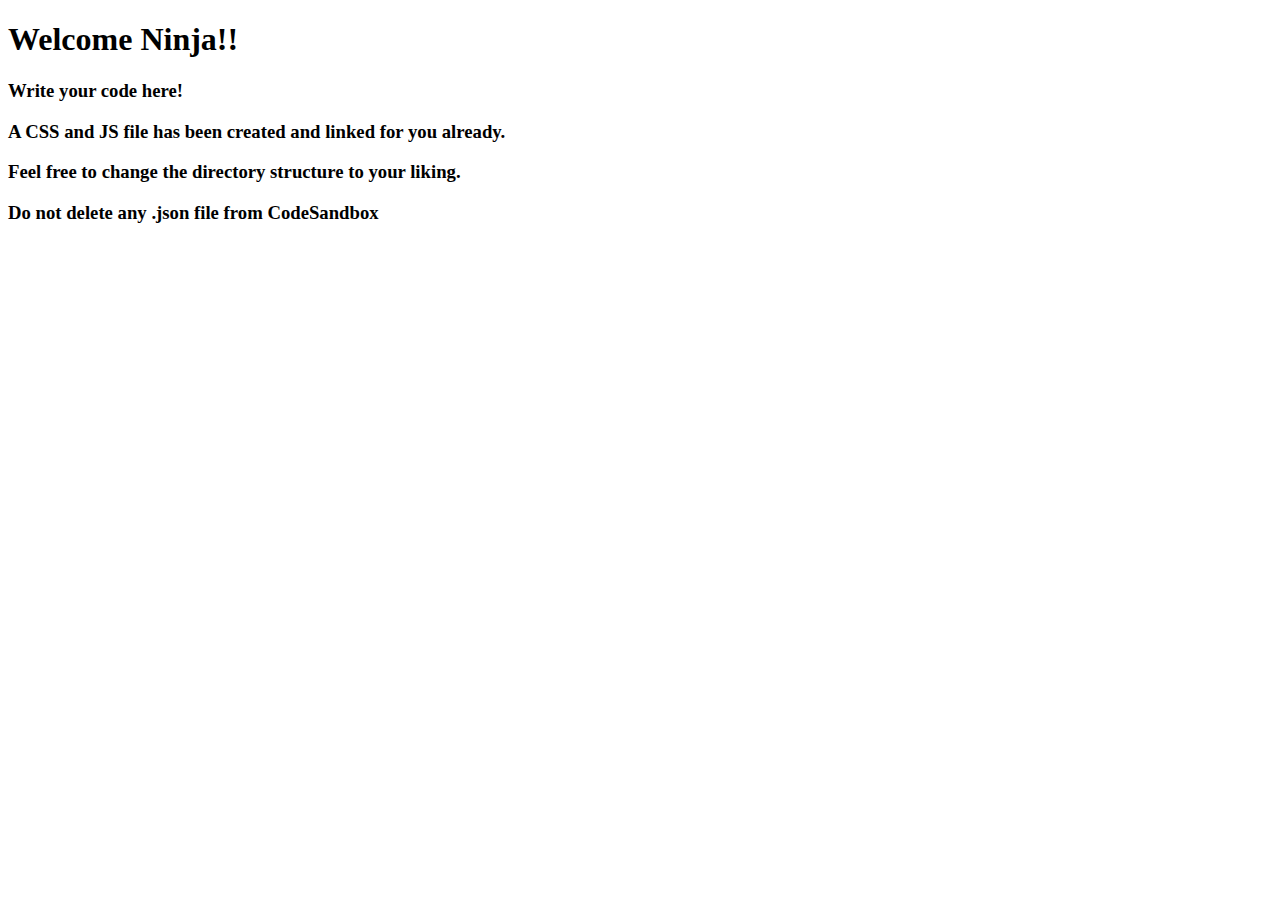
==== index.html @ 26b82f7f "Initial commit" ====
<!DOCTYPE html>
<html lang="en">
  <head>
    <meta charset="UTF-8" />
    <meta name="viewport" content="width=device-width, initial-scale=1.0" />
    <meta http-equiv="X-UA-Compatible" content="ie=edge" />
    <link rel="stylesheet" href="styles.css" />
    <title>Static Template</title>
  </head>

  <body>
    <h1>Welcome Ninja!!</h1>
    <h3>Write your code here!</h3>
    <h3>A CSS and JS file has been created and linked for you already.</h3>
    <h3>Feel free to change the directory structure to your liking.</h3>
    <h3>Do not delete any .json file from CodeSandbox</h3>
  </body>

  <script src="script.js"></script>
</html>
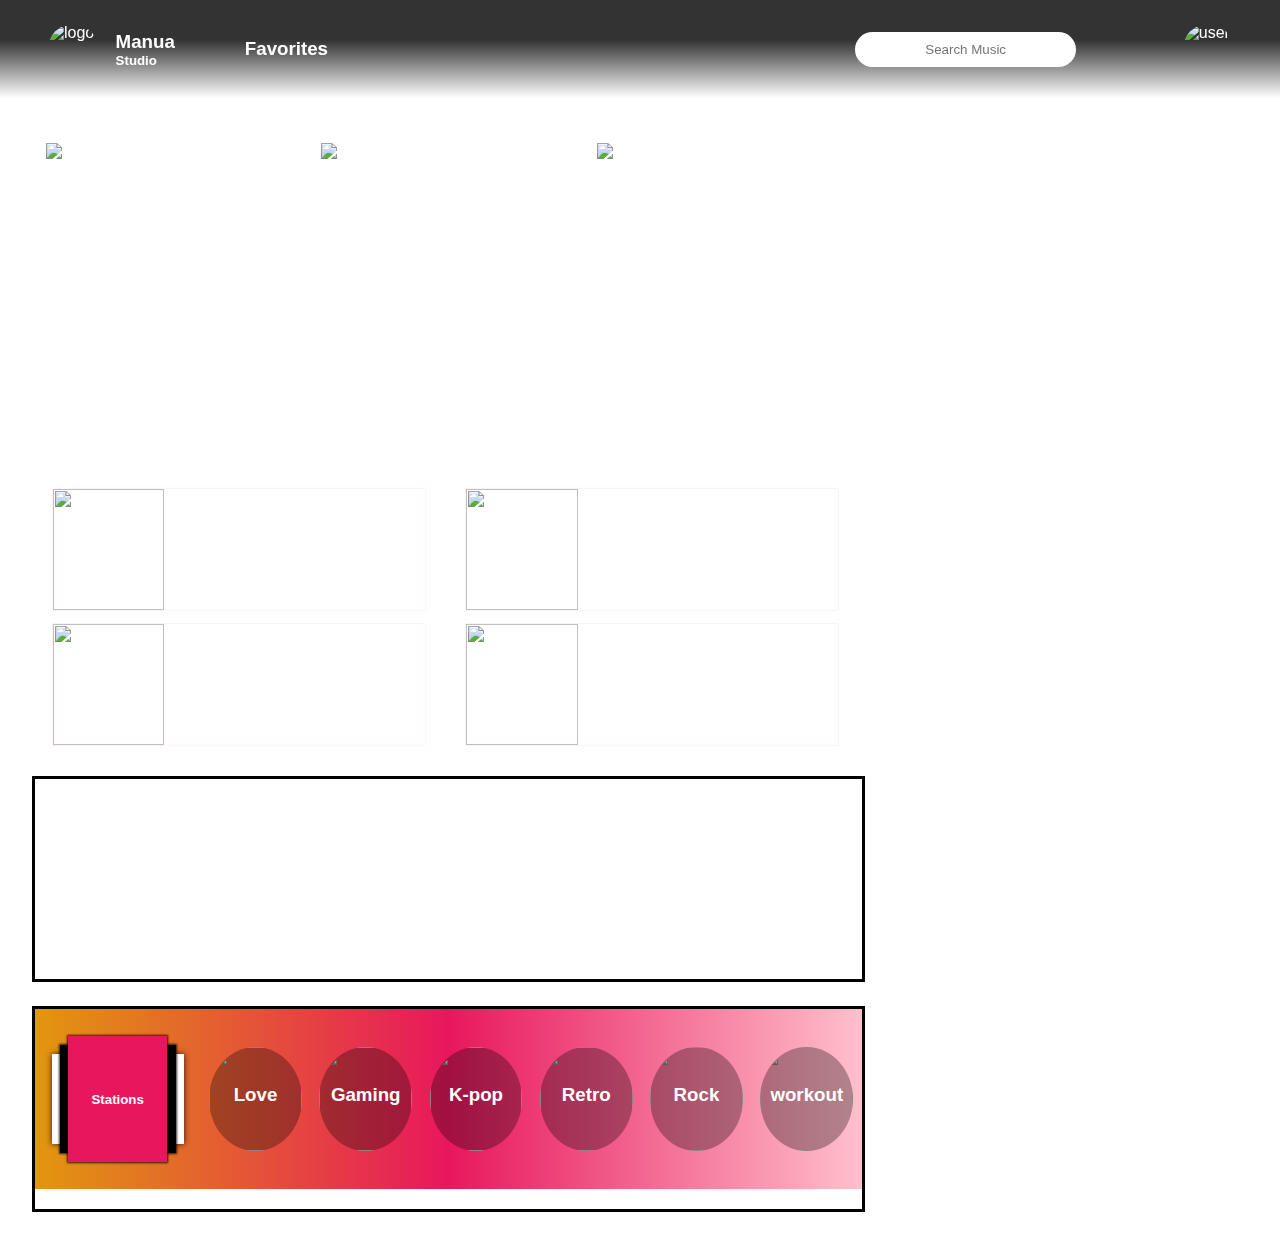
==== commit 244f7c39: "Comit" ====
--- a/index.html
+++ b/index.html
@@ -5,16 +5,296 @@
     <meta name="viewport" content="width=device-width, initial-scale=1.0" />
     <meta http-equiv="X-UA-Compatible" content="ie=edge" />
     <link rel="stylesheet" href="styles.css" />
-    <title>Static Template</title>
+    <link rel="icon" href="../CN_Major_CSS_HTML/resources/Images/nav/logo.jpg">
+    <script src="https://kit.fontawesome.com/33c8a2f948.js" crossorigin="anonymous"></script>
+    <title>Music Player</title>
   </head>
 
   <body>
-    <h1>Welcome Ninja!!</h1>
-    <h3>Write your code here!</h3>
-    <h3>A CSS and JS file has been created and linked for you already.</h3>
-    <h3>Feel free to change the directory structure to your liking.</h3>
-    <h3>Do not delete any .json file from CodeSandbox</h3>
+    <!--Header-->
+    <header>
+      <!--navigation bar-->
+      <nav>
+        <!--logo and favorites-->
+        <div id="logo-fav">
+            <div class="nav-inner">              
+                <figure class="rounded-border">
+                  <img src="../CN_Major_CSS_HTML/resources/Images/nav/logo.jpg" alt="logo" width="100%">
+                </figure>
+              <div id="logo-name">
+                <h3>Manua</h3>
+                <h5>Studio</h5>
+              </div>
+            </div>
+            <!--Favorites-->
+            <div id="favorites" class="nav-inner">
+                <h3>Favorites</h3>
+            </div>
+        </div>
+          
+        <!--search and user-->
+        <div id="search-user">
+          <!--search bar-->
+            <div id="search-input" class="nav-inner">
+              <i class="fa-solid fa-microphone"></i>
+              <input type="text" placeholder="Search Music" class="text-center border-0">
+              <i class="fa-solid fa-magnifying-glass"></i>
+            </div>
+            <!--notification icon-->
+              <div id="notification" class="pointer-cursor">
+                  <i class="fa-solid fa-bell"></i>
+                  <i class="fa-solid fa-circle" id="dot"></i>
+              </div>
+          <!--User-->  
+            <div class="nav-inner">
+              <label for="user" >
+                <figure class="rounded-border pointer-cursor">
+                  <img src="../CN_Major_CSS_HTML/resources/Images/nav/user.jpg" alt="user" width="100%">
+                </figure>
+              </label>
+              <input type="checkbox" id="user" class="dropdown-checkbox">
+              <div class="dropdown-list">
+                
+                  <li><a href="#">Log Out</a></li>
+                  <li><a href="#">Settings</a></li>
+                
+              </div>
+            </div>
+          </div>
+      </nav>
+    </header>
+  
+    <!--main and aside sections-->
+    <div class="display-grid" id="content">
+      <!--main-->
+      <main>
+        <!--sections s-1--a coursel -->
+        <section class="big-section">
+          <div class="carousel">
+            <!--carousel-item-1-->
+            <div class="carousel-item">
+              <div class="display-flex s-1">
+                <div class="pointer-cursor on-hover-scale">
+                  <img src="../CN_Major_CSS_HTML/resources/Images/main/sections-1/p-1.jpg" alt="loading">
+                </div>
+                <div class="pointer-cursor on-hover-scale">
+                  <img src="../CN_Major_CSS_HTML/resources/Images/main/sections-1/p-2.jpg" alt="loading">
+                </div>
+                <div class="pointer-cursor on-hover-scale">
+                  <img src="../CN_Major_CSS_HTML/resources/Images/main/sections-1/p-3.png" alt="loading">
+                </div>
+              </div>
+            </div>
+            <!--carousel-item-2-->
+            <div class="carousel-item">
+              <div class="display-flex s-1">
+                <div class="pointer-cursor on-hover-scale">
+                  <img src="../CN_Major_CSS_HTML/resources/Images/main/sections-1/p-4.jpg" alt="loading">
+                </div>
+                <div class="pointer-cursor on-hover-scale">
+                  <img src="../CN_Major_CSS_HTML/resources/Images/main/sections-1/p-5.jpg" alt="loading">
+                </div>
+                <div class="pointer-cursor on-hover-scale">
+                  <img src="../CN_Major_CSS_HTML/resources/Images/main/sections-1/p-6.jpg" alt="loading">
+                </div>
+              </div>
+            </div>  
+          </div>
+        </section>
+        <!--section s-2- laterst releases-->
+        <section class="big-section">
+          <h3>Latest Releases</h3>
+          <div class="display-flex s-2">
+            <div class="s-2-item display-flex highlight-hover">
+              <div>
+                <img src="../CN_Major_CSS_HTML/resources/Images/main/section-2 latest releases/p-1.jpg" width="100%">
+                <div class="pause center-items hidden position-absolute"><i class="fa-solid fa-pause"></i></div>
+                <div class="play center-items hidden position-absolute"><i class="fa-solid fa-play"></i></div>
+              </div>
+              <div>
+                <h4>The Feels</h4>
+                <h6>JUL 16,2027</h6>
+              </div>
+              <div class="s-2-option">
+                  <label for="song1" class="pointer-cursor">
+                    <h4>...</h4>
+                  </label>
+                  <input type="checkbox" id="song1" class="dropdown-checkbox">
+                  <div class="dropdown-list">
+                  
+                    <li><a href="#"><i class="fa-solid fa-play"></i>&nbsp; Play Now</a></li>
+                    <li><a href="#"><i class="fa-solid fa-plus"></i>&nbsp; Add to Playlist</a></li>
+                    <li><a href="#"><i class="fa-solid fa-heart"></i>&nbsp; Add Favorite</a></li>
+                    <li><a href="#"><i class="fa-solid fa-circle-info"></i>&nbsp; Get Info</a></li>
+                  </div>
+                  <h4>4:44</h4>
+              </div>
+            </div>
+            <div class="s-2-item display-flex highlight-hover">
+              <div>
+                <img src="../CN_Major_CSS_HTML/resources/Images/main/section-2 latest releases/p-1.jpg" width="100%">
+                <div class="pause center-items hidden position-absolute"><i class="fa-solid fa-pause"></i></div>
+                <div class="play center-items hidden position-absolute"><i class="fa-solid fa-play"></i></div>
+              </div>
+             
+              <div>
+                <h4>The Feels</h4>
+                <h6>JUL 16,2027</h6>
+              </div>
+              <div class="s-2-option">
+                  <label for="song2" class="pointer-cursor">
+                    <h4>...</h4>
+                  </label>
+                  <input type="checkbox" id="song2" class="dropdown-checkbox">
+                  <div class="dropdown-list">
+                    <li><a href="#"><i class="fa-solid fa-play"></i>&nbsp; Play Now</a></li>
+                    <li><a href="#"><i class="fa-solid fa-plus"></i>&nbsp; Add to Playlist</a></li>
+                    <li><a href="#"><i class="fa-solid fa-heart"></i>&nbsp; Add Favorite</a></li>
+                    <li><a href="#"><i class="fa-solid fa-circle-info"></i>&nbsp; Get Info</a></li>
+                  </div>
+                  <h4>4:44</h4>
+              </div>
+            </div>
+            <div class="s-2-item display-flex highlight-hover">
+              <div>
+                <img src="../CN_Major_CSS_HTML/resources/Images/main/section-2 latest releases/p-2.jpg" width="100%">
+                <div class="pause center-items hidden position-absolute"><i class="fa-solid fa-pause"></i></div>
+                <div class="play center-items hidden position-absolute"><i class="fa-solid fa-play"></i></div>
+              </div>
+              <div>
+                <h4>Flower</h4>
+                <h6>JUL 16,2027</h6>
+              </div>
+              <div class="s-2-option">
+                  <label for="song3" class="pointer-cursor">
+                    <h4>...</h4>
+                  </label>
+                  <input type="checkbox" id="song3" class="dropdown-checkbox">
+                  <div class="dropdown-list">
+                  
+                    <li><a href="#"><i class="fa-solid fa-play"></i>&nbsp; Play Now</a></li>
+                    <li><a href="#"><i class="fa-solid fa-plus"></i>&nbsp; Add to Playlist</a></li>
+                    <li><a href="#"><i class="fa-solid fa-heart"></i>&nbsp; Add Favorite</a></li>
+                    <li><a href="#"><i class="fa-solid fa-circle-info"></i>&nbsp; Get Info</a></li>
+                  </div>
+                  <h4>4:44</h4>
+              </div>
+            </div>
+            <div class="s-2-item display-flex highlight-hover">
+              <div>
+                <img src="../CN_Major_CSS_HTML/resources/Images/main/section-2 latest releases/p-2.jpg" width="100%">
+                <div class="pause center-items hidden position-absolute"><i class="fa-solid fa-pause"></i></div>
+                <div class="play center-items hidden position-absolute"><i class="fa-solid fa-play"></i></div>
+              </div>
+              <div>
+                <h4>Flower</h4>
+                <h6>JUL 16,2027</h6>
+              </div>
+              <div class="s-2-option">
+                  <label for="song4" class="pointer-cursor">
+                    <h4>...</h4>
+                  </label>
+                  <input type="checkbox" id="song4" class="dropdown-checkbox">
+                  <div class="dropdown-list">
+                  
+                    <li><a href="#"><i class="fa-solid fa-play"></i>&nbsp; Play Now</a></li>
+                    <li><a href="#"><i class="fa-solid fa-plus"></i>&nbsp; Add to Playlist</a></li>
+                    <li><a href="#"><i class="fa-solid fa-heart"></i>&nbsp; Add Favorite</a></li>
+                    <li><a href="#"><i class="fa-solid fa-circle-info"></i>&nbsp; Get Info</a></li>
+                  </div>
+                  <h4>4:44</h4>
+              </div>
+            </div>
+            
+          </div>
+          
+        </section> 
+        <!--section s-3 popular artists-->
+        <section class="small-section">
+          <h3>Popular Artists</h3>
+          <div class="display-flex s-3">
+            <div class="s3-item">
+              <div class="rounded-border">
+                <img src="../CN_Major_CSS_HTML/resources/Images/main/section-3-popular-artists/p-1.jpg" alt="artist" height="100%" width="100%">
+              </div>
+              <h4>Anirudh</h4>
+            </div>
+            <div class="s3-item">
+              <div class="rounded-border">
+                <img src="../CN_Major_CSS_HTML/resources/Images/main/section-3-popular-artists/p-2.jpg" alt="artist" height="100%" width="100%">
+              </div>
+              <h4>DSP</h4>
+            </div>
+            <div class="s3-item">
+              <div class="rounded-border">
+                <img src="../CN_Major_CSS_HTML/resources/Images/main/section-3-popular-artists/p-3.jpg" alt="artist" height="100%" width="100%">
+              </div>
+              <h4>Illayaraja</h4>
+            </div>
+            <div class="s3-item">
+              <div class="rounded-border">
+                <img src="../CN_Major_CSS_HTML/resources/Images/main/section-3-popular-artists/p-4.jpg" alt="artist" height="100%" width="100%">
+              </div>
+              
+              <h4>ArjitSingh</h4>
+            </div>
+            <div class="s3-item">
+              <div class="rounded-border">
+                <img src="../CN_Major_CSS_HTML/resources/Images/main/section-3-popular-artists/p-5.jpg" alt="artist" height="100%" width="100%">
+              </div>
+              <h4>Sid Sriram</h4>
+            </div>
+            <div class="s3-item">
+              <div class="rounded-border">
+                <img src="../CN_Major_CSS_HTML/resources/Images/main/section-3-popular-artists/p-6.jpg" alt="artist" height="100%" width="100%">
+              </div>
+              <h4>U1 Shankar</h4>
+            </div>
+          </div>
+        </section>
+        <!--section s-4  music stations-->
+        <section class="small-section">
+          <div class="display-flex s-4">
+            <div id="s-4-cards" class="center-items">
+              <div id="div1"></div>
+              <div id="div2"></div>
+              <div id="div3"></div>
+              <div><i class="fa-solid fa-radio"></i>
+              <h5>Stations</h5></div>
+            </div>
+            <div id="s-4-station" class="display-flex">
+              <div class="center-items">
+                <img src="../CN_Major_CSS_HTML/resources/Images/main/section-4-stations/love.jpg" width="100%" height="100%">
+                <div class="station center-items"><h3>Love</h3></div>
+              </div>
+              <div class="center-items">
+                <img src="../CN_Major_CSS_HTML/resources/Images/main/section-4-stations/gaming.jpg" width="100%" height="100%">
+                <div class="station center-items"><h3>Gaming</h3></div>
+              </div>
+              <div class="center-items">
+                <img src="../CN_Major_CSS_HTML/resources/Images/main/section-4-stations/pop.jpg" width="100%" height="100%">
+                <div class="station center-items"><h3>K-pop</h3></div>
+              </div>
+              <div class="center-items">
+                <img src="../CN_Major_CSS_HTML/resources/Images/main/section-4-stations/retro.jpg" width="100%" height="100%">
+                <div class="station center-items"><h3>Retro</h3></div>
+              </div>
+              <div class="center-items">
+                <img src="../CN_Major_CSS_HTML/resources/Images/main/section-4-stations/rock.jpg" width="100%" height="100%">
+                <div class="station center-items"><h3>Rock</h3></div>
+              </div>
+              <div class="center-items">
+                <img src="../CN_Major_CSS_HTML/resources/Images/main/section-4-stations/workout.jpg" width="100%" height="100%">
+                <div class="station center-items"><h3>workout</h3></div>
+              </div>
+            </div>
+          </div>
+        </section>
+      </main>
+      <!--gap between main and aside-->
+      <div></div>
+      <!--aside section-->
+      <aside></aside>
+    </div>
   </body>
-
-  <script src="script.js"></script>
 </html>
--- a/styles.css
+++ b/styles.css
@@ -0,0 +1,765 @@
+:root{
+    /*main theme color*/
+    --m-t-color:#e8175d;
+    /*main theme lighter*/
+    --m-t-l-color:rgb(232,23,93,0.6);
+    /*main pallete color*/
+    --m-p-color:rgb(0,0,0,0.8);
+    /*main font color*/
+    --m-f-color:rgb(255, 255, 255);
+}
+*::-webkit-scrollbar{
+    width: 0;
+}
+
+h1,h2,h3,h4,h5,h6{
+    margin: 0;
+}
+div{
+    position: relative;
+}
+
+
+body{
+    font-family:'Segoe UI', Tahoma, Geneva, Verdana, sans-serif;
+    color: var(--m-f-color);
+    margin: 0;
+    width: 100%;
+    background-image: url("../CN_Major_CSS_HTML/resources/Images/Body/bodybg.jpg");
+    background-repeat: no-repeat;
+    background-attachment: fixed;
+    background-size: cover;
+    height: 100vh;
+}
+i{
+    font-size: 1.3rem;
+    cursor: pointer;
+}
+#search-input i{
+    color: var(--m-t-color);
+}
+
+
+
+.big-section{
+    height: 300px;
+    width: 100%;
+    margin-bottom: 1.5rem;
+    /* border: 2px solid black; */
+}
+
+.big-section h3{
+    margin-bottom: 0.5rem;
+}
+
+
+.small-section{
+    height: 200px;
+    width: 100%;
+    margin-bottom: 1.5rem;
+    border: 3px solid black;
+}
+
+.small-section h3{
+    margin-bottom: 0.5rem;
+}
+
+
+
+
+
+
+
+
+
+
+
+
+
+/*Animations*/
+
+@keyframes rotate{
+    0%{
+        transform: rotateZ(0deg);
+    }
+    100%{
+        transform: rotateZ(360deg);
+    }
+}
+
+@keyframes swing{
+    0%{
+        transform: rotateZ(0deg);
+    }
+    25%{
+        transform: rotateZ(20deg);
+    }
+    75%{
+        transform: rotateZ(-20deg);
+    }
+    100%{
+        transform: rotateZ(0deg);
+    }
+}
+
+
+@keyframes carouselAnimation {
+    0% { transform: translateX(10%); }
+
+    100%{
+      transform: translateX(-110%);
+    }
+}
+
+
+
+
+
+
+
+
+
+
+
+
+
+/*navigation bar*/
+
+nav{
+    position: fixed;
+    top: 0;
+    width: 100%;
+    display: flex;
+    justify-content: space-between;
+    min-width: 320px;
+    align-items: center;
+    flex-wrap: wrap;
+    padding: 0.5rem;
+    background-image: linear-gradient(var(--m-p-color) 40px,transparent);
+    z-index:2;
+}
+
+/*logo part -left of nav*/
+#logo-fav{
+    width: 25%;
+    display: flex;
+    align-items: center;
+    justify-content: space-between;
+}
+
+#logo-fav img{
+    animation: rotate 3s ease-in-out 0s infinite;
+}
+.nav-inner{
+    display: flex;
+    align-items: center;
+}
+#logo-name{
+    margin-left: -1.4rem;
+}
+
+
+
+figure{
+    overflow: hidden;
+    width: 50px;
+    height: 50px;
+}
+
+
+
+/*search and user, right part of nav*/
+#search-user{
+    width: 35%;
+    display: flex;
+    align-items: center;
+    justify-content: space-around;
+}
+#search-input{
+    background-color: white;
+    border-radius: 20px;
+    padding: 0.5rem 20px;
+    display: flex;
+    justify-content: space-between;
+}
+#search-input input{
+    padding: 2px;
+    border: none;
+    text-align: center;
+}
+input:focus{
+    outline: none;
+}
+#notification{
+    padding: 3px;
+    animation: swing 1s linear  3;
+}
+
+#dot{
+    position:absolute ;
+    top: 0;
+    right:0;
+    font-size: 0.6rem;
+    color: red;
+}
+
+
+
+
+/*navigation ends here*/
+
+
+
+
+
+
+/*main*/
+
+#content{
+    width: 95%;
+    margin: auto;
+    grid-template-columns:68% 2% 30%;
+    box-sizing: border-box;
+    top: 8rem;
+    min-width: 300px;
+    overflow-y: auto;
+    height: auto;
+}
+
+
+
+/*sections of the main starts here*/
+
+/*section-1 s-1*/
+
+
+.s-1{
+    justify-content: space-around;
+    align-items: center;
+    height: 100%;
+    overflow: hidden;
+}
+.s-1 div{
+    width: 30%;
+    height: 90%;
+    border-radius: 2px;
+}
+
+.s-1 img{
+    width: 100%;
+    height: 100%;
+}
+
+
+
+
+/*section-2 s-2- latest releses*/
+
+.s-2{
+    height: 90%;
+    
+    flex-wrap: wrap;
+    justify-content: space-around;
+    align-items: center;
+    overflow:visible;
+}
+
+.s-2 img{
+    height: 100%;
+    width: 100%;
+}
+
+.s-2>div{
+    width: 45%;
+    height: 45%;
+    box-shadow: 0 0 0.7px 0px var(--m-t-l-color);
+}
+
+
+.s-2 h4{
+    margin-bottom: 0.5rem;
+}
+
+.s-2-item{
+    justify-content: space-between;
+    align-items: center;
+    position: relative;
+}
+
+
+
+.s-2-item>div:first-child:active .pause{
+    display: flex;
+    z-index: 1;
+}
+
+.s-2-item>div:first-child:active .play{
+    display: flex;
+    z-index: -1;
+}
+
+
+
+
+
+.s-2-item>div{
+    width: 30%;
+    height: 100%;
+    display: flex;
+    flex-direction: column;
+    justify-content: center;
+    align-items: flex-start;
+}
+
+.s-2-option{
+    justify-content: flex-start!important;
+    align-items: flex-end!important;
+    padding: 0.3rem;
+    box-sizing: border-box;
+}
+
+.s-2 .dropdown-list{
+    top: 1.5rem;
+    width: 11rem;
+    text-align: center;
+}
+
+
+.center-items{
+    display: flex;
+    justify-content: center;
+    align-items: center;
+}
+
+.hidden{
+    display: none;
+    position: absolute;
+    top: 0;
+}
+
+.pause,.play{
+    width: 100%;
+    height: 100%;
+    background-color: rgb(0,0,0,0.6);
+}
+.pause i,.play i{
+    font-size: 3rem;
+}
+
+.position-absolute{
+    position: absolute;
+    top: 0;
+}
+
+
+.s-2-item>div:first-child:hover .play{
+    display: flex;
+}
+
+
+
+
+
+
+
+/*section-3-popular artists*/
+
+
+.s-3{
+    height: 90%;
+    width: 97%;
+    align-items: center;
+    justify-content: space-between;
+    overflow:visible
+}
+
+.s3-item{
+    height: 100%;
+    width: 15%;
+    align-self: center;
+}
+
+.s3-item .rounded-border{
+    overflow: hidden;
+    height: 80%;
+    width: 100%;
+}
+
+.s3-item h4{
+    width: 100%;
+    text-align: center!important;
+}
+
+
+
+
+/*section-4 s-4 music stations*/
+
+.s-4{
+    height: 90%;
+    vertical-align: middle;
+    width: 100%;
+    background-image: linear-gradient(to right,rgb(225, 151, 14),var(--m-t-color),pink);
+}
+
+#s-4-cards{
+    width: 20%;
+    height: 100%;
+    /* border: 2px solid white; */
+}
+
+
+#s-4-station{
+    width: 80%;
+    height: 100%;
+    /* border: 2px solid white; */
+    align-items: center;
+    justify-content: space-around;
+}
+.station{
+    width: 100%;
+    height: 100%;
+    background-color: rgb(0,0,0,0.3);
+}
+.station:hover{
+    background-color: rgb(0,0,0,0.8);
+    cursor: pointer;
+    color: var(--m-t-color);
+}
+#s-4-station>div{
+    width: 14%;
+    height: 58%;
+    border-radius: 50%;
+    /* border: 2px solid white; */
+    overflow: hidden;
+}
+#s-4-station>div>div{
+    position: absolute;
+}
+
+#s-4-cards>div{
+    position: absolute;
+    text-align: center;
+}
+#s-4-cards #div1{
+    width: 80%;
+    height: 50%;
+    background-color: var(--m-f-color);
+    box-shadow: 0 0 6px 0px var(--m-p-color);
+}
+
+#s-4-cards #div2{
+    height: 60%;
+    width: 70%;
+    background-color:black;
+    box-shadow: 0 0 2px 0.7px var(--m-p-color);
+}
+
+#s-4-cards #div3{
+    height: 70%;
+    width: 60%;
+    background-color:var(--m-t-color);
+    box-shadow: 0 0 2px 0.7px var(--m-p-color);
+}
+
+
+.s-4 i{
+    font-size: 2rem;
+}
+
+
+
+
+/*section s-5 music type*/
+
+
+
+
+
+
+
+
+
+
+
+
+
+
+
+
+
+
+
+
+
+
+
+
+
+
+
+/*self-created classes*/
+
+
+/*Dropdown lists*/
+
+.pointer-cursor{
+    cursor: pointer;
+}
+.dropdown-checkbox{
+    display: none;
+}
+
+.dropdown-list{
+    width: auto;
+    display: none;
+    position: absolute;
+    top:3rem;
+    background-color: var(--m-p-color);
+    box-shadow: 0 0 2px 1px var(--m-p-color);
+    border-radius: 2px;
+    z-index: 1;
+}
+
+.dropdown-checkbox:checked+.dropdown-list{
+    display: block;
+}
+
+.dropdown-list li{
+    padding: 0.5rem 1rem;
+    list-style-type: none;
+    border-bottom: 2px solid var(--m-t-color);
+}
+.dropdown-list li a{
+    text-decoration: none;
+    color: var(--m-f-color);
+    font-weight: 600;
+}
+
+.dropdown-list li a:hover{
+    color: var(--m-t-l-color);
+}
+
+
+
+
+/*flexbox*/
+.display-flex{
+    display: flex;
+}
+
+
+
+
+
+
+
+
+/*on hover events*/
+
+.on-hover-scale:hover{
+    transform: scale(1.2);
+    z-index: 1;
+}
+
+
+
+.highlight-hover:hover{
+    box-shadow: 0 0 6px 0.7px var(--m-t-l-color);
+}
+
+
+
+
+
+
+
+
+
+
+
+
+
+
+
+/*border classes*/
+
+.rounded-border{
+    border-radius:50%;
+}
+
+
+
+
+
+
+
+
+
+
+
+/*grids*/
+
+.display-grid{
+    display: grid;
+}
+
+.grid-item{
+    height: 50vh;
+    border: 2px solid black;
+}
+
+
+
+
+
+/*Carousel without buttons*/
+
+.carousel{
+    width: 100%;
+    height: 100%;
+    overflow: hidden;
+    white-space: nowrap;
+}
+
+
+.carousel-item{
+    display: inline-block;
+    vertical-align: middle;
+    animation: carouselAnimation 10s linear 0ms infinite alternate;
+    width: 100%;
+    height: 100%;
+}
+
+
+
+
+
+
+
+
+
+
+
+
+
+
+/*break points 1000px and 620px*/
+@media  screen and (max-width:1000px) {
+
+    #content{
+        height: 100vh;
+    }
+    #logo-fav{
+        width: 40%;
+    }
+    #search-user{
+        width:50%;
+    }
+    
+    .big-section{
+        height: 200px;
+    }
+    .s-2>div{
+        height: 45%;
+        margin-bottom: 0.3rem;
+    }
+
+    .small-section{
+        height: 100px;
+    }
+
+    h3{
+        font-size: 0.7rem;
+    }
+
+     h4{
+        font-size: 0.6rem;
+    }
+
+    h5{
+        font-size: 0.5rem;
+    }
+    i{
+        font-size: 1rem!important;
+    }
+}
+
+@media  screen and (max-width:620px) {
+    #content{
+        grid-template-columns: 95%;
+    }
+    nav{
+        background-color: var(--m-p-color);
+        padding: 0;
+    }
+    #dot{
+        font-size: 0.6rem!important;
+    }
+
+    #logo-fav{
+        width: 100%;
+        justify-content: center;
+        flex-wrap: wrap;
+    }
+    #search-user{
+        width: 100%;
+        justify-content: center;
+        flex-wrap: wrap;
+    }
+    .nav-inner{
+        width: 60%;
+        justify-content: center;
+        margin-bottom: 0.5rem;
+    }
+    #content{
+        position: relative;
+        top:17rem;
+    }
+
+    .big-section{
+        height: 100px;
+    }
+
+    .s-2{
+        overflow-y: auto;
+    }
+    .s-2::-webkit-scrollbar{
+        width: 0;
+    }
+    .s-2>div{
+        width: 80%;
+        height: 80px;
+        margin-bottom: 0.3rem;
+    }
+
+    .small-section{
+        height: 80px;
+    }
+
+    h3{
+        font-size: 0.5rem;
+    }
+    
+}
+
+
+
+
+
+
+
+
+
+
+
+
+
+
+
+
+
+
+
+
+
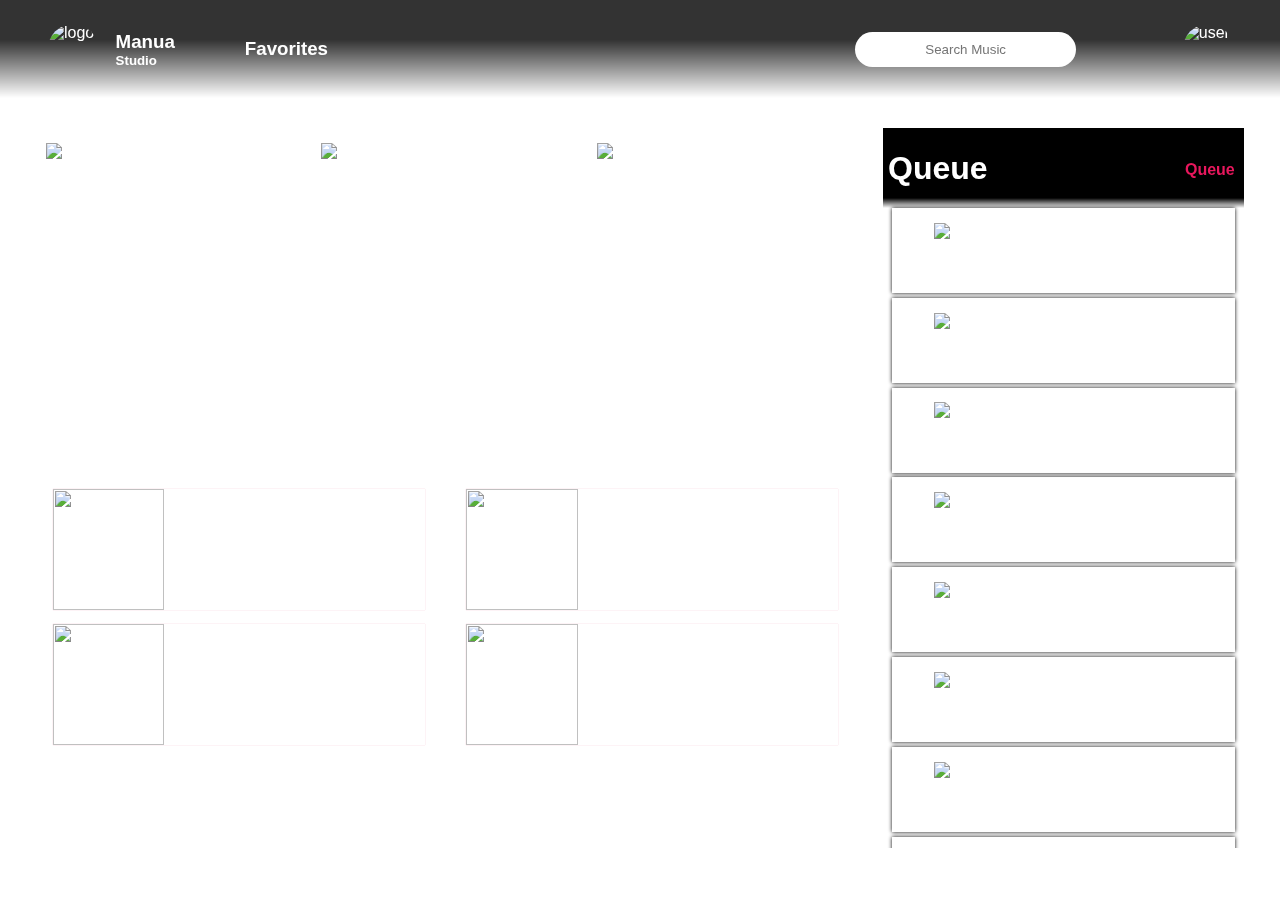
==== commit 8008d6c6: "commit now" ====
--- a/index.html
+++ b/index.html
@@ -290,11 +290,694 @@
             </div>
           </div>
         </section>
+        <!--section s-5 music type-->
+        <section class="small-section">
+          <div class="display-flex s-5">
+            <div class="s-5-item center-items highlight-hover">
+              <img src="../CN_Major_CSS_HTML/resources/Images/main/section-5-music-types/party.png" alt="type" width="100%" height="100%">
+              <div class="center-items">
+              <h3>Party</h3></div>
+           
+            </div>
+            <div class="s-5-item center-items highlight-hover">
+              <img src="../CN_Major_CSS_HTML/resources/Images/main/section-5-music-types/Electronic.png" alt="type" width="100%" height="100%">
+              <div class="center-items">
+              <h3>Electronic</h3></div>
+           
+            </div>
+            <div class="s-5-item center-items highlight-hover">
+              <img src="../CN_Major_CSS_HTML/resources/Images/main/section-5-music-types/road-trip.png" alt="type" width="100%" height="100%">
+              <div class="center-items">
+              <h3>Road Trip</h3></div>
+           
+            </div>
+
+          </div>
+        </section>
+
+        <!--section s-6-- language -->
+        <section class="small-section s-6-section">
+          <h3>Latest Tamil</h3>
+          <div class="display-flex s-6">
+            <div class="s-6-item pointer-cursor">
+              <div class="s-6-image highlight-hover">
+                <img src="../CN_Major_CSS_HTML/resources/Images/main/section-6,7/c-6.jpg" alt="album" height="100%" width="100%">
+              </div>
+              <div class="description">
+                <h5>Habibi</h5>
+                <h6>Aug 11, 2027</h6>
+              </div>
+            </div>
+            <div class="s-6-item pointer-cursor">
+              <div class="s-6-image highlight-hover">
+                <img src="../CN_Major_CSS_HTML/resources/Images/main/section-6,7/c-1.jpg" alt="album" height="100%" width="100%">
+              </div>
+              <div class="description">
+                <h5>Habibi</h5>
+                <h6>Aug 11, 2027</h6>
+              </div>
+            </div>
+            <div class="s-6-item pointer-cursor">
+              <div class="s-6-image highlight-hover">
+                <img src="../CN_Major_CSS_HTML/resources/Images/main/section-6,7/c-2.jpg" alt="album" height="100%" width="100%">
+              </div>
+              <div class="description">
+                <h5>Habibi</h5>
+                <h6>Aug 11, 2027</h6>
+              </div>
+            </div>
+            <div class="s-6-item pointer-cursor">
+              <div class="s-6-image highlight-hover">
+                <img src="../CN_Major_CSS_HTML/resources/Images/main/section-6,7/c-3.jpg" alt="album" height="100%" width="100%">
+              </div>
+              <div class="description">
+                <h5>Habibi</h5>
+                <h6>Aug 11, 2027</h6>
+              </div>
+            </div>
+            <div class="s-6-item pointer-cursor">
+              <div class="s-6-image highlight-hover">
+                <img src="../CN_Major_CSS_HTML/resources/Images/main/section-6,7/c-4.jpg" alt="album" height="100%" width="100%">
+              </div>
+              <div class="description">
+                <h5>Habibi</h5>
+                <h6>Aug 11, 2027</h6>
+              </div>
+            </div>
+            <div class="s-6-item pointer-cursor">
+              <div class="s-6-image highlight-hover">
+                <img src="../CN_Major_CSS_HTML/resources/Images/main/section-6,7/c-5.jpg" alt="album" height="100%" width="100%">
+              </div>
+              <div class="description">
+                <h5>Habibi</h5>
+                <h6>Aug 11, 2027</h6>
+              </div>
+            </div>
+          </div>
+        </section>
+        <!--section s-7 language kpop-->
+        <section class="small-section s-6-section">
+          <h3>Latest K-pop</h3>
+          <div class="display-flex s-6">
+            <div class="s-6-item pointer-cursor">
+              <div class="s-6-image highlight-hover">
+                <img src="../CN_Major_CSS_HTML/resources/Images/main/section-6,7/k-6.jpg" alt="album" height="100%" width="100%">
+              </div>
+              <div class="description">
+                <h5>Habibi</h5>
+                <h6>Aug 11, 2027</h6>
+              </div>
+            </div>
+            <div class="s-6-item pointer-cursor">
+              <div class="s-6-image highlight-hover">
+                <img src="../CN_Major_CSS_HTML/resources/Images/main/section-6,7/k-1.jpg" alt="album" height="100%" width="100%">
+              </div>
+              <div class="description">
+                <h5>Habibi</h5>
+                <h6>Aug 11, 2027</h6>
+              </div>
+            </div>
+            <div class="s-6-item pointer-cursor">
+              <div class="s-6-image highlight-hover">
+                <img src="../CN_Major_CSS_HTML/resources/Images/main/section-6,7/k-2.jpg" alt="album" height="100%" width="100%">
+              </div>
+              <div class="description">
+                <h5>Habibi</h5>
+                <h6>Aug 11, 2027</h6>
+              </div>
+            </div>
+            <div class="s-6-item pointer-cursor">
+              <div class="s-6-image highlight-hover">
+                <img src="../CN_Major_CSS_HTML/resources/Images/main/section-6,7/k-3.jpg" alt="album" height="100%" width="100%">
+              </div>
+              <div class="description">
+                <h5>Habibi</h5>
+                <h6>Aug 11, 2027</h6>
+              </div>
+            </div>
+            <div class="s-6-item pointer-cursor">
+              <div class="s-6-image highlight-hover">
+                <img src="../CN_Major_CSS_HTML/resources/Images/main/section-6,7/k-4.jpg" alt="album" height="100%" width="100%">
+              </div>
+              <div class="description">
+                <h5>Habibi</h5>
+                <h6>Aug 11, 2027</h6>
+              </div>
+            </div>
+            <div class="s-6-item pointer-cursor">
+              <div class="s-6-image highlight-hover">
+                <img src="../CN_Major_CSS_HTML/resources/Images/main/section-6,7/k-5.jpg" alt="album" height="100%" width="100%">
+              </div>
+              <div class="description">
+                <h5>Habibi</h5>
+                <h6>Aug 11, 2027</h6>
+              </div>
+            </div>
+          </div>
+        </section>
       </main>
       <!--gap between main and aside-->
       <div></div>
       <!--aside section-->
-      <aside></aside>
+      <aside>
+        <div id="aside-bar">
+          <!--Queue heading-->
+          <div class="display-flex queue-heading">
+            <h1>Queue</h1>
+            <div>
+              <label for="queue" >
+                <span>Queue <i class="fa-solid fa-angle-down"></i></span> 
+              </label>
+              <input type="checkbox" id="queue" class="dropdown-checkbox">
+              <div class="dropdown-list">
+                
+                  <li><a href="#">View Favorites</a></li>
+                  <li><a href="#">Go to Queue</a></li>
+                  <li><a href="#">View Playlist</a></li>
+                
+              </div>
+            </div>
+          </div>
+          <div id="songs-container">
+            <div class="music-item display-flex highlight-hover">
+              <div class="display-flex music-left">
+                <p>01</p>
+                <div class="music-image">
+                  <img src="../CN_Major_CSS_HTML/resources/Images/main/section-2 latest releases/p-1.jpg" alt="queue-songs" width="100%" height="100%">
+                </div>
+                <div class="music-des">
+                  <h4>Alcohol Free</h4>
+                  <p>TWICE</p>
+                </div>
+              </div>
+              <div class="display-flex music-right">
+               
+                  <i class="fa-solid fa-heart "></i>
+                
+              </div>
+            </div>
+            <div class="music-item display-flex highlight-hover">
+              <div class="display-flex music-left">
+                <p>02</p>
+                <div class="music-image">
+                  <img src="../CN_Major_CSS_HTML/resources/Images/main/section-2 latest releases/p-2.jpg" alt="queue-songs" width="100%" height="100%">
+                </div>
+                <div class="music-des">
+                  <h4>Flower</h4>
+                  <p>Jisoo</p>
+                </div>
+              </div>
+              <div class="display-flex music-right">
+               
+                  <i class="fa-solid fa-heart "></i>
+                
+              </div>
+            </div>
+            <div class="music-item display-flex highlight-hover">
+              <div class="display-flex music-left">
+                <p>03</p>
+                <div class="music-image">
+                  <img src="../CN_Major_CSS_HTML/resources/Images/main/section-2 latest releases/p-1.jpg" alt="queue-songs" width="100%" height="100%">
+                </div>
+                <div class="music-des">
+                  <h4>Alcohol Free</h4>
+                  <p>TWICE</p>
+                </div>
+              </div>
+              <div class="display-flex music-right">
+               
+                  <i class="fa-solid fa-heart "></i>
+                
+              </div>
+            </div>
+            <div class="music-item display-flex highlight-hover">
+              <div class="display-flex music-left">
+                <p>04</p>
+                <div class="music-image">
+                  <img src="../CN_Major_CSS_HTML/resources/Images/main/section-2 latest releases/p-2.jpg" alt="queue-songs" width="100%" height="100%">
+                </div>
+                <div class="music-des">
+                  <h4>Flower</h4>
+                  <p>Jisoo</p>
+                </div>
+              </div>
+              <div class="display-flex music-right">
+               
+                  <i class="fa-solid fa-heart "></i>
+                
+              </div>
+            </div>
+            <div class="music-item display-flex highlight-hover">
+              <div class="display-flex music-left">
+                <p>05</p>
+                <div class="music-image">
+                  <img src="../CN_Major_CSS_HTML/resources/Images/main/section-2 latest releases/p-1.jpg" alt="queue-songs" width="100%" height="100%">
+                </div>
+                <div class="music-des">
+                  <h4>Alcohol Free</h4>
+                  <p>TWICE</p>
+                </div>
+              </div>
+              <div class="display-flex music-right">
+               
+                  <i class="fa-solid fa-heart "></i>
+                
+              </div>
+            </div>
+            <div class="music-item display-flex highlight-hover">
+              <div class="display-flex music-left">
+                <p>06</p>
+                <div class="music-image">
+                  <img src="../CN_Major_CSS_HTML/resources/Images/main/section-2 latest releases/p-2.jpg" alt="queue-songs" width="100%" height="100%">
+                </div>
+                <div class="music-des">
+                  <h4>Flower</h4>
+                  <p>Jisoo</p>
+                </div>
+              </div>
+              <div class="display-flex music-right">
+               
+                  <i class="fa-solid fa-heart "></i>
+                
+              </div>
+            </div>
+            <div class="music-item display-flex highlight-hover">
+              <div class="display-flex music-left">
+                <p>07</p>
+                <div class="music-image">
+                  <img src="../CN_Major_CSS_HTML/resources/Images/main/section-2 latest releases/p-1.jpg" alt="queue-songs" width="100%" height="100%">
+                </div>
+                <div class="music-des">
+                  <h4>Alcohol Free</h4>
+                  <p>TWICE</p>
+                </div>
+              </div>
+              <div class="display-flex music-right">
+               
+                  <i class="fa-solid fa-heart "></i>
+                
+              </div>
+            </div>
+            <div class="music-item display-flex highlight-hover">
+              <div class="display-flex music-left">
+                <p>08</p>
+                <div class="music-image">
+                  <img src="../CN_Major_CSS_HTML/resources/Images/main/section-2 latest releases/p-2.jpg" alt="queue-songs" width="100%" height="100%">
+                </div>
+                <div class="music-des">
+                  <h4>Flower</h4>
+                  <p>Jisoo</p>
+                </div>
+              </div>
+              <div class="display-flex music-right">
+               
+                  <i class="fa-solid fa-heart "></i>
+                
+              </div>
+            </div>
+            <div class="music-item display-flex highlight-hover">
+              <div class="display-flex music-left">
+                <p>09</p>
+                <div class="music-image">
+                  <img src="../CN_Major_CSS_HTML/resources/Images/main/section-2 latest releases/p-1.jpg" alt="queue-songs" width="100%" height="100%">
+                </div>
+                <div class="music-des">
+                  <h4>Alcohol Free</h4>
+                  <p>TWICE</p>
+                </div>
+              </div>
+              <div class="display-flex music-right">
+               
+                  <i class="fa-solid fa-heart "></i>
+                
+              </div>
+            </div>
+            <div class="music-item display-flex highlight-hover">
+              <div class="display-flex music-left">
+                <p>10</p>
+                <div class="music-image">
+                  <img src="../CN_Major_CSS_HTML/resources/Images/main/section-2 latest releases/p-2.jpg" alt="queue-songs" width="100%" height="100%">
+                </div>
+                <div class="music-des">
+                  <h4>Flower</h4>
+                  <p>Jisoo</p>
+                </div>
+              </div>
+              <div class="display-flex music-right">
+               
+                  <i class="fa-solid fa-heart "></i>
+                
+              </div>
+            </div>
+            <div class="music-item display-flex highlight-hover">
+              <div class="display-flex music-left">
+                <p>11</p>
+                <div class="music-image">
+                  <img src="../CN_Major_CSS_HTML/resources/Images/main/section-2 latest releases/p-1.jpg" alt="queue-songs" width="100%" height="100%">
+                </div>
+                <div class="music-des">
+                  <h4>Alcohol Free</h4>
+                  <p>TWICE</p>
+                </div>
+              </div>
+              <div class="display-flex music-right">
+               
+                  <i class="fa-solid fa-heart "></i>
+                
+              </div>
+            </div>
+            <div class="music-item display-flex highlight-hover">
+              <div class="display-flex music-left">
+                <p>12</p>
+                <div class="music-image">
+                  <img src="../CN_Major_CSS_HTML/resources/Images/main/section-2 latest releases/p-2.jpg" alt="queue-songs" width="100%" height="100%">
+                </div>
+                <div class="music-des">
+                  <h4>Flower</h4>
+                  <p>Jisoo</p>
+                </div>
+              </div>
+              <div class="display-flex music-right">
+               
+                  <i class="fa-solid fa-heart "></i>
+                
+              </div>
+            </div>
+            <div class="music-item display-flex highlight-hover">
+              <div class="display-flex music-left">
+                <p>13</p>
+                <div class="music-image">
+                  <img src="../CN_Major_CSS_HTML/resources/Images/main/section-2 latest releases/p-1.jpg" alt="queue-songs" width="100%" height="100%">
+                </div>
+                <div class="music-des">
+                  <h4>Alcohol Free</h4>
+                  <p>TWICE</p>
+                </div>
+              </div>
+              <div class="display-flex music-right">
+               
+                  <i class="fa-solid fa-heart "></i>
+                
+              </div>
+            </div>
+            <div class="music-item display-flex highlight-hover">
+              <div class="display-flex music-left">
+                <p>14</p>
+                <div class="music-image">
+                  <img src="../CN_Major_CSS_HTML/resources/Images/main/section-2 latest releases/p-2.jpg" alt="queue-songs" width="100%" height="100%">
+                </div>
+                <div class="music-des">
+                  <h4>Flower</h4>
+                  <p>Jisoo</p>
+                </div>
+              </div>
+              <div class="display-flex music-right">
+               
+                  <i class="fa-solid fa-heart "></i>
+                
+              </div>
+            </div>
+            <div class="music-item display-flex highlight-hover">
+              <div class="display-flex music-left">
+                <p>15</p>
+                <div class="music-image">
+                  <img src="../CN_Major_CSS_HTML/resources/Images/main/section-2 latest releases/p-1.jpg" alt="queue-songs" width="100%" height="100%">
+                </div>
+                <div class="music-des">
+                  <h4>Alcohol Free</h4>
+                  <p>TWICE</p>
+                </div>
+              </div>
+              <div class="display-flex music-right">
+               
+                  <i class="fa-solid fa-heart "></i>
+                
+              </div>
+            </div>
+            <div class="music-item display-flex highlight-hover">
+              <div class="display-flex music-left">
+                <p>16</p>
+                <div class="music-image">
+                  <img src="../CN_Major_CSS_HTML/resources/Images/main/section-2 latest releases/p-2.jpg" alt="queue-songs" width="100%" height="100%">
+                </div>
+                <div class="music-des">
+                  <h4>Flower</h4>
+                  <p>Jisoo</p>
+                </div>
+              </div>
+              <div class="display-flex music-right">
+               
+                  <i class="fa-solid fa-heart "></i>
+                
+              </div>
+            </div>
+            <div class="music-item display-flex highlight-hover">
+              <div class="display-flex music-left">
+                <p>17</p>
+                <div class="music-image">
+                  <img src="../CN_Major_CSS_HTML/resources/Images/main/section-2 latest releases/p-1.jpg" alt="queue-songs" width="100%" height="100%">
+                </div>
+                <div class="music-des">
+                  <h4>Alcohol Free</h4>
+                  <p>TWICE</p>
+                </div>
+              </div>
+              <div class="display-flex music-right">
+               
+                  <i class="fa-solid fa-heart "></i>
+                
+              </div>
+            </div>
+            <div class="music-item display-flex highlight-hover">
+              <div class="display-flex music-left">
+                <p>18</p>
+                <div class="music-image">
+                  <img src="../CN_Major_CSS_HTML/resources/Images/main/section-2 latest releases/p-2.jpg" alt="queue-songs" width="100%" height="100%">
+                </div>
+                <div class="music-des">
+                  <h4>Flower</h4>
+                  <p>Jisoo</p>
+                </div>
+              </div>
+              <div class="display-flex music-right">
+               
+                  <i class="fa-solid fa-heart "></i>
+                
+              </div>
+            </div>
+            <div class="music-item display-flex highlight-hover">
+              <div class="display-flex music-left">
+                <p>19</p>
+                <div class="music-image">
+                  <img src="../CN_Major_CSS_HTML/resources/Images/main/section-2 latest releases/p-1.jpg" alt="queue-songs" width="100%" height="100%">
+                </div>
+                <div class="music-des">
+                  <h4>Alcohol Free</h4>
+                  <p>TWICE</p>
+                </div>
+              </div>
+              <div class="display-flex music-right">
+               
+                  <i class="fa-solid fa-heart "></i>
+                
+              </div>
+            </div>
+            <div class="music-item display-flex highlight-hover">
+              <div class="display-flex music-left">
+                <p>20</p>
+                <div class="music-image">
+                  <img src="../CN_Major_CSS_HTML/resources/Images/main/section-2 latest releases/p-2.jpg" alt="queue-songs" width="100%" height="100%">
+                </div>
+                <div class="music-des">
+                  <h4>Flower</h4>
+                  <p>Jisoo</p>
+                </div>
+              </div>
+              <div class="display-flex music-right">
+               
+                  <i class="fa-solid fa-heart "></i>
+                
+              </div>
+            </div>
+            <div class="music-item display-flex highlight-hover">
+              <div class="display-flex music-left">
+                <p>21</p>
+                <div class="music-image">
+                  <img src="../CN_Major_CSS_HTML/resources/Images/main/section-2 latest releases/p-1.jpg" alt="queue-songs" width="100%" height="100%">
+                </div>
+                <div class="music-des">
+                  <h4>Alcohol Free</h4>
+                  <p>TWICE</p>
+                </div>
+              </div>
+              <div class="display-flex music-right">
+               
+                  <i class="fa-solid fa-heart "></i>
+                
+              </div>
+            </div>
+            <div class="music-item display-flex highlight-hover">
+              <div class="display-flex music-left">
+                <p>22</p>
+                <div class="music-image">
+                  <img src="../CN_Major_CSS_HTML/resources/Images/main/section-2 latest releases/p-2.jpg" alt="queue-songs" width="100%" height="100%">
+                </div>
+                <div class="music-des">
+                  <h4>Flower</h4>
+                  <p>Jisoo</p>
+                </div>
+              </div>
+              <div class="display-flex music-right">
+               
+                  <i class="fa-solid fa-heart "></i>
+                
+              </div>
+            </div>
+            <div class="music-item display-flex highlight-hover">
+              <div class="display-flex music-left">
+                <p>23</p>
+                <div class="music-image">
+                  <img src="../CN_Major_CSS_HTML/resources/Images/main/section-2 latest releases/p-1.jpg" alt="queue-songs" width="100%" height="100%">
+                </div>
+                <div class="music-des">
+                  <h4>Alcohol Free</h4>
+                  <p>TWICE</p>
+                </div>
+              </div>
+              <div class="display-flex music-right">
+               
+                  <i class="fa-solid fa-heart "></i>
+                
+              </div>
+            </div>
+            <div class="music-item display-flex highlight-hover">
+              <div class="display-flex music-left">
+                <p>24</p>
+                <div class="music-image">
+                  <img src="../CN_Major_CSS_HTML/resources/Images/main/section-2 latest releases/p-2.jpg" alt="queue-songs" width="100%" height="100%">
+                </div>
+                <div class="music-des">
+                  <h4>Flower</h4>
+                  <p>Jisoo</p>
+                </div>
+              </div>
+              <div class="display-flex music-right">
+               
+                  <i class="fa-solid fa-heart "></i>
+                
+              </div>
+            </div>
+            <div class="music-item display-flex highlight-hover">
+              <div class="display-flex music-left">
+                <p>25</p>
+                <div class="music-image">
+                  <img src="../CN_Major_CSS_HTML/resources/Images/main/section-2 latest releases/p-1.jpg" alt="queue-songs" width="100%" height="100%">
+                </div>
+                <div class="music-des">
+                  <h4>Alcohol Free</h4>
+                  <p>TWICE</p>
+                </div>
+              </div>
+              <div class="display-flex music-right">
+               
+                  <i class="fa-solid fa-heart "></i>
+                
+              </div>
+            </div>
+            <div class="music-item display-flex highlight-hover">
+              <div class="display-flex music-left">
+                <p>26</p>
+                <div class="music-image">
+                  <img src="../CN_Major_CSS_HTML/resources/Images/main/section-2 latest releases/p-2.jpg" alt="queue-songs" width="100%" height="100%">
+                </div>
+                <div class="music-des">
+                  <h4>Flower</h4>
+                  <p>Jisoo</p>
+                </div>
+              </div>
+              <div class="display-flex music-right">
+               
+                  <i class="fa-solid fa-heart "></i>
+                
+              </div>
+            </div>
+            <div class="music-item display-flex highlight-hover">
+              <div class="display-flex music-left">
+                <p>27</p>
+                <div class="music-image">
+                  <img src="../CN_Major_CSS_HTML/resources/Images/main/section-2 latest releases/p-1.jpg" alt="queue-songs" width="100%" height="100%">
+                </div>
+                <div class="music-des">
+                  <h4>Alcohol Free</h4>
+                  <p>TWICE</p>
+                </div>
+              </div>
+              <div class="display-flex music-right">
+               
+                  <i class="fa-solid fa-heart "></i>
+                
+              </div>
+            </div>
+            <div class="music-item display-flex highlight-hover">
+              <div class="display-flex music-left">
+                <p>28</p>
+                <div class="music-image">
+                  <img src="../CN_Major_CSS_HTML/resources/Images/main/section-2 latest releases/p-2.jpg" alt="queue-songs" width="100%" height="100%">
+                </div>
+                <div class="music-des">
+                  <h4>Flower</h4>
+                  <p>Jisoo</p>
+                </div>
+              </div>
+              <div class="display-flex music-right">
+               
+                  <i class="fa-solid fa-heart "></i>
+                
+              </div>
+            </div>
+            <div class="music-item display-flex highlight-hover">
+              <div class="display-flex music-left">
+                <p>29</p>
+                <div class="music-image">
+                  <img src="../CN_Major_CSS_HTML/resources/Images/main/section-2 latest releases/p-1.jpg" alt="queue-songs" width="100%" height="100%">
+                </div>
+                <div class="music-des">
+                  <h4>Alcohol Free</h4>
+                  <p>TWICE</p>
+                </div>
+              </div>
+              <div class="display-flex music-right">
+               
+                  <i class="fa-solid fa-heart "></i>
+                
+              </div>
+            </div>
+            <div class="music-item display-flex highlight-hover">
+              <div class="display-flex music-left">
+                <p>30</p>
+                <div class="music-image">
+                  <img src="../CN_Major_CSS_HTML/resources/Images/main/section-2 latest releases/p-2.jpg" alt="queue-songs" width="100%" height="100%">
+                </div>
+                <div class="music-des">
+                  <h4>Flower</h4>
+                  <p>Jisoo</p>
+                </div>
+              </div>
+              <div class="display-flex music-right">
+               
+                  <i class="fa-solid fa-heart "></i>
+                
+              </div>
+            </div>
+          </div>
+        </div>
+      </aside>
     </div>
+
+
+    <!--footer section music player-->
+    <footer>
+      <div></div>
+    </footer>
   </body>
 </html>
--- a/styles.css
+++ b/styles.css
@@ -12,7 +12,7 @@
     width: 0;
 }
 
-h1,h2,h3,h4,h5,h6{
+h1,h2,h3,h4,h5,h6,p{
     margin: 0;
 }
 div{
@@ -57,7 +57,7 @@
     height: 200px;
     width: 100%;
     margin-bottom: 1.5rem;
-    border: 3px solid black;
+    /* border: 3px solid black; */
 }
 
 .small-section h3{
@@ -222,10 +222,14 @@
     box-sizing: border-box;
     top: 8rem;
     min-width: 300px;
+}
+
+
+
+main{
+    height: 80vh;
     overflow-y: auto;
-    height: auto;
-}
-
+}
 
 
 /*sections of the main starts here*/
@@ -473,14 +477,167 @@
 /*section s-5 music type*/
 
 
-
-
-
-
-
-
-
-
+.s-5{
+    width: 100%;
+    height: 100%;
+    align-items: center;
+    justify-content: space-around;
+}
+
+.s-5-item{
+    overflow: hidden;
+    width: 28%;
+    height: 70%;
+    /* border: 1px solid white; */
+}
+
+.s-5-item>div{
+    position: absolute;
+    width: 100%;
+    height: 100%;
+}
+
+.s-5 img{
+    opacity: 0.8;
+}
+
+.s-5-item:hover{
+    cursor: pointer;
+}
+
+.s-5-item:hover img{
+    transform: scale(1.4);
+}
+
+
+
+
+
+
+/*section s6 and s7 language types*/
+
+
+.s-6-section{
+    height: 210px;
+}
+.s-6{
+    height: 90%;
+    /* border: 2px solid white; */
+    align-items: center;
+    justify-content: space-around;
+}
+
+
+.s-6-item{
+    height: 100%;
+    width: 15%;
+    /* border: 2px solid red; */
+}
+
+.s-6-image{
+    width: 100%;
+    height: 70%;
+    /* border: 2px solid white; */
+}
+
+
+
+
+
+/*main ends here*/
+
+
+/*aside starts here*/
+
+#aside-bar{
+    height: 80vh;
+    width: 99%;
+    /* border: 2px solid white; */
+    position: relative;
+    overflow-y: auto;
+}
+
+
+.queue-heading{
+    position: sticky;
+    top: 0;
+    width: 100%;
+    height: 80px;
+    background-image: linear-gradient(black 70px,transparent);
+    justify-content:space-between;
+    align-items: center;
+    box-sizing: border-box;
+    padding-left: 0.3rem;
+    padding-right: 0.6rem;
+    z-index: 1;
+}
+
+.queue-heading span{
+    color: var(--m-t-color);
+    font-weight: 600;
+}
+
+.queue-heading .dropdown-list{
+    width: 10rem;
+    right: 1rem;
+    top:0.5rem;
+    text-align: center;
+}
+
+
+
+
+/*song container in Queue*/
+
+#songs-container{
+    width: 95%;
+    margin: auto;
+}
+
+.music-item{
+    height: 85px;
+    /* border: 2px solid white; */
+    position: relative;
+    box-shadow: 0 0 4px 0.2px black;
+    margin-bottom: 0.3rem;
+}
+
+.music-item>div{
+    height: 100%;
+    align-items: center;
+}
+
+.music-left{
+    align-items: center;
+    justify-content: space-around;
+    width: 65%;
+}
+.music-left>p{
+    width: 10%;
+}
+
+.music-image{
+    width: 25%;
+    height: 65%;
+    max-width: 50px;
+}
+
+.music-des{
+    width: 50%;
+    
+}
+
+.music-right>div{
+    width: 100%;
+}
+.music-right{
+    align-items: center;
+    justify-content: flex-end;
+    width: 30%;
+}
+
+
+/*aside ends here*/
 
 
 
@@ -499,6 +656,15 @@
 
 
 /*self-created classes*/
+
+
+
+
+/*positions*/
+
+.position-absolute{
+    position: absolute;
+}
 
 
 /*Dropdown lists*/
@@ -569,9 +735,9 @@
 }
 
 
-
-
-
+.on-hover-color{
+    color: red;
+}
 
 
 
@@ -647,9 +813,7 @@
 /*break points 1000px and 620px*/
 @media  screen and (max-width:1000px) {
 
-    #content{
-        height: 100vh;
-    }
+   
     #logo-fav{
         width: 40%;
     }
@@ -680,8 +844,20 @@
     h5{
         font-size: 0.5rem;
     }
+    h6{
+        font-size: 0.4rem;
+    }
+    p{
+        font-size: 0.7rem;
+    }
+    .music-item{
+        height: 75px;
+    }
     i{
         font-size: 1rem!important;
+    }
+    #dot{
+        font-size: 0.5rem!important;
     }
 }
 
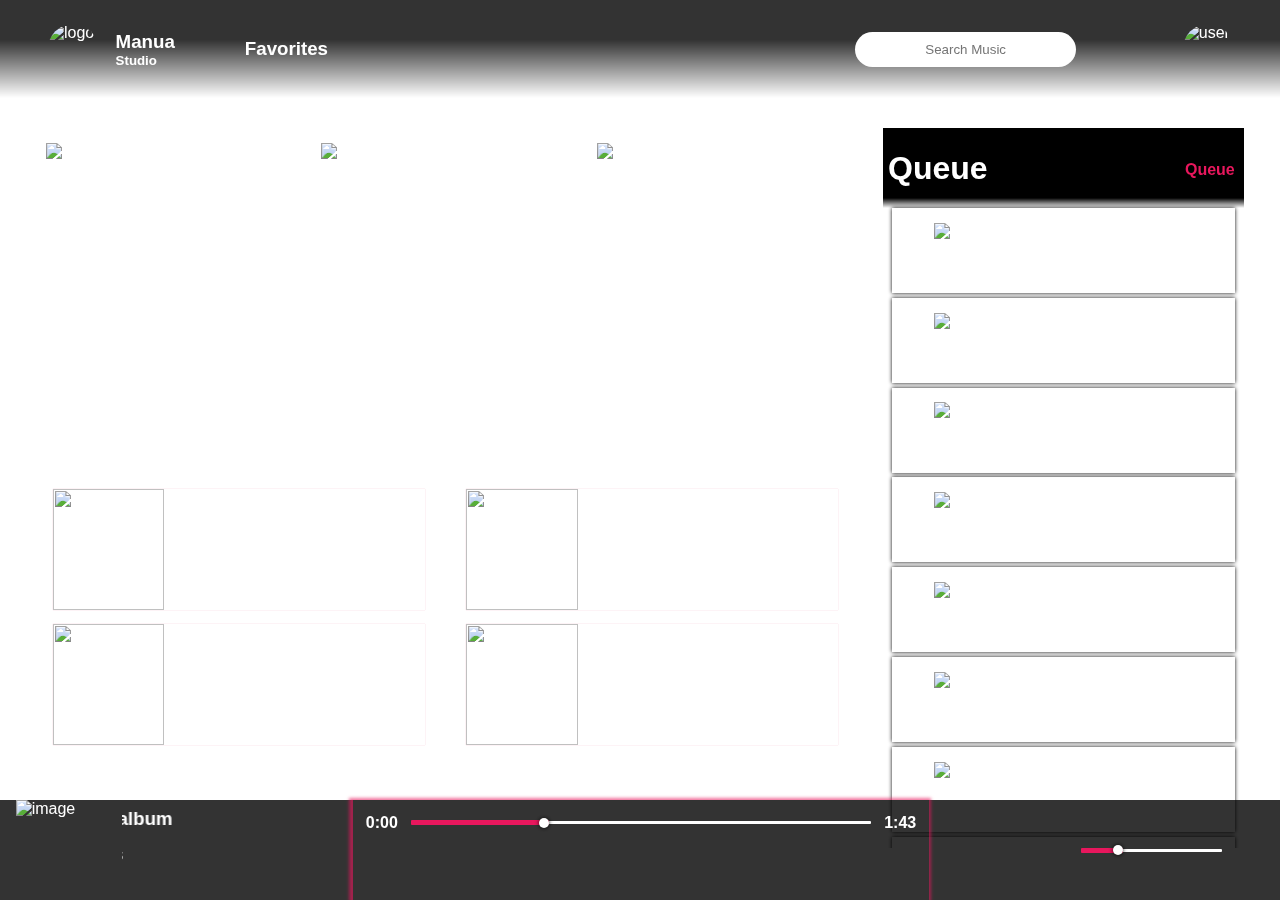
==== commit 23536791: "final commiit" ====
--- a/index.html
+++ b/index.html
@@ -977,7 +977,74 @@
 
     <!--footer section music player-->
     <footer>
-      <div></div>
+      <div id="player" class="display-flex">
+        <div class="player-item" id="pt-1">
+          <div>
+            <img src="../CN_Major_CSS_HTML/resources/Images/main/section-2 latest releases/p-1.jpg" alt="image" height="100%" width="100%">
+          </div>
+          <div >
+            <marquee behavior="scroll" direction="right">
+              <h3>TWICE album</h3>
+              <p>The Feels</p>
+            </marquee>
+          </div>
+          <div class="display-flex" id="player-fav">
+            <i class="fa-solid fa-heart"></i>
+            <i class="fa-solid fa-ellipsis"></i>
+          </div>
+        </div>
+        <div class="player-item display-flex" id="pt-2">
+          <div id="pt-2-item-1" class="display-flex">
+            <div class="center-items">
+              <h4>0:00</h4>
+            </div>
+            <div class="player-bar">
+              <div class="player-line"></div>
+              <div class="player-seek">
+                <div></div>
+              </div>
+            </div>
+            <div class="center-items">
+              <h4>1:43</h4>
+            </div>
+          </div>
+          <div id="pt-2-item-2" class="display-flex">
+            <div class="center-items carousel on-hover-color">
+              <i class="fa-solid fa-shuffle"></i>
+            </div>
+            <div class="display-flex player-btn">
+              <div class="center-items on-hover-color"><i class="fa-solid fa-backward-step"></i></div>
+              <div class="center-items on-hover-color" ><i class="fa-regular fa-circle-pause" style="font-size: 1.5rem!important;"></i></div>
+              <div class="center-items on-hover-color"><i class="fa-solid fa-forward-step"></i></div>
+            </div>
+            <div class="center-items pointer-cursor on-hover-color">
+              <i class="fa-solid fa-repeat"></i>
+            </div>
+          </div>
+        </div>
+        <div class="player-item display-flex" id="pt-3"> 
+          <div class="center-items on-hover-color">
+            <i class="fa-solid fa-icons"></i>
+          </div>
+          <div class="center-items on-hover-color">
+            <i class="fa-solid fa-computer"></i>
+          </div>
+          <div id="volume">
+            <div class="center-items">
+              <i class="fa-solid fa-volume-high"></i>
+            </div>
+            <div style="flex-grow: 1;">
+              <div class="player-line"></div>
+              <div class="player-seek">
+                <div></div>
+              </div>
+            </div>
+          </div>
+          <div class="center-items">
+            <i class="fa-solid fa-up-right-and-down-left-from-center"></i>
+          </div>
+        </div>
+      </div>
     </footer>
   </body>
 </html>
--- a/styles.css
+++ b/styles.css
@@ -10,8 +10,8 @@
 }
 *::-webkit-scrollbar{
     width: 0;
-}
-
+    background-color: transparent;
+}
 h1,h2,h3,h4,h5,h6,p{
     margin: 0;
 }
@@ -639,6 +639,197 @@
 
 /*aside ends here*/
 
+
+
+
+
+
+
+
+
+/*footer startst here*/
+
+
+
+#player{
+    /* border: 2px solid white; */
+    height: 100px;
+    position: fixed;
+    width: 100%;
+    bottom: 0;
+    justify-content: space-around;
+    background-color: var(--m-p-color);
+    min-width: 320px;
+}
+
+.player-item{
+    height: 100%;
+    /* border: 2px solid red; */
+    display: flex;
+}
+
+.player-item:nth-child(odd){
+    width: 25%;
+}
+
+.player-item:nth-child(even){
+    width: 45%;
+}
+
+#pt-1{
+    justify-content: space-around;
+}
+
+#pt-1>div{
+    width: 30%;
+    /* border: 3px solid cyan; */
+    height: 100%;
+}
+
+#pt-1>div:nth-child(2){
+    width: 40%;
+}
+
+#pt-1>div:nth-child(3){
+    width: 20%;
+}
+
+
+
+marquee>h3{
+    margin-top:0.5rem;
+    margin-bottom: 1rem;
+}
+
+#player-fav{
+    justify-content: space-around;
+    align-items: center;
+}
+
+
+
+
+/*the middle player part*/
+
+#pt-2{
+    flex-direction: column;
+    justify-content: space-around;
+    align-items: center;
+    border-left:2px solid var(--m-t-l-color);
+    box-shadow: 0 0 3px 2px var(--m-t-l-color);
+}
+
+#pt-2-item-1{
+    width: 100%;
+    /* border:2px solid orange; */
+    height:40%;
+}
+
+#pt-2-item-2{
+    width:70%;
+    height: 50%;
+    /* border: 2px solid white; */
+    justify-content: space-between;
+    
+}
+
+#pt-2-item-2{
+    font-size: 1rem;
+}
+
+
+#pt-2-item-1>div:nth-child(odd){
+    height: 100%;
+    width: 10%;
+    /* border:2px pink solid; */
+}
+
+#pt-2-item-1>div:nth-child(even){
+    height: 100%;
+    width: 80%;
+    /* border:2px rgb(49, 90, 193) solid; */
+}
+
+.player-bar{
+    display: flex;
+    align-items: center;
+}
+
+.player-line{
+    width: 100%;
+    height: 3px;
+    background-color: var(--m-f-color);
+    border-radius: 1px;
+}
+
+.player-seek{
+    position: absolute;
+    width: 30%;
+    height: 5px;
+    background-color: var(--m-t-color);
+    border-radius: 1px;
+    display: flex;
+    justify-content: flex-end;
+    align-items: center;
+}
+
+.player-seek>div{
+    height: 10px;
+    width: 10px;
+    background-color: var(--m-f-color);
+    /* border: 2px solid var(--m-t-color); */
+    box-shadow: 0 0 4px 0.3px var(--m-p-color);
+    border-radius: 50%;
+    cursor: pointer;
+}
+
+#pt-2-item-2>div:nth-child(odd){
+    height: 100%;
+    width: 10%;
+    /* border: 2px solid orange; */
+}
+
+#pt-2-item-2>div:nth-child(even){
+    height: 100%;
+    width: 70%;
+    /* border: 2px solid orange; */
+    display: flex;
+    align-items: center;
+    justify-content: space-around;
+}
+
+#pt-2-item-2>div:nth-child(even)>div{
+    height: 100%;
+    width: 30%;
+    /* border: 2px solid rgb(0, 255, 68); */
+}
+
+
+#pt-3>div{
+    height: 100%;
+    display: flex;
+    width: 15%;
+    align-items: center;
+    /* border: 2px solid white; */
+}
+
+#volume{
+    flex-grow: 1;
+}
+
+
+
+#volume>div{
+    display: flex;
+    width: 20%;
+    height: 100%;
+    /* border: 2px solid purple; */
+    align-items: center;
+}
+
+
+
+/*player ends here             */
 
 
 
@@ -735,12 +926,9 @@
 }
 
 
-.on-hover-color{
+.on-hover-color:hover{
     color: red;
 }
-
-
-
 
 
 
@@ -859,6 +1047,9 @@
     #dot{
         font-size: 0.5rem!important;
     }
+    #player{
+        height: 60px;
+    }
 }
 
 @media  screen and (max-width:620px) {
@@ -916,26 +1107,36 @@
     h3{
         font-size: 0.5rem;
     }
-    
-}
-
-
-
-
-
-
-
-
-
-
-
-
-
-
-
-
-
-
-
-
-
+     #player{
+        height: 40px;
+    }
+    #player-fav{
+        flex-direction: column;
+        justify-content: center;
+        align-items: baseline;
+    }
+    #player i{
+        font-size: 0.5rem!important;
+    }
+}
+
+
+
+
+
+
+
+
+
+
+
+
+
+
+
+
+
+
+
+
+
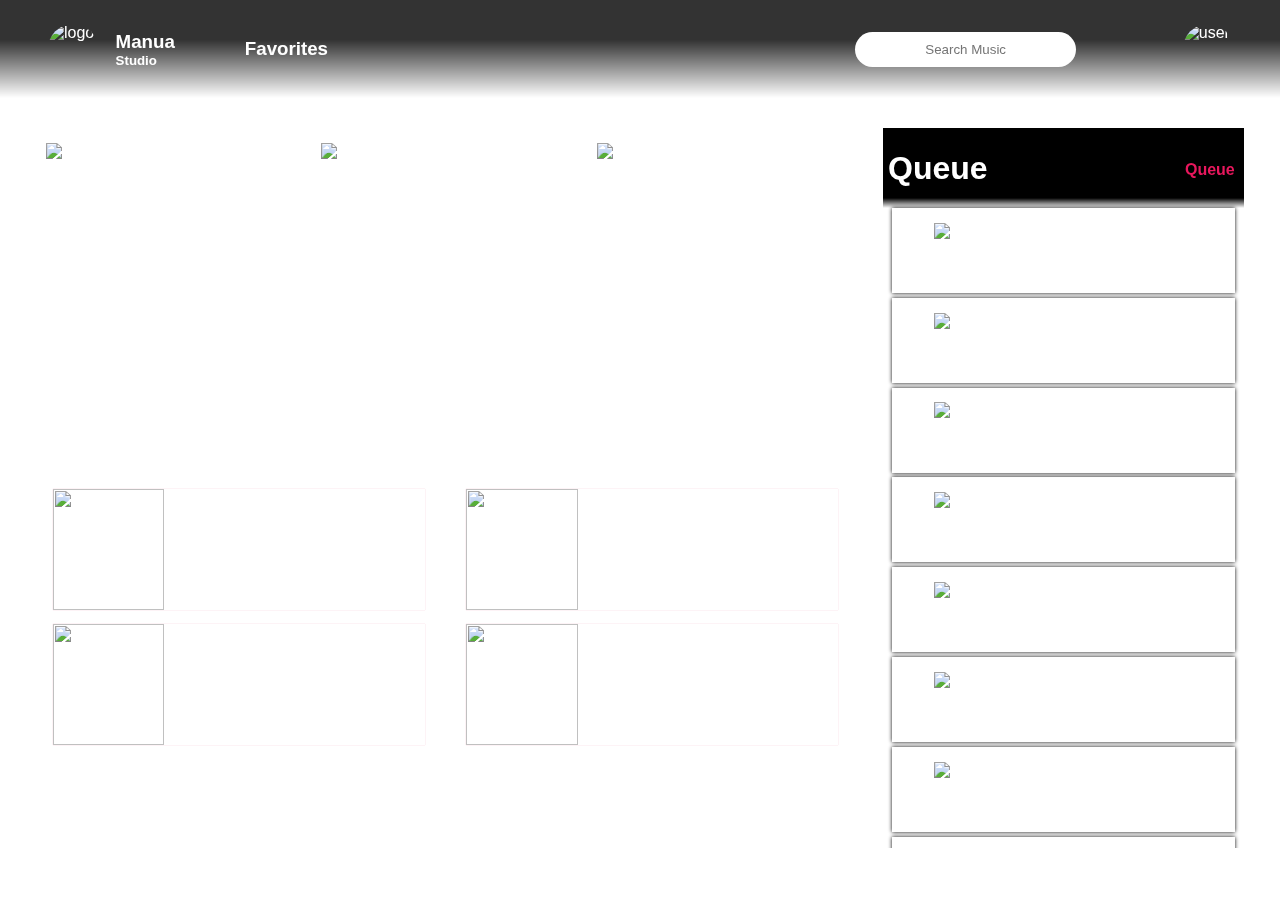
==== commit f123e5fa: "commit" ====
--- a/index.html
+++ b/index.html
@@ -106,11 +106,88 @@
           <h3>Latest Releases</h3>
           <div class="display-flex s-2">
             <div class="s-2-item display-flex highlight-hover">
+              
               <div>
-                <img src="../CN_Major_CSS_HTML/resources/Images/main/section-2 latest releases/p-1.jpg" width="100%">
+                <img src="../CN_Major_CSS_HTML/resources/Images/main/section-2 latest releases/p-3.jpg" width="100%">
                 <div class="pause center-items hidden position-absolute"><i class="fa-solid fa-pause"></i></div>
-                <div class="play center-items hidden position-absolute"><i class="fa-solid fa-play"></i></div>
-              </div>
+                <div class="position-absolute center-items play hidden">
+                  <label for="song-1-cb" ><i class="fa-solid fa-play"></i></label>
+              </div>
+                
+                <!--player toggling check box-->
+                <input type="checkbox" id="song-1-cb" class="player-checkbox">
+
+                <!--player-->
+                <div  class="player">
+                  <div class="player-item pt-1" >
+                    <div>
+                      <img src="../CN_Major_CSS_HTML/resources/Images/main/section-2 latest releases/p-3.jpg" alt="image" height="100%" width="100%">
+                    </div>
+                    <div >
+                      <marquee behavior="scroll" direction="right">
+                        <h3>TWICE album</h3>
+                        <p>The Feels</p>
+                      </marquee>
+                    </div>
+                    <div class="display-flex player-fav">
+                      <i class="fa-solid fa-heart"></i>
+                      <i class="fa-solid fa-ellipsis"></i>
+                    </div>
+                  </div>
+                  <div class="pt-2 player-item display-flex">
+                    <div class="pt-2-item-1 display-flex">
+                      <div class="center-items">
+                        <h4>0:00</h4>
+                      </div>
+                      <div class="player-bar">
+                        <div class="player-line"></div>
+                        <div class="player-seek">
+                          <div></div>
+                        </div>
+                      </div>
+                      <div class="center-items">
+                        <h4>1:43</h4>
+                      </div>
+                    </div>
+                    <div class="pt-2-item-2 display-flex">
+                      <div class="center-items carousel on-hover-color">
+                        <i class="fa-solid fa-shuffle"></i>
+                      </div>
+                      <div class="display-flex player-btn">
+                        <div class="center-items on-hover-color"><i class="fa-solid fa-backward-step"></i></div>
+                        <div class="center-items on-hover-color" ><i class="fa-regular fa-circle-pause" style="font-size: 1.5rem!important;"></i></div>
+                        <div class="center-items on-hover-color"><i class="fa-solid fa-forward-step"></i></div>
+                      </div>
+                      <div class="center-items pointer-cursor on-hover-color">
+                        <i class="fa-solid fa-repeat"></i>
+                      </div>
+                    </div>
+                  </div>
+                  <div class="player-item display-flex pt-3" > 
+                    <div class="center-items on-hover-color">
+                      <i class="fa-solid fa-icons"></i>
+                    </div>
+                    <div class="center-items on-hover-color">
+                      <i class="fa-solid fa-computer"></i>
+                    </div>
+                    <div class="volume">
+                      <div class="center-items">
+                        <i class="fa-solid fa-volume-high"></i>
+                      </div>
+                      <div style="flex-grow: 1;">
+                        <div class="player-line"></div>
+                        <div class="player-seek">
+                          <div></div>
+                        </div>
+                      </div>
+                    </div>
+                    <div class="center-items">
+                      <i class="fa-solid fa-up-right-and-down-left-from-center"></i>
+                    </div>
+                  </div>
+                </div>
+              </div>
+             
               <div>
                 <h4>The Feels</h4>
                 <h6>JUL 16,2027</h6>
@@ -134,7 +211,82 @@
               <div>
                 <img src="../CN_Major_CSS_HTML/resources/Images/main/section-2 latest releases/p-1.jpg" width="100%">
                 <div class="pause center-items hidden position-absolute"><i class="fa-solid fa-pause"></i></div>
-                <div class="play center-items hidden position-absolute"><i class="fa-solid fa-play"></i></div>
+                <div class="position-absolute center-items play hidden">
+                  <label for="song-2-cb" ><i class="fa-solid fa-play"></i></label>
+              </div>
+                
+                <!--player toggling check box-->
+                <input type="checkbox" id="song-2-cb" class="player-checkbox">
+
+                <!--player-->
+                <div  class="player">
+                  <div class="player-item pt-1" >
+                    <div>
+                      <img src="../CN_Major_CSS_HTML/resources/Images/main/section-2 latest releases/p-1.jpg" alt="image" height="100%" width="100%">
+                    </div>
+                    <div >
+                      <marquee behavior="scroll" direction="right">
+                        <h3>TWICE album</h3>
+                        <p>The Feels</p>
+                      </marquee>
+                    </div>
+                    <div class="display-flex player-fav">
+                      <i class="fa-solid fa-heart"></i>
+                      <i class="fa-solid fa-ellipsis"></i>
+                    </div>
+                  </div>
+                  <div class="pt-2 player-item display-flex">
+                    <div class="pt-2-item-1 display-flex">
+                      <div class="center-items">
+                        <h4>0:00</h4>
+                      </div>
+                      <div class="player-bar">
+                        <div class="player-line"></div>
+                        <div class="player-seek">
+                          <div></div>
+                        </div>
+                      </div>
+                      <div class="center-items">
+                        <h4>1:43</h4>
+                      </div>
+                    </div>
+                    <div class="pt-2-item-2 display-flex">
+                      <div class="center-items carousel on-hover-color">
+                        <i class="fa-solid fa-shuffle"></i>
+                      </div>
+                      <div class="display-flex player-btn">
+                        <div class="center-items on-hover-color"><i class="fa-solid fa-backward-step"></i></div>
+                        <div class="center-items on-hover-color" ><i class="fa-regular fa-circle-pause" style="font-size: 1.5rem!important;"></i></div>
+                        <div class="center-items on-hover-color"><i class="fa-solid fa-forward-step"></i></div>
+                      </div>
+                      <div class="center-items pointer-cursor on-hover-color">
+                        <i class="fa-solid fa-repeat"></i>
+                      </div>
+                    </div>
+                  </div>
+                  <div class="player-item display-flex pt-3" > 
+                    <div class="center-items on-hover-color">
+                      <i class="fa-solid fa-icons"></i>
+                    </div>
+                    <div class="center-items on-hover-color">
+                      <i class="fa-solid fa-computer"></i>
+                    </div>
+                    <div class="volume">
+                      <div class="center-items">
+                        <i class="fa-solid fa-volume-high"></i>
+                      </div>
+                      <div style="flex-grow: 1;">
+                        <div class="player-line"></div>
+                        <div class="player-seek">
+                          <div></div>
+                        </div>
+                      </div>
+                    </div>
+                    <div class="center-items">
+                      <i class="fa-solid fa-up-right-and-down-left-from-center"></i>
+                    </div>
+                  </div>
+                </div>
               </div>
              
               <div>
@@ -159,7 +311,82 @@
               <div>
                 <img src="../CN_Major_CSS_HTML/resources/Images/main/section-2 latest releases/p-2.jpg" width="100%">
                 <div class="pause center-items hidden position-absolute"><i class="fa-solid fa-pause"></i></div>
-                <div class="play center-items hidden position-absolute"><i class="fa-solid fa-play"></i></div>
+                <div class="position-absolute center-items play hidden">
+                  <label for="song-3-cb" ><i class="fa-solid fa-play"></i></label>
+              </div>
+                
+                <!--player toggling check box-->
+                <input type="checkbox" id="song-3-cb" class="player-checkbox">
+
+                <!--player-->
+                <div  class="player">
+                  <div class="player-item pt-1" >
+                    <div>
+                      <img src="../CN_Major_CSS_HTML/resources/Images/main/section-2 latest releases/p-2.jpg" alt="image" height="100%" width="100%">
+                    </div>
+                    <div >
+                      <marquee behavior="scroll" direction="right">
+                        <h3>Black Pink</h3>
+                        <p>Jisoo The flower</p>
+                      </marquee>
+                    </div>
+                    <div class="display-flex player-fav">
+                      <i class="fa-solid fa-heart"></i>
+                      <i class="fa-solid fa-ellipsis"></i>
+                    </div>
+                  </div>
+                  <div class="pt-2 player-item display-flex">
+                    <div class="pt-2-item-1 display-flex">
+                      <div class="center-items">
+                        <h4>0:00</h4>
+                      </div>
+                      <div class="player-bar">
+                        <div class="player-line"></div>
+                        <div class="player-seek">
+                          <div></div>
+                        </div>
+                      </div>
+                      <div class="center-items">
+                        <h4>1:43</h4>
+                      </div>
+                    </div>
+                    <div class="pt-2-item-2 display-flex">
+                      <div class="center-items carousel on-hover-color">
+                        <i class="fa-solid fa-shuffle"></i>
+                      </div>
+                      <div class="display-flex player-btn">
+                        <div class="center-items on-hover-color"><i class="fa-solid fa-backward-step"></i></div>
+                        <div class="center-items on-hover-color" ><i class="fa-regular fa-circle-pause" style="font-size: 1.5rem!important;"></i></div>
+                        <div class="center-items on-hover-color"><i class="fa-solid fa-forward-step"></i></div>
+                      </div>
+                      <div class="center-items pointer-cursor on-hover-color">
+                        <i class="fa-solid fa-repeat"></i>
+                      </div>
+                    </div>
+                  </div>
+                  <div class="player-item display-flex pt-3" > 
+                    <div class="center-items on-hover-color">
+                      <i class="fa-solid fa-icons"></i>
+                    </div>
+                    <div class="center-items on-hover-color">
+                      <i class="fa-solid fa-computer"></i>
+                    </div>
+                    <div class="volume">
+                      <div class="center-items">
+                        <i class="fa-solid fa-volume-high"></i>
+                      </div>
+                      <div style="flex-grow: 1;">
+                        <div class="player-line"></div>
+                        <div class="player-seek">
+                          <div></div>
+                        </div>
+                      </div>
+                    </div>
+                    <div class="center-items">
+                      <i class="fa-solid fa-up-right-and-down-left-from-center"></i>
+                    </div>
+                  </div>
+                </div>
               </div>
               <div>
                 <h4>Flower</h4>
@@ -182,9 +409,84 @@
             </div>
             <div class="s-2-item display-flex highlight-hover">
               <div>
-                <img src="../CN_Major_CSS_HTML/resources/Images/main/section-2 latest releases/p-2.jpg" width="100%">
+                <img src="../CN_Major_CSS_HTML/resources/Images/main/section-2 latest releases/p-4.jpg" width="100%">
                 <div class="pause center-items hidden position-absolute"><i class="fa-solid fa-pause"></i></div>
-                <div class="play center-items hidden position-absolute"><i class="fa-solid fa-play"></i></div>
+                <div class="position-absolute center-items play hidden">
+                  <label for="song-4-cb" ><i class="fa-solid fa-play"></i></label>
+              </div>
+                
+                <!--player toggling check box-->
+                <input type="checkbox" id="song-4-cb" class="player-checkbox">
+
+                <!--player-->
+                <div  class="player">
+                  <div class="player-item pt-1" >
+                    <div>
+                      <img src="../CN_Major_CSS_HTML/resources/Images/main/section-2 latest releases/p-4.jpg" alt="image" height="100%" width="100%">
+                    </div>
+                    <div >
+                      <marquee behavior="scroll" direction="right">
+                        <h3>Black Pink</h3>
+                        <p>Jisoo The flower</p>
+                      </marquee>
+                    </div>
+                    <div class="display-flex player-fav">
+                      <i class="fa-solid fa-heart"></i>
+                      <i class="fa-solid fa-ellipsis"></i>
+                    </div>
+                  </div>
+                  <div class="pt-2 player-item display-flex">
+                    <div class="pt-2-item-1 display-flex">
+                      <div class="center-items">
+                        <h4>0:00</h4>
+                      </div>
+                      <div class="player-bar">
+                        <div class="player-line"></div>
+                        <div class="player-seek">
+                          <div></div>
+                        </div>
+                      </div>
+                      <div class="center-items">
+                        <h4>1:43</h4>
+                      </div>
+                    </div>
+                    <div class="pt-2-item-2 display-flex">
+                      <div class="center-items carousel on-hover-color">
+                        <i class="fa-solid fa-shuffle"></i>
+                      </div>
+                      <div class="display-flex player-btn">
+                        <div class="center-items on-hover-color"><i class="fa-solid fa-backward-step"></i></div>
+                        <div class="center-items on-hover-color" ><i class="fa-regular fa-circle-pause" style="font-size: 1.5rem!important;"></i></div>
+                        <div class="center-items on-hover-color"><i class="fa-solid fa-forward-step"></i></div>
+                      </div>
+                      <div class="center-items pointer-cursor on-hover-color">
+                        <i class="fa-solid fa-repeat"></i>
+                      </div>
+                    </div>
+                  </div>
+                  <div class="player-item display-flex pt-3" > 
+                    <div class="center-items on-hover-color">
+                      <i class="fa-solid fa-icons"></i>
+                    </div>
+                    <div class="center-items on-hover-color">
+                      <i class="fa-solid fa-computer"></i>
+                    </div>
+                    <div class="volume">
+                      <div class="center-items">
+                        <i class="fa-solid fa-volume-high"></i>
+                      </div>
+                      <div style="flex-grow: 1;">
+                        <div class="player-line"></div>
+                        <div class="player-seek">
+                          <div></div>
+                        </div>
+                      </div>
+                    </div>
+                    <div class="center-items">
+                      <i class="fa-solid fa-up-right-and-down-left-from-center"></i>
+                    </div>
+                  </div>
+                </div>
               </div>
               <div>
                 <h4>Flower</h4>
@@ -977,8 +1279,47 @@
 
     <!--footer section music player-->
     <footer>
-      <div id="player" class="display-flex">
-        <div class="player-item" id="pt-1">
+     
+    </footer>
+  </body>
+</html>
+
+
+
+
+
+
+
+
+
+
+
+
+
+
+
+
+
+
+
+
+
+
+
+
+
+
+
+
+
+
+<!--
+
+  player code
+
+
+   <div  class="player display-flex">
+        <div class="player-item pt-1" >
           <div>
             <img src="../CN_Major_CSS_HTML/resources/Images/main/section-2 latest releases/p-1.jpg" alt="image" height="100%" width="100%">
           </div>
@@ -988,13 +1329,13 @@
               <p>The Feels</p>
             </marquee>
           </div>
-          <div class="display-flex" id="player-fav">
+          <div class="display-flex player-fav">
             <i class="fa-solid fa-heart"></i>
             <i class="fa-solid fa-ellipsis"></i>
           </div>
         </div>
-        <div class="player-item display-flex" id="pt-2">
-          <div id="pt-2-item-1" class="display-flex">
+        <div class="pt-2 player-item display-flex">
+          <div class="pt-2-item-1 display-flex">
             <div class="center-items">
               <h4>0:00</h4>
             </div>
@@ -1008,7 +1349,7 @@
               <h4>1:43</h4>
             </div>
           </div>
-          <div id="pt-2-item-2" class="display-flex">
+          <div class="pt-2-item-2 display-flex">
             <div class="center-items carousel on-hover-color">
               <i class="fa-solid fa-shuffle"></i>
             </div>
@@ -1022,14 +1363,14 @@
             </div>
           </div>
         </div>
-        <div class="player-item display-flex" id="pt-3"> 
+        <div class="player-item display-flex pt-3" > 
           <div class="center-items on-hover-color">
             <i class="fa-solid fa-icons"></i>
           </div>
           <div class="center-items on-hover-color">
             <i class="fa-solid fa-computer"></i>
           </div>
-          <div id="volume">
+          <div class="volume">
             <div class="center-items">
               <i class="fa-solid fa-volume-high"></i>
             </div>
@@ -1045,6 +1386,11 @@
           </div>
         </div>
       </div>
-    </footer>
-  </body>
-</html>
+
+
+
+
+
+
+
+-->--- a/styles.css
+++ b/styles.css
@@ -292,15 +292,8 @@
 
 
 
-.s-2-item>div:first-child:active .pause{
-    display: flex;
-    z-index: 1;
-}
-
-.s-2-item>div:first-child:active .play{
-    display: flex;
-    z-index: -1;
-}
+
+
 
 
 
@@ -359,6 +352,20 @@
 .s-2-item>div:first-child:hover .play{
     display: flex;
 }
+
+.s-2-item>div:first-child:active .pause{
+    display: flex;
+}
+
+.s-2-item>div:first-child:active .play{
+    color: transparent;
+}
+
+
+
+
+
+
 
 
 
@@ -651,15 +658,18 @@
 
 
 
-#player{
+.player{
     /* border: 2px solid white; */
-    height: 100px;
+    height: 90px;
     position: fixed;
-    width: 100%;
+    width: 100vw;
     bottom: 0;
+    left: 0;
     justify-content: space-around;
     background-color: var(--m-p-color);
+    /* transition: all 0.2s ease-in-out; */
     min-width: 320px;
+    z-index: 1;
 }
 
 .player-item{
@@ -669,28 +679,28 @@
 }
 
 .player-item:nth-child(odd){
-    width: 25%;
+    width: 20%;
 }
 
 .player-item:nth-child(even){
-    width: 45%;
-}
-
-#pt-1{
+    width: 40%;
+}
+
+.pt-1{
     justify-content: space-around;
 }
 
-#pt-1>div{
+.pt-1>div{
     width: 30%;
     /* border: 3px solid cyan; */
     height: 100%;
 }
 
-#pt-1>div:nth-child(2){
+.pt-1>div:nth-child(2){
     width: 40%;
 }
 
-#pt-1>div:nth-child(3){
+.pt-1>div:nth-child(3){
     width: 20%;
 }
 
@@ -701,7 +711,7 @@
     margin-bottom: 1rem;
 }
 
-#player-fav{
+.player-fav{
     justify-content: space-around;
     align-items: center;
 }
@@ -711,21 +721,21 @@
 
 /*the middle player part*/
 
-#pt-2{
+.pt-2{
     flex-direction: column;
     justify-content: space-around;
     align-items: center;
-    border-left:2px solid var(--m-t-l-color);
-    box-shadow: 0 0 3px 2px var(--m-t-l-color);
-}
-
-#pt-2-item-1{
+    /* border-left:2px solid var(--m-t-l-color); */
+    box-shadow: 0 0 3px 2px var(--m-p-color);
+}
+
+.pt-2-item-1{
     width: 100%;
     /* border:2px solid orange; */
     height:40%;
 }
 
-#pt-2-item-2{
+.pt-2-item-2{
     width:70%;
     height: 50%;
     /* border: 2px solid white; */
@@ -733,18 +743,18 @@
     
 }
 
-#pt-2-item-2{
+.pt-2-item-2{
     font-size: 1rem;
 }
 
 
-#pt-2-item-1>div:nth-child(odd){
+.pt-2-item-1>div:nth-child(odd){
     height: 100%;
     width: 10%;
     /* border:2px pink solid; */
 }
 
-#pt-2-item-1>div:nth-child(even){
+.pt-2-item-1>div:nth-child(even){
     height: 100%;
     width: 80%;
     /* border:2px rgb(49, 90, 193) solid; */
@@ -783,13 +793,13 @@
     cursor: pointer;
 }
 
-#pt-2-item-2>div:nth-child(odd){
+.pt-2-item-2>div:nth-child(odd){
     height: 100%;
     width: 10%;
     /* border: 2px solid orange; */
 }
 
-#pt-2-item-2>div:nth-child(even){
+.pt-2-item-2>div:nth-child(even){
     height: 100%;
     width: 70%;
     /* border: 2px solid orange; */
@@ -798,14 +808,14 @@
     justify-content: space-around;
 }
 
-#pt-2-item-2>div:nth-child(even)>div{
+.pt-2-item-2>div:nth-child(even)>div{
     height: 100%;
     width: 30%;
     /* border: 2px solid rgb(0, 255, 68); */
 }
 
 
-#pt-3>div{
+.pt-3>div{
     height: 100%;
     display: flex;
     width: 15%;
@@ -813,13 +823,13 @@
     /* border: 2px solid white; */
 }
 
-#volume{
+.volume{
     flex-grow: 1;
 }
 
 
 
-#volume>div{
+.volume>div{
     display: flex;
     width: 20%;
     height: 100%;
@@ -829,7 +839,42 @@
 
 
 
-/*player ends here             */
+/*player ends here   */
+
+
+
+/*player visibility checkbox*/
+
+
+
+
+.player-btn{
+    display: flex;
+    height: 100%;
+    align-items: center;
+    width: 100%;
+    justify-content: center;
+}
+
+
+.player-checkbox{
+    display: none;
+}
+.player{
+    display: none;
+}
+
+.player-checkbox:checked+.player{
+    display: flex;
+}
+
+
+
+
+
+
+
+
 
 
 
@@ -998,6 +1043,16 @@
 
 
 
+
+
+
+
+
+
+
+
+
+
 /*break points 1000px and 620px*/
 @media  screen and (max-width:1000px) {
 
@@ -1047,7 +1102,7 @@
     #dot{
         font-size: 0.5rem!important;
     }
-    #player{
+    .player{
         height: 60px;
     }
 }
@@ -1107,15 +1162,15 @@
     h3{
         font-size: 0.5rem;
     }
-     #player{
+     .player{
         height: 40px;
     }
-    #player-fav{
+    .player-fav{
         flex-direction: column;
         justify-content: center;
         align-items: baseline;
     }
-    #player i{
+    .player i{
         font-size: 0.5rem!important;
     }
 }
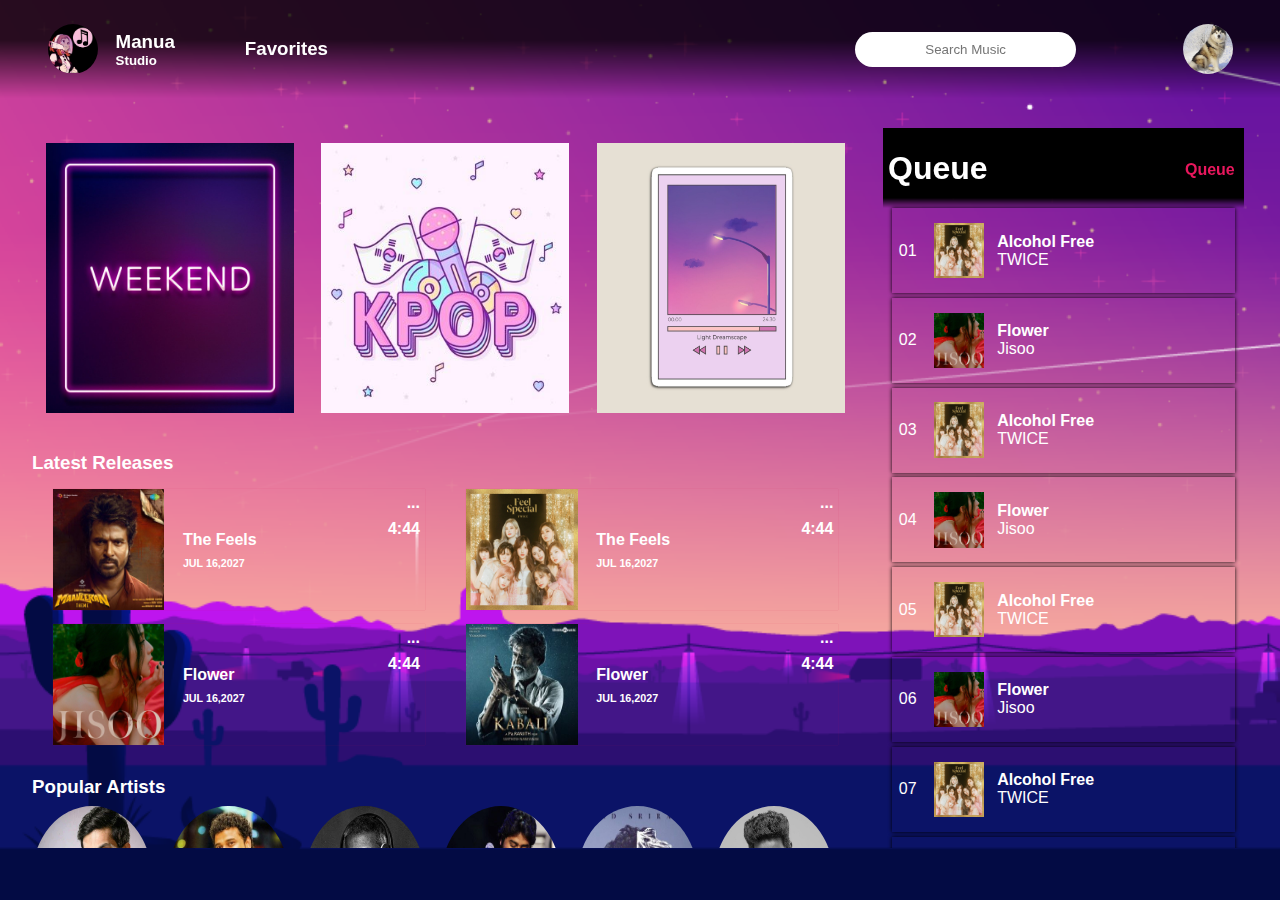
==== commit a33c7dc3: "Last commit" ====
--- a/index.html
+++ b/index.html
@@ -5,8 +5,14 @@
     <meta name="viewport" content="width=device-width, initial-scale=1.0" />
     <meta http-equiv="X-UA-Compatible" content="ie=edge" />
     <link rel="stylesheet" href="styles.css" />
-    <link rel="icon" href="../CN_Major_CSS_HTML/resources/Images/nav/logo.jpg">
-    <script src="https://kit.fontawesome.com/33c8a2f948.js" crossorigin="anonymous"></script>
+    <link
+      rel="icon"
+      href="../CN_Major_CSS_HTML/resources/Images/nav/logo.jpg"
+    />
+    <script
+      src="https://kit.fontawesome.com/33c8a2f948.js"
+      crossorigin="anonymous"
+    ></script>
     <title>Music Player</title>
   </head>
 
@@ -17,53 +23,63 @@
       <nav>
         <!--logo and favorites-->
         <div id="logo-fav">
-            <div class="nav-inner">              
-                <figure class="rounded-border">
-                  <img src="../CN_Major_CSS_HTML/resources/Images/nav/logo.jpg" alt="logo" width="100%">
-                </figure>
-              <div id="logo-name">
-                <h3>Manua</h3>
-                <h5>Studio</h5>
-              </div>
-            </div>
-            <!--Favorites-->
-            <div id="favorites" class="nav-inner">
-                <h3>Favorites</h3>
-            </div>
+          <div class="nav-inner">
+            <figure class="rounded-border">
+              <img
+                src="resources/Images/nav/logo.jpg"
+                alt="logo"
+                width="100%"
+              />
+            </figure>
+            <div id="logo-name">
+              <h3>Manua</h3>
+              <h5>Studio</h5>
+            </div>
+          </div>
+          <!--Favorites-->
+          <div id="favorites" class="nav-inner">
+            <h3>Favorites</h3>
+          </div>
         </div>
-          
+
         <!--search and user-->
         <div id="search-user">
           <!--search bar-->
-            <div id="search-input" class="nav-inner">
-              <i class="fa-solid fa-microphone"></i>
-              <input type="text" placeholder="Search Music" class="text-center border-0">
-              <i class="fa-solid fa-magnifying-glass"></i>
-            </div>
-            <!--notification icon-->
-              <div id="notification" class="pointer-cursor">
-                  <i class="fa-solid fa-bell"></i>
-                  <i class="fa-solid fa-circle" id="dot"></i>
-              </div>
-          <!--User-->  
-            <div class="nav-inner">
-              <label for="user" >
-                <figure class="rounded-border pointer-cursor">
-                  <img src="../CN_Major_CSS_HTML/resources/Images/nav/user.jpg" alt="user" width="100%">
-                </figure>
-              </label>
-              <input type="checkbox" id="user" class="dropdown-checkbox">
-              <div class="dropdown-list">
-                
-                  <li><a href="#">Log Out</a></li>
-                  <li><a href="#">Settings</a></li>
-                
-              </div>
-            </div>
-          </div>
+          <div id="search-input" class="nav-inner">
+            <i class="fa-solid fa-microphone"></i>
+            <input
+              type="text"
+              placeholder="Search Music"
+              class="text-center border-0"
+            />
+            <i class="fa-solid fa-magnifying-glass"></i>
+          </div>
+          <!--notification icon-->
+          <div id="notification" class="pointer-cursor">
+            <i class="fa-solid fa-bell"></i>
+            <i class="fa-solid fa-circle" id="dot"></i>
+          </div>
+          <!--User-->
+          <div class="nav-inner">
+            <label for="user">
+              <figure class="rounded-border pointer-cursor">
+                <img
+                  src="resources/Images/nav/User.jpg"
+                  alt="user"
+                  width="100%"
+                />
+              </figure>
+            </label>
+            <input type="checkbox" id="user" class="dropdown-checkbox" />
+            <div class="dropdown-list">
+              <li><a href="#">Log Out</a></li>
+              <li><a href="#">Settings</a></li>
+            </div>
+          </div>
+        </div>
       </nav>
     </header>
-  
+
     <!--main and aside sections-->
     <div class="display-grid" id="content">
       <!--main-->
@@ -75,13 +91,22 @@
             <div class="carousel-item">
               <div class="display-flex s-1">
                 <div class="pointer-cursor on-hover-scale">
-                  <img src="../CN_Major_CSS_HTML/resources/Images/main/sections-1/p-1.jpg" alt="loading">
+                  <img
+                    src="resources/Images/main/sections-1/p-1.jpg"
+                    alt="loading"
+                  />
                 </div>
                 <div class="pointer-cursor on-hover-scale">
-                  <img src="../CN_Major_CSS_HTML/resources/Images/main/sections-1/p-2.jpg" alt="loading">
+                  <img
+                    src="resources/Images/main/sections-1/p-2.jpg"
+                    alt="loading"
+                  />
                 </div>
                 <div class="pointer-cursor on-hover-scale">
-                  <img src="../CN_Major_CSS_HTML/resources/Images/main/sections-1/p-3.png" alt="loading">
+                  <img
+                    src="resources/Images/main/sections-1/p-3.png"
+                    alt="loading"
+                  />
                 </div>
               </div>
             </div>
@@ -89,16 +114,25 @@
             <div class="carousel-item">
               <div class="display-flex s-1">
                 <div class="pointer-cursor on-hover-scale">
-                  <img src="../CN_Major_CSS_HTML/resources/Images/main/sections-1/p-4.jpg" alt="loading">
+                  <img
+                    src="resources/Images/main/sections-1/p-4.jpg"
+                    alt="loading"
+                  />
                 </div>
                 <div class="pointer-cursor on-hover-scale">
-                  <img src="../CN_Major_CSS_HTML/resources/Images/main/sections-1/p-5.jpg" alt="loading">
+                  <img
+                    src="resources/Images/main/sections-1/p-5.jpg"
+                    alt="loading"
+                  />
                 </div>
                 <div class="pointer-cursor on-hover-scale">
-                  <img src="../CN_Major_CSS_HTML/resources/Images/main/sections-1/p-6.jpg" alt="loading">
-                </div>
-              </div>
-            </div>  
+                  <img
+                    src="resources/Images/main/sections-1/p-6.jpg"
+                    alt="loading"
+                  />
+                </div>
+              </div>
+            </div>
           </div>
         </section>
         <!--section s-2- laterst releases-->
@@ -106,24 +140,35 @@
           <h3>Latest Releases</h3>
           <div class="display-flex s-2">
             <div class="s-2-item display-flex highlight-hover">
-              
               <div>
-                <img src="../CN_Major_CSS_HTML/resources/Images/main/section-2 latest releases/p-3.jpg" width="100%">
-                <div class="pause center-items hidden position-absolute"><i class="fa-solid fa-pause"></i></div>
+                <img
+                  src="resources/Images/main/section-2-latest-releases/p-3.jpg"
+                  width="100%"
+                />
+                <div class="pause center-items hidden position-absolute">
+                  <i class="fa-solid fa-pause"></i>
+                </div>
                 <div class="position-absolute center-items play hidden">
-                  <label for="song-1-cb" ><i class="fa-solid fa-play"></i></label>
-              </div>
-                
+                  <label for="song-1-cb"
+                    ><i class="fa-solid fa-play"></i
+                  ></label>
+                </div>
+
                 <!--player toggling check box-->
-                <input type="checkbox" id="song-1-cb" class="player-checkbox">
+                <input type="checkbox" id="song-1-cb" class="player-checkbox" />
 
                 <!--player-->
-                <div  class="player">
-                  <div class="player-item pt-1" >
+                <div class="player">
+                  <div class="player-item pt-1">
                     <div>
-                      <img src="../CN_Major_CSS_HTML/resources/Images/main/section-2 latest releases/p-3.jpg" alt="image" height="100%" width="100%">
-                    </div>
-                    <div >
+                      <img
+                        src="resources/Images/main/section-2-latest-releases/p-3.jpg"
+                        alt="image"
+                        height="100%"
+                        width="100%"
+                      />
+                    </div>
+                    <div>
                       <marquee behavior="scroll" direction="right">
                         <h3>TWICE album</h3>
                         <p>The Feels</p>
@@ -154,16 +199,25 @@
                         <i class="fa-solid fa-shuffle"></i>
                       </div>
                       <div class="display-flex player-btn">
-                        <div class="center-items on-hover-color"><i class="fa-solid fa-backward-step"></i></div>
-                        <div class="center-items on-hover-color" ><i class="fa-regular fa-circle-pause" style="font-size: 1.5rem!important;"></i></div>
-                        <div class="center-items on-hover-color"><i class="fa-solid fa-forward-step"></i></div>
+                        <div class="center-items on-hover-color">
+                          <i class="fa-solid fa-backward-step"></i>
+                        </div>
+                        <div class="center-items on-hover-color">
+                          <i
+                            class="fa-regular fa-circle-pause"
+                            style="font-size: 1.5rem !important;"
+                          ></i>
+                        </div>
+                        <div class="center-items on-hover-color">
+                          <i class="fa-solid fa-forward-step"></i>
+                        </div>
                       </div>
                       <div class="center-items pointer-cursor on-hover-color">
                         <i class="fa-solid fa-repeat"></i>
                       </div>
                     </div>
                   </div>
-                  <div class="player-item display-flex pt-3" > 
+                  <div class="player-item display-flex pt-3">
                     <div class="center-items on-hover-color">
                       <i class="fa-solid fa-icons"></i>
                     </div>
@@ -182,49 +236,78 @@
                       </div>
                     </div>
                     <div class="center-items">
-                      <i class="fa-solid fa-up-right-and-down-left-from-center"></i>
+                      <i
+                        class="fa-solid fa-up-right-and-down-left-from-center"
+                      ></i>
                     </div>
                   </div>
                 </div>
               </div>
-             
+
               <div>
                 <h4>The Feels</h4>
                 <h6>JUL 16,2027</h6>
               </div>
               <div class="s-2-option">
-                  <label for="song1" class="pointer-cursor">
-                    <h4>...</h4>
-                  </label>
-                  <input type="checkbox" id="song1" class="dropdown-checkbox">
-                  <div class="dropdown-list">
-                  
-                    <li><a href="#"><i class="fa-solid fa-play"></i>&nbsp; Play Now</a></li>
-                    <li><a href="#"><i class="fa-solid fa-plus"></i>&nbsp; Add to Playlist</a></li>
-                    <li><a href="#"><i class="fa-solid fa-heart"></i>&nbsp; Add Favorite</a></li>
-                    <li><a href="#"><i class="fa-solid fa-circle-info"></i>&nbsp; Get Info</a></li>
-                  </div>
-                  <h4>4:44</h4>
+                <label for="song1" class="pointer-cursor">
+                  <h4>...</h4>
+                </label>
+                <input type="checkbox" id="song1" class="dropdown-checkbox" />
+                <div class="dropdown-list">
+                  <li>
+                    <a href="#"
+                      ><i class="fa-solid fa-play"></i>&nbsp; Play Now</a
+                    >
+                  </li>
+                  <li>
+                    <a href="#"
+                      ><i class="fa-solid fa-plus"></i>&nbsp; Add to Playlist</a
+                    >
+                  </li>
+                  <li>
+                    <a href="#"
+                      ><i class="fa-solid fa-heart"></i>&nbsp; Add Favorite</a
+                    >
+                  </li>
+                  <li>
+                    <a href="#"
+                      ><i class="fa-solid fa-circle-info"></i>&nbsp; Get Info</a
+                    >
+                  </li>
+                </div>
+                <h4>4:44</h4>
               </div>
             </div>
             <div class="s-2-item display-flex highlight-hover">
               <div>
-                <img src="../CN_Major_CSS_HTML/resources/Images/main/section-2 latest releases/p-1.jpg" width="100%">
-                <div class="pause center-items hidden position-absolute"><i class="fa-solid fa-pause"></i></div>
+                <img
+                  src="resources/Images/main/section-2-latest-releases/p-1.jpg"
+                  width="100%"
+                />
+                <div class="pause center-items hidden position-absolute">
+                  <i class="fa-solid fa-pause"></i>
+                </div>
                 <div class="position-absolute center-items play hidden">
-                  <label for="song-2-cb" ><i class="fa-solid fa-play"></i></label>
-              </div>
-                
+                  <label for="song-2-cb"
+                    ><i class="fa-solid fa-play"></i
+                  ></label>
+                </div>
+
                 <!--player toggling check box-->
-                <input type="checkbox" id="song-2-cb" class="player-checkbox">
+                <input type="checkbox" id="song-2-cb" class="player-checkbox" />
 
                 <!--player-->
-                <div  class="player">
-                  <div class="player-item pt-1" >
+                <div class="player">
+                  <div class="player-item pt-1">
                     <div>
-                      <img src="../CN_Major_CSS_HTML/resources/Images/main/section-2 latest releases/p-1.jpg" alt="image" height="100%" width="100%">
-                    </div>
-                    <div >
+                      <img
+                        src="resources/Images/main/section-2-latest-releases/p-1.jpg"
+                        alt="image"
+                        height="100%"
+                        width="100%"
+                      />
+                    </div>
+                    <div>
                       <marquee behavior="scroll" direction="right">
                         <h3>TWICE album</h3>
                         <p>The Feels</p>
@@ -255,16 +338,25 @@
                         <i class="fa-solid fa-shuffle"></i>
                       </div>
                       <div class="display-flex player-btn">
-                        <div class="center-items on-hover-color"><i class="fa-solid fa-backward-step"></i></div>
-                        <div class="center-items on-hover-color" ><i class="fa-regular fa-circle-pause" style="font-size: 1.5rem!important;"></i></div>
-                        <div class="center-items on-hover-color"><i class="fa-solid fa-forward-step"></i></div>
+                        <div class="center-items on-hover-color">
+                          <i class="fa-solid fa-backward-step"></i>
+                        </div>
+                        <div class="center-items on-hover-color">
+                          <i
+                            class="fa-regular fa-circle-pause"
+                            style="font-size: 1.5rem !important;"
+                          ></i>
+                        </div>
+                        <div class="center-items on-hover-color">
+                          <i class="fa-solid fa-forward-step"></i>
+                        </div>
                       </div>
                       <div class="center-items pointer-cursor on-hover-color">
                         <i class="fa-solid fa-repeat"></i>
                       </div>
                     </div>
                   </div>
-                  <div class="player-item display-flex pt-3" > 
+                  <div class="player-item display-flex pt-3">
                     <div class="center-items on-hover-color">
                       <i class="fa-solid fa-icons"></i>
                     </div>
@@ -283,48 +375,78 @@
                       </div>
                     </div>
                     <div class="center-items">
-                      <i class="fa-solid fa-up-right-and-down-left-from-center"></i>
+                      <i
+                        class="fa-solid fa-up-right-and-down-left-from-center"
+                      ></i>
                     </div>
                   </div>
                 </div>
               </div>
-             
+
               <div>
                 <h4>The Feels</h4>
                 <h6>JUL 16,2027</h6>
               </div>
               <div class="s-2-option">
-                  <label for="song2" class="pointer-cursor">
-                    <h4>...</h4>
-                  </label>
-                  <input type="checkbox" id="song2" class="dropdown-checkbox">
-                  <div class="dropdown-list">
-                    <li><a href="#"><i class="fa-solid fa-play"></i>&nbsp; Play Now</a></li>
-                    <li><a href="#"><i class="fa-solid fa-plus"></i>&nbsp; Add to Playlist</a></li>
-                    <li><a href="#"><i class="fa-solid fa-heart"></i>&nbsp; Add Favorite</a></li>
-                    <li><a href="#"><i class="fa-solid fa-circle-info"></i>&nbsp; Get Info</a></li>
-                  </div>
-                  <h4>4:44</h4>
+                <label for="song2" class="pointer-cursor">
+                  <h4>...</h4>
+                </label>
+                <input type="checkbox" id="song2" class="dropdown-checkbox" />
+                <div class="dropdown-list">
+                  <li>
+                    <a href="#"
+                      ><i class="fa-solid fa-play"></i>&nbsp; Play Now</a
+                    >
+                  </li>
+                  <li>
+                    <a href="#"
+                      ><i class="fa-solid fa-plus"></i>&nbsp; Add to Playlist</a
+                    >
+                  </li>
+                  <li>
+                    <a href="#"
+                      ><i class="fa-solid fa-heart"></i>&nbsp; Add Favorite</a
+                    >
+                  </li>
+                  <li>
+                    <a href="#"
+                      ><i class="fa-solid fa-circle-info"></i>&nbsp; Get Info</a
+                    >
+                  </li>
+                </div>
+                <h4>4:44</h4>
               </div>
             </div>
             <div class="s-2-item display-flex highlight-hover">
               <div>
-                <img src="../CN_Major_CSS_HTML/resources/Images/main/section-2 latest releases/p-2.jpg" width="100%">
-                <div class="pause center-items hidden position-absolute"><i class="fa-solid fa-pause"></i></div>
+                <img
+                  src="resources/Images/main/section-2-latest-releases/p-2.jpg"
+                  width="100%"
+                />
+                <div class="pause center-items hidden position-absolute">
+                  <i class="fa-solid fa-pause"></i>
+                </div>
                 <div class="position-absolute center-items play hidden">
-                  <label for="song-3-cb" ><i class="fa-solid fa-play"></i></label>
-              </div>
-                
+                  <label for="song-3-cb"
+                    ><i class="fa-solid fa-play"></i
+                  ></label>
+                </div>
+
                 <!--player toggling check box-->
-                <input type="checkbox" id="song-3-cb" class="player-checkbox">
+                <input type="checkbox" id="song-3-cb" class="player-checkbox" />
 
                 <!--player-->
-                <div  class="player">
-                  <div class="player-item pt-1" >
+                <div class="player">
+                  <div class="player-item pt-1">
                     <div>
-                      <img src="../CN_Major_CSS_HTML/resources/Images/main/section-2 latest releases/p-2.jpg" alt="image" height="100%" width="100%">
-                    </div>
-                    <div >
+                      <img
+                        src="resources/Images/main/section-2-latest-releases/p-2.jpg"
+                        alt="image"
+                        height="100%"
+                        width="100%"
+                      />
+                    </div>
+                    <div>
                       <marquee behavior="scroll" direction="right">
                         <h3>Black Pink</h3>
                         <p>Jisoo The flower</p>
@@ -355,16 +477,25 @@
                         <i class="fa-solid fa-shuffle"></i>
                       </div>
                       <div class="display-flex player-btn">
-                        <div class="center-items on-hover-color"><i class="fa-solid fa-backward-step"></i></div>
-                        <div class="center-items on-hover-color" ><i class="fa-regular fa-circle-pause" style="font-size: 1.5rem!important;"></i></div>
-                        <div class="center-items on-hover-color"><i class="fa-solid fa-forward-step"></i></div>
+                        <div class="center-items on-hover-color">
+                          <i class="fa-solid fa-backward-step"></i>
+                        </div>
+                        <div class="center-items on-hover-color">
+                          <i
+                            class="fa-regular fa-circle-pause"
+                            style="font-size: 1.5rem !important;"
+                          ></i>
+                        </div>
+                        <div class="center-items on-hover-color">
+                          <i class="fa-solid fa-forward-step"></i>
+                        </div>
                       </div>
                       <div class="center-items pointer-cursor on-hover-color">
                         <i class="fa-solid fa-repeat"></i>
                       </div>
                     </div>
                   </div>
-                  <div class="player-item display-flex pt-3" > 
+                  <div class="player-item display-flex pt-3">
                     <div class="center-items on-hover-color">
                       <i class="fa-solid fa-icons"></i>
                     </div>
@@ -383,7 +514,9 @@
                       </div>
                     </div>
                     <div class="center-items">
-                      <i class="fa-solid fa-up-right-and-down-left-from-center"></i>
+                      <i
+                        class="fa-solid fa-up-right-and-down-left-from-center"
+                      ></i>
                     </div>
                   </div>
                 </div>
@@ -393,38 +526,65 @@
                 <h6>JUL 16,2027</h6>
               </div>
               <div class="s-2-option">
-                  <label for="song3" class="pointer-cursor">
-                    <h4>...</h4>
-                  </label>
-                  <input type="checkbox" id="song3" class="dropdown-checkbox">
-                  <div class="dropdown-list">
-                  
-                    <li><a href="#"><i class="fa-solid fa-play"></i>&nbsp; Play Now</a></li>
-                    <li><a href="#"><i class="fa-solid fa-plus"></i>&nbsp; Add to Playlist</a></li>
-                    <li><a href="#"><i class="fa-solid fa-heart"></i>&nbsp; Add Favorite</a></li>
-                    <li><a href="#"><i class="fa-solid fa-circle-info"></i>&nbsp; Get Info</a></li>
-                  </div>
-                  <h4>4:44</h4>
+                <label for="song3" class="pointer-cursor">
+                  <h4>...</h4>
+                </label>
+                <input type="checkbox" id="song3" class="dropdown-checkbox" />
+                <div class="dropdown-list">
+                  <li>
+                    <a href="#"
+                      ><i class="fa-solid fa-play"></i>&nbsp; Play Now</a
+                    >
+                  </li>
+                  <li>
+                    <a href="#"
+                      ><i class="fa-solid fa-plus"></i>&nbsp; Add to Playlist</a
+                    >
+                  </li>
+                  <li>
+                    <a href="#"
+                      ><i class="fa-solid fa-heart"></i>&nbsp; Add Favorite</a
+                    >
+                  </li>
+                  <li>
+                    <a href="#"
+                      ><i class="fa-solid fa-circle-info"></i>&nbsp; Get Info</a
+                    >
+                  </li>
+                </div>
+                <h4>4:44</h4>
               </div>
             </div>
             <div class="s-2-item display-flex highlight-hover">
               <div>
-                <img src="../CN_Major_CSS_HTML/resources/Images/main/section-2 latest releases/p-4.jpg" width="100%">
-                <div class="pause center-items hidden position-absolute"><i class="fa-solid fa-pause"></i></div>
+                <img
+                  src="resources/Images/main/section-2-latest-releases/p-4.jpg"
+                  width="100%"
+                />
+                <div class="pause center-items hidden position-absolute">
+                  <i class="fa-solid fa-pause"></i>
+                </div>
                 <div class="position-absolute center-items play hidden">
-                  <label for="song-4-cb" ><i class="fa-solid fa-play"></i></label>
-              </div>
-                
+                  <label for="song-4-cb"
+                    ><i class="fa-solid fa-play"></i
+                  ></label>
+                </div>
+
                 <!--player toggling check box-->
-                <input type="checkbox" id="song-4-cb" class="player-checkbox">
+                <input type="checkbox" id="song-4-cb" class="player-checkbox" />
 
                 <!--player-->
-                <div  class="player">
-                  <div class="player-item pt-1" >
+                <div class="player">
+                  <div class="player-item pt-1">
                     <div>
-                      <img src="../CN_Major_CSS_HTML/resources/Images/main/section-2 latest releases/p-4.jpg" alt="image" height="100%" width="100%">
-                    </div>
-                    <div >
+                      <img
+                        src="resources/Images/main/section-2-latest-releases/p-4.jpg"
+                        alt="image"
+                        height="100%"
+                        width="100%"
+                      />
+                    </div>
+                    <div>
                       <marquee behavior="scroll" direction="right">
                         <h3>Black Pink</h3>
                         <p>Jisoo The flower</p>
@@ -455,16 +615,25 @@
                         <i class="fa-solid fa-shuffle"></i>
                       </div>
                       <div class="display-flex player-btn">
-                        <div class="center-items on-hover-color"><i class="fa-solid fa-backward-step"></i></div>
-                        <div class="center-items on-hover-color" ><i class="fa-regular fa-circle-pause" style="font-size: 1.5rem!important;"></i></div>
-                        <div class="center-items on-hover-color"><i class="fa-solid fa-forward-step"></i></div>
+                        <div class="center-items on-hover-color">
+                          <i class="fa-solid fa-backward-step"></i>
+                        </div>
+                        <div class="center-items on-hover-color">
+                          <i
+                            class="fa-regular fa-circle-pause"
+                            style="font-size: 1.5rem !important;"
+                          ></i>
+                        </div>
+                        <div class="center-items on-hover-color">
+                          <i class="fa-solid fa-forward-step"></i>
+                        </div>
                       </div>
                       <div class="center-items pointer-cursor on-hover-color">
                         <i class="fa-solid fa-repeat"></i>
                       </div>
                     </div>
                   </div>
-                  <div class="player-item display-flex pt-3" > 
+                  <div class="player-item display-flex pt-3">
                     <div class="center-items on-hover-color">
                       <i class="fa-solid fa-icons"></i>
                     </div>
@@ -483,7 +652,9 @@
                       </div>
                     </div>
                     <div class="center-items">
-                      <i class="fa-solid fa-up-right-and-down-left-from-center"></i>
+                      <i
+                        class="fa-solid fa-up-right-and-down-left-from-center"
+                      ></i>
                     </div>
                   </div>
                 </div>
@@ -493,62 +664,135 @@
                 <h6>JUL 16,2027</h6>
               </div>
               <div class="s-2-option">
-                  <label for="song4" class="pointer-cursor">
-                    <h4>...</h4>
-                  </label>
-                  <input type="checkbox" id="song4" class="dropdown-checkbox">
-                  <div class="dropdown-list">
-                  
-                    <li><a href="#"><i class="fa-solid fa-play"></i>&nbsp; Play Now</a></li>
-                    <li><a href="#"><i class="fa-solid fa-plus"></i>&nbsp; Add to Playlist</a></li>
-                    <li><a href="#"><i class="fa-solid fa-heart"></i>&nbsp; Add Favorite</a></li>
-                    <li><a href="#"><i class="fa-solid fa-circle-info"></i>&nbsp; Get Info</a></li>
-                  </div>
-                  <h4>4:44</h4>
-              </div>
-            </div>
-            
-          </div>
-          
-        </section> 
+                <label for="song4" class="pointer-cursor">
+                  <h4>...</h4>
+                </label>
+                <input type="checkbox" id="song4" class="dropdown-checkbox" />
+                <div class="dropdown-list">
+                  <li>
+                    <a href="#"
+                      ><i class="fa-solid fa-play"></i>&nbsp; Play Now</a
+                    >
+                  </li>
+                  <li>
+                    <a href="#"
+                      ><i class="fa-solid fa-plus"></i>&nbsp; Add to Playlist</a
+                    >
+                  </li>
+                  <li>
+                    <a href="#"
+                      ><i class="fa-solid fa-heart"></i>&nbsp; Add Favorite</a
+                    >
+                  </li>
+                  <li>
+                    <a href="#"
+                      ><i class="fa-solid fa-circle-info"></i>&nbsp; Get Info</a
+                    >
+                  </li>
+                </div>
+                <h4>4:44</h4>
+              </div>
+            </div>
+          </div>
+        </section>
         <!--section s-3 popular artists-->
         <section class="small-section">
           <h3>Popular Artists</h3>
           <div class="display-flex s-3">
             <div class="s3-item">
               <div class="rounded-border">
-                <img src="../CN_Major_CSS_HTML/resources/Images/main/section-3-popular-artists/p-1.jpg" alt="artist" height="100%" width="100%">
+                <img
+                  src="resources/Images/main/section-3-popular-artists/p-1.jpg"
+                  alt="artist"
+                  height="100%"
+                  width="100%"
+                />
+                <div class="position-absolute center-items artists-link">
+                  <a href="artists.html"
+                    ><i class="fa-solid fa-circle-play"></i
+                  ></a>
+                </div>
               </div>
               <h4>Anirudh</h4>
             </div>
             <div class="s3-item">
               <div class="rounded-border">
-                <img src="../CN_Major_CSS_HTML/resources/Images/main/section-3-popular-artists/p-2.jpg" alt="artist" height="100%" width="100%">
+                <img
+                  src="resources/Images/main/section-3-popular-artists/p-2.jpg"
+                  alt="artist"
+                  height="100%"
+                  width="100%"
+                />
+                <div class="position-absolute center-items artists-link">
+                  <a href="artists.html"
+                    ><i class="fa-solid fa-circle-play"></i
+                  ></a>
+                </div>
               </div>
               <h4>DSP</h4>
             </div>
             <div class="s3-item">
               <div class="rounded-border">
-                <img src="../CN_Major_CSS_HTML/resources/Images/main/section-3-popular-artists/p-3.jpg" alt="artist" height="100%" width="100%">
+                <img
+                  src="resources/Images/main/section-3-popular-artists/p-3.jpg"
+                  alt="artist"
+                  height="100%"
+                  width="100%"
+                />
+                <div class="position-absolute center-items artists-link">
+                  <a href="artists.html"
+                    ><i class="fa-solid fa-circle-play"></i
+                  ></a>
+                </div>
               </div>
               <h4>Illayaraja</h4>
             </div>
             <div class="s3-item">
               <div class="rounded-border">
-                <img src="../CN_Major_CSS_HTML/resources/Images/main/section-3-popular-artists/p-4.jpg" alt="artist" height="100%" width="100%">
-              </div>
-              
+                <img
+                  src="resources/Images/main/section-3-popular-artists/p-4.jpg"
+                  alt="artist"
+                  height="100%"
+                  width="100%"
+                />
+                <div class="position-absolute center-items artists-link">
+                  <a href="artists.html"
+                    ><i class="fa-solid fa-circle-play"></i
+                  ></a>
+                </div>
+              </div>
+
               <h4>ArjitSingh</h4>
             </div>
             <div class="s3-item">
               <div class="rounded-border">
-                <img src="../CN_Major_CSS_HTML/resources/Images/main/section-3-popular-artists/p-5.jpg" alt="artist" height="100%" width="100%">
+                <img
+                  src="resources/Images/main/section-3-popular-artists/p-5.jpg"
+                  alt="artist"
+                  height="100%"
+                  width="100%"
+                />
+                <div class="position-absolute center-items artists-link">
+                  <a href="artists.html"
+                    ><i class="fa-solid fa-circle-play"></i
+                  ></a>
+                </div>
               </div>
               <h4>Sid Sriram</h4>
             </div>
             <div class="s3-item">
               <div class="rounded-border">
-                <img src="../CN_Major_CSS_HTML/resources/Images/main/section-3-popular-artists/p-6.jpg" alt="artist" height="100%" width="100%">
+                <img
+                  src="resources/Images/main/section-3-popular-artists/p-6.jpg"
+                  alt="artist"
+                  height="100%"
+                  width="100%"
+                />
+                <div class="position-absolute center-items artists-link">
+                  <a href="artists.html"
+                    ><i class="fa-solid fa-circle-play"></i
+                  ></a>
+                </div>
               </div>
               <h4>U1 Shankar</h4>
             </div>
@@ -561,32 +805,58 @@
               <div id="div1"></div>
               <div id="div2"></div>
               <div id="div3"></div>
-              <div><i class="fa-solid fa-radio"></i>
-              <h5>Stations</h5></div>
+              <div>
+                <i class="fa-solid fa-radio"></i>
+                <h5>Stations</h5>
+              </div>
             </div>
             <div id="s-4-station" class="display-flex">
               <div class="center-items">
-                <img src="../CN_Major_CSS_HTML/resources/Images/main/section-4-stations/love.jpg" width="100%" height="100%">
+                <img
+                  src="resources/Images/main/section-4-stations/love.jpg"
+                  width="100%"
+                  height="100%"
+                />
                 <div class="station center-items"><h3>Love</h3></div>
               </div>
               <div class="center-items">
-                <img src="../CN_Major_CSS_HTML/resources/Images/main/section-4-stations/gaming.jpg" width="100%" height="100%">
+                <img
+                  src="resources/Images/main/section-4-stations/gaming.jpg"
+                  width="100%"
+                  height="100%"
+                />
                 <div class="station center-items"><h3>Gaming</h3></div>
               </div>
               <div class="center-items">
-                <img src="../CN_Major_CSS_HTML/resources/Images/main/section-4-stations/pop.jpg" width="100%" height="100%">
+                <img
+                  src="resources/Images/main/section-4-stations/pop.jpg"
+                  width="100%"
+                  height="100%"
+                />
                 <div class="station center-items"><h3>K-pop</h3></div>
               </div>
               <div class="center-items">
-                <img src="../CN_Major_CSS_HTML/resources/Images/main/section-4-stations/retro.jpg" width="100%" height="100%">
+                <img
+                  src="resources/Images/main/section-4-stations/retro.jpg"
+                  width="100%"
+                  height="100%"
+                />
                 <div class="station center-items"><h3>Retro</h3></div>
               </div>
               <div class="center-items">
-                <img src="../CN_Major_CSS_HTML/resources/Images/main/section-4-stations/rock.jpg" width="100%" height="100%">
+                <img
+                  src="resources/Images/main/section-4-stations/rock.jpg"
+                  width="100%"
+                  height="100%"
+                />
                 <div class="station center-items"><h3>Rock</h3></div>
               </div>
               <div class="center-items">
-                <img src="../CN_Major_CSS_HTML/resources/Images/main/section-4-stations/workout.jpg" width="100%" height="100%">
+                <img
+                  src="resources/Images/main/section-4-stations/workout.jpg"
+                  width="100%"
+                  height="100%"
+                />
                 <div class="station center-items"><h3>workout</h3></div>
               </div>
             </div>
@@ -596,24 +866,38 @@
         <section class="small-section">
           <div class="display-flex s-5">
             <div class="s-5-item center-items highlight-hover">
-              <img src="../CN_Major_CSS_HTML/resources/Images/main/section-5-music-types/party.png" alt="type" width="100%" height="100%">
+              <img
+                src="resources/Images/main/section-5-music-types/party.png"
+                alt="type"
+                width="100%"
+                height="100%"
+              />
               <div class="center-items">
-              <h3>Party</h3></div>
-           
+                <h3>Party</h3>
+              </div>
             </div>
             <div class="s-5-item center-items highlight-hover">
-              <img src="../CN_Major_CSS_HTML/resources/Images/main/section-5-music-types/Electronic.png" alt="type" width="100%" height="100%">
+              <img
+                src="resources/Images/main/section-5-music-types/Electronic.png"
+                alt="type"
+                width="100%"
+                height="100%"
+              />
               <div class="center-items">
-              <h3>Electronic</h3></div>
-           
+                <h3>Electronic</h3>
+              </div>
             </div>
             <div class="s-5-item center-items highlight-hover">
-              <img src="../CN_Major_CSS_HTML/resources/Images/main/section-5-music-types/road-trip.png" alt="type" width="100%" height="100%">
+              <img
+                src="resources/Images/main/section-5-music-types/road-trip.png"
+                alt="type"
+                width="100%"
+                height="100%"
+              />
               <div class="center-items">
-              <h3>Road Trip</h3></div>
-           
-            </div>
-
+                <h3>Road Trip</h3>
+              </div>
+            </div>
           </div>
         </section>
 
@@ -623,7 +907,12 @@
           <div class="display-flex s-6">
             <div class="s-6-item pointer-cursor">
               <div class="s-6-image highlight-hover">
-                <img src="../CN_Major_CSS_HTML/resources/Images/main/section-6,7/c-6.jpg" alt="album" height="100%" width="100%">
+                <img
+                  src="resources/Images/main/section-6-7/c-6.jpg"
+                  alt="album"
+                  height="100%"
+                  width="100%"
+                />
               </div>
               <div class="description">
                 <h5>Habibi</h5>
@@ -632,7 +921,12 @@
             </div>
             <div class="s-6-item pointer-cursor">
               <div class="s-6-image highlight-hover">
-                <img src="../CN_Major_CSS_HTML/resources/Images/main/section-6,7/c-1.jpg" alt="album" height="100%" width="100%">
+                <img
+                  src="resources/Images/main/section-6-7/c-1.jpg"
+                  alt="album"
+                  height="100%"
+                  width="100%"
+                />
               </div>
               <div class="description">
                 <h5>Habibi</h5>
@@ -641,7 +935,12 @@
             </div>
             <div class="s-6-item pointer-cursor">
               <div class="s-6-image highlight-hover">
-                <img src="../CN_Major_CSS_HTML/resources/Images/main/section-6,7/c-2.jpg" alt="album" height="100%" width="100%">
+                <img
+                  src="resources/Images/main/section-6-7/c-2.jpg"
+                  alt="album"
+                  height="100%"
+                  width="100%"
+                />
               </div>
               <div class="description">
                 <h5>Habibi</h5>
@@ -650,7 +949,12 @@
             </div>
             <div class="s-6-item pointer-cursor">
               <div class="s-6-image highlight-hover">
-                <img src="../CN_Major_CSS_HTML/resources/Images/main/section-6,7/c-3.jpg" alt="album" height="100%" width="100%">
+                <img
+                  src="resources/Images/main/section-6-7/c-3.jpg"
+                  alt="album"
+                  height="100%"
+                  width="100%"
+                />
               </div>
               <div class="description">
                 <h5>Habibi</h5>
@@ -659,7 +963,12 @@
             </div>
             <div class="s-6-item pointer-cursor">
               <div class="s-6-image highlight-hover">
-                <img src="../CN_Major_CSS_HTML/resources/Images/main/section-6,7/c-4.jpg" alt="album" height="100%" width="100%">
+                <img
+                  src="resources/Images/main/section-6-7/c-4.jpg"
+                  alt="album"
+                  height="100%"
+                  width="100%"
+                />
               </div>
               <div class="description">
                 <h5>Habibi</h5>
@@ -668,7 +977,12 @@
             </div>
             <div class="s-6-item pointer-cursor">
               <div class="s-6-image highlight-hover">
-                <img src="../CN_Major_CSS_HTML/resources/Images/main/section-6,7/c-5.jpg" alt="album" height="100%" width="100%">
+                <img
+                  src="resources/Images/main/section-6-7/c-5.jpg"
+                  alt="album"
+                  height="100%"
+                  width="100%"
+                />
               </div>
               <div class="description">
                 <h5>Habibi</h5>
@@ -683,7 +997,12 @@
           <div class="display-flex s-6">
             <div class="s-6-item pointer-cursor">
               <div class="s-6-image highlight-hover">
-                <img src="../CN_Major_CSS_HTML/resources/Images/main/section-6,7/k-6.jpg" alt="album" height="100%" width="100%">
+                <img
+                  src="resources/Images/main/section-6-7/k-6.jpg"
+                  alt="album"
+                  height="100%"
+                  width="100%"
+                />
               </div>
               <div class="description">
                 <h5>Habibi</h5>
@@ -692,7 +1011,12 @@
             </div>
             <div class="s-6-item pointer-cursor">
               <div class="s-6-image highlight-hover">
-                <img src="../CN_Major_CSS_HTML/resources/Images/main/section-6,7/k-1.jpg" alt="album" height="100%" width="100%">
+                <img
+                  src="resources/Images/main/section-6-7/k-1.jpg"
+                  alt="album"
+                  height="100%"
+                  width="100%"
+                />
               </div>
               <div class="description">
                 <h5>Habibi</h5>
@@ -701,7 +1025,12 @@
             </div>
             <div class="s-6-item pointer-cursor">
               <div class="s-6-image highlight-hover">
-                <img src="../CN_Major_CSS_HTML/resources/Images/main/section-6,7/k-2.jpg" alt="album" height="100%" width="100%">
+                <img
+                  src="resources/Images/main/section-6-7/k-2.jpg"
+                  alt="album"
+                  height="100%"
+                  width="100%"
+                />
               </div>
               <div class="description">
                 <h5>Habibi</h5>
@@ -710,7 +1039,12 @@
             </div>
             <div class="s-6-item pointer-cursor">
               <div class="s-6-image highlight-hover">
-                <img src="../CN_Major_CSS_HTML/resources/Images/main/section-6,7/k-3.jpg" alt="album" height="100%" width="100%">
+                <img
+                  src="resources/Images/main/section-6-7/k-3.jpg"
+                  alt="album"
+                  height="100%"
+                  width="100%"
+                />
               </div>
               <div class="description">
                 <h5>Habibi</h5>
@@ -719,7 +1053,12 @@
             </div>
             <div class="s-6-item pointer-cursor">
               <div class="s-6-image highlight-hover">
-                <img src="../CN_Major_CSS_HTML/resources/Images/main/section-6,7/k-4.jpg" alt="album" height="100%" width="100%">
+                <img
+                  src="resources/Images/main/section-6-7/k-4.jpg"
+                  alt="album"
+                  height="100%"
+                  width="100%"
+                />
               </div>
               <div class="description">
                 <h5>Habibi</h5>
@@ -728,7 +1067,12 @@
             </div>
             <div class="s-6-item pointer-cursor">
               <div class="s-6-image highlight-hover">
-                <img src="../CN_Major_CSS_HTML/resources/Images/main/section-6,7/k-5.jpg" alt="album" height="100%" width="100%">
+                <img
+                  src="resources/Images/main/section-6-7/k-5.jpg"
+                  alt="album"
+                  height="100%"
+                  width="100%"
+                />
               </div>
               <div class="description">
                 <h5>Habibi</h5>
@@ -747,16 +1091,14 @@
           <div class="display-flex queue-heading">
             <h1>Queue</h1>
             <div>
-              <label for="queue" >
-                <span>Queue <i class="fa-solid fa-angle-down"></i></span> 
+              <label for="queue">
+                <span>Queue <i class="fa-solid fa-angle-down"></i></span>
               </label>
-              <input type="checkbox" id="queue" class="dropdown-checkbox">
+              <input type="checkbox" id="queue" class="dropdown-checkbox" />
               <div class="dropdown-list">
-                
-                  <li><a href="#">View Favorites</a></li>
-                  <li><a href="#">Go to Queue</a></li>
-                  <li><a href="#">View Playlist</a></li>
-                
+                <li><a href="#">View Favorites</a></li>
+                <li><a href="#">Go to Queue</a></li>
+                <li><a href="#">View Playlist</a></li>
               </div>
             </div>
           </div>
@@ -765,7 +1107,12 @@
               <div class="display-flex music-left">
                 <p>01</p>
                 <div class="music-image">
-                  <img src="../CN_Major_CSS_HTML/resources/Images/main/section-2 latest releases/p-1.jpg" alt="queue-songs" width="100%" height="100%">
+                  <img
+                    src="resources/Images/main/section-2-latest-releases/p-1.jpg"
+                    alt="queue-songs"
+                    width="100%"
+                    height="100%"
+                  />
                 </div>
                 <div class="music-des">
                   <h4>Alcohol Free</h4>
@@ -773,16 +1120,19 @@
                 </div>
               </div>
               <div class="display-flex music-right">
-               
-                  <i class="fa-solid fa-heart "></i>
-                
+                <i class="fa-solid fa-heart"></i>
               </div>
             </div>
             <div class="music-item display-flex highlight-hover">
               <div class="display-flex music-left">
                 <p>02</p>
                 <div class="music-image">
-                  <img src="../CN_Major_CSS_HTML/resources/Images/main/section-2 latest releases/p-2.jpg" alt="queue-songs" width="100%" height="100%">
+                  <img
+                    src="resources/Images/main/section-2-latest-releases/p-2.jpg"
+                    alt="queue-songs"
+                    width="100%"
+                    height="100%"
+                  />
                 </div>
                 <div class="music-des">
                   <h4>Flower</h4>
@@ -790,16 +1140,19 @@
                 </div>
               </div>
               <div class="display-flex music-right">
-               
-                  <i class="fa-solid fa-heart "></i>
-                
+                <i class="fa-solid fa-heart"></i>
               </div>
             </div>
             <div class="music-item display-flex highlight-hover">
               <div class="display-flex music-left">
                 <p>03</p>
                 <div class="music-image">
-                  <img src="../CN_Major_CSS_HTML/resources/Images/main/section-2 latest releases/p-1.jpg" alt="queue-songs" width="100%" height="100%">
+                  <img
+                    src="resources/Images/main/section-2-latest-releases/p-1.jpg"
+                    alt="queue-songs"
+                    width="100%"
+                    height="100%"
+                  />
                 </div>
                 <div class="music-des">
                   <h4>Alcohol Free</h4>
@@ -807,16 +1160,19 @@
                 </div>
               </div>
               <div class="display-flex music-right">
-               
-                  <i class="fa-solid fa-heart "></i>
-                
+                <i class="fa-solid fa-heart"></i>
               </div>
             </div>
             <div class="music-item display-flex highlight-hover">
               <div class="display-flex music-left">
                 <p>04</p>
                 <div class="music-image">
-                  <img src="../CN_Major_CSS_HTML/resources/Images/main/section-2 latest releases/p-2.jpg" alt="queue-songs" width="100%" height="100%">
+                  <img
+                    src="resources/Images/main/section-2-latest-releases/p-2.jpg"
+                    alt="queue-songs"
+                    width="100%"
+                    height="100%"
+                  />
                 </div>
                 <div class="music-des">
                   <h4>Flower</h4>
@@ -824,16 +1180,19 @@
                 </div>
               </div>
               <div class="display-flex music-right">
-               
-                  <i class="fa-solid fa-heart "></i>
-                
+                <i class="fa-solid fa-heart"></i>
               </div>
             </div>
             <div class="music-item display-flex highlight-hover">
               <div class="display-flex music-left">
                 <p>05</p>
                 <div class="music-image">
-                  <img src="../CN_Major_CSS_HTML/resources/Images/main/section-2 latest releases/p-1.jpg" alt="queue-songs" width="100%" height="100%">
+                  <img
+                    src="resources/Images/main/section-2-latest-releases/p-1.jpg"
+                    alt="queue-songs"
+                    width="100%"
+                    height="100%"
+                  />
                 </div>
                 <div class="music-des">
                   <h4>Alcohol Free</h4>
@@ -841,16 +1200,19 @@
                 </div>
               </div>
               <div class="display-flex music-right">
-               
-                  <i class="fa-solid fa-heart "></i>
-                
+                <i class="fa-solid fa-heart"></i>
               </div>
             </div>
             <div class="music-item display-flex highlight-hover">
               <div class="display-flex music-left">
                 <p>06</p>
                 <div class="music-image">
-                  <img src="../CN_Major_CSS_HTML/resources/Images/main/section-2 latest releases/p-2.jpg" alt="queue-songs" width="100%" height="100%">
+                  <img
+                    src="resources/Images/main/section-2-latest-releases/p-2.jpg"
+                    alt="queue-songs"
+                    width="100%"
+                    height="100%"
+                  />
                 </div>
                 <div class="music-des">
                   <h4>Flower</h4>
@@ -858,16 +1220,19 @@
                 </div>
               </div>
               <div class="display-flex music-right">
-               
-                  <i class="fa-solid fa-heart "></i>
-                
+                <i class="fa-solid fa-heart"></i>
               </div>
             </div>
             <div class="music-item display-flex highlight-hover">
               <div class="display-flex music-left">
                 <p>07</p>
                 <div class="music-image">
-                  <img src="../CN_Major_CSS_HTML/resources/Images/main/section-2 latest releases/p-1.jpg" alt="queue-songs" width="100%" height="100%">
+                  <img
+                    src="resources/Images/main/section-2-latest-releases/p-1.jpg"
+                    alt="queue-songs"
+                    width="100%"
+                    height="100%"
+                  />
                 </div>
                 <div class="music-des">
                   <h4>Alcohol Free</h4>
@@ -875,16 +1240,19 @@
                 </div>
               </div>
               <div class="display-flex music-right">
-               
-                  <i class="fa-solid fa-heart "></i>
-                
+                <i class="fa-solid fa-heart"></i>
               </div>
             </div>
             <div class="music-item display-flex highlight-hover">
               <div class="display-flex music-left">
                 <p>08</p>
                 <div class="music-image">
-                  <img src="../CN_Major_CSS_HTML/resources/Images/main/section-2 latest releases/p-2.jpg" alt="queue-songs" width="100%" height="100%">
+                  <img
+                    src="resources/Images/main/section-2-latest-releases/p-2.jpg"
+                    alt="queue-songs"
+                    width="100%"
+                    height="100%"
+                  />
                 </div>
                 <div class="music-des">
                   <h4>Flower</h4>
@@ -892,16 +1260,19 @@
                 </div>
               </div>
               <div class="display-flex music-right">
-               
-                  <i class="fa-solid fa-heart "></i>
-                
+                <i class="fa-solid fa-heart"></i>
               </div>
             </div>
             <div class="music-item display-flex highlight-hover">
               <div class="display-flex music-left">
                 <p>09</p>
                 <div class="music-image">
-                  <img src="../CN_Major_CSS_HTML/resources/Images/main/section-2 latest releases/p-1.jpg" alt="queue-songs" width="100%" height="100%">
+                  <img
+                    src="resources/Images/main/section-2-latest-releases/p-1.jpg"
+                    alt="queue-songs"
+                    width="100%"
+                    height="100%"
+                  />
                 </div>
                 <div class="music-des">
                   <h4>Alcohol Free</h4>
@@ -909,16 +1280,19 @@
                 </div>
               </div>
               <div class="display-flex music-right">
-               
-                  <i class="fa-solid fa-heart "></i>
-                
+                <i class="fa-solid fa-heart"></i>
               </div>
             </div>
             <div class="music-item display-flex highlight-hover">
               <div class="display-flex music-left">
                 <p>10</p>
                 <div class="music-image">
-                  <img src="../CN_Major_CSS_HTML/resources/Images/main/section-2 latest releases/p-2.jpg" alt="queue-songs" width="100%" height="100%">
+                  <img
+                    src="resources/Images/main/section-2-latest-releases/p-2.jpg"
+                    alt="queue-songs"
+                    width="100%"
+                    height="100%"
+                  />
                 </div>
                 <div class="music-des">
                   <h4>Flower</h4>
@@ -926,16 +1300,19 @@
                 </div>
               </div>
               <div class="display-flex music-right">
-               
-                  <i class="fa-solid fa-heart "></i>
-                
+                <i class="fa-solid fa-heart"></i>
               </div>
             </div>
             <div class="music-item display-flex highlight-hover">
               <div class="display-flex music-left">
                 <p>11</p>
                 <div class="music-image">
-                  <img src="../CN_Major_CSS_HTML/resources/Images/main/section-2 latest releases/p-1.jpg" alt="queue-songs" width="100%" height="100%">
+                  <img
+                    src="resources/Images/main/section-2-latest-releases/p-1.jpg"
+                    alt="queue-songs"
+                    width="100%"
+                    height="100%"
+                  />
                 </div>
                 <div class="music-des">
                   <h4>Alcohol Free</h4>
@@ -943,16 +1320,19 @@
                 </div>
               </div>
               <div class="display-flex music-right">
-               
-                  <i class="fa-solid fa-heart "></i>
-                
+                <i class="fa-solid fa-heart"></i>
               </div>
             </div>
             <div class="music-item display-flex highlight-hover">
               <div class="display-flex music-left">
                 <p>12</p>
                 <div class="music-image">
-                  <img src="../CN_Major_CSS_HTML/resources/Images/main/section-2 latest releases/p-2.jpg" alt="queue-songs" width="100%" height="100%">
+                  <img
+                    src="resources/Images/main/section-2-latest-releases/p-2.jpg"
+                    alt="queue-songs"
+                    width="100%"
+                    height="100%"
+                  />
                 </div>
                 <div class="music-des">
                   <h4>Flower</h4>
@@ -960,16 +1340,19 @@
                 </div>
               </div>
               <div class="display-flex music-right">
-               
-                  <i class="fa-solid fa-heart "></i>
-                
+                <i class="fa-solid fa-heart"></i>
               </div>
             </div>
             <div class="music-item display-flex highlight-hover">
               <div class="display-flex music-left">
                 <p>13</p>
                 <div class="music-image">
-                  <img src="../CN_Major_CSS_HTML/resources/Images/main/section-2 latest releases/p-1.jpg" alt="queue-songs" width="100%" height="100%">
+                  <img
+                    src="resources/Images/main/section-2-latest-releases/p-1.jpg"
+                    alt="queue-songs"
+                    width="100%"
+                    height="100%"
+                  />
                 </div>
                 <div class="music-des">
                   <h4>Alcohol Free</h4>
@@ -977,16 +1360,19 @@
                 </div>
               </div>
               <div class="display-flex music-right">
-               
-                  <i class="fa-solid fa-heart "></i>
-                
+                <i class="fa-solid fa-heart"></i>
               </div>
             </div>
             <div class="music-item display-flex highlight-hover">
               <div class="display-flex music-left">
                 <p>14</p>
                 <div class="music-image">
-                  <img src="../CN_Major_CSS_HTML/resources/Images/main/section-2 latest releases/p-2.jpg" alt="queue-songs" width="100%" height="100%">
+                  <img
+                    src="resources/Images/main/section-2-latest-releases/p-2.jpg"
+                    alt="queue-songs"
+                    width="100%"
+                    height="100%"
+                  />
                 </div>
                 <div class="music-des">
                   <h4>Flower</h4>
@@ -994,16 +1380,19 @@
                 </div>
               </div>
               <div class="display-flex music-right">
-               
-                  <i class="fa-solid fa-heart "></i>
-                
+                <i class="fa-solid fa-heart"></i>
               </div>
             </div>
             <div class="music-item display-flex highlight-hover">
               <div class="display-flex music-left">
                 <p>15</p>
                 <div class="music-image">
-                  <img src="../CN_Major_CSS_HTML/resources/Images/main/section-2 latest releases/p-1.jpg" alt="queue-songs" width="100%" height="100%">
+                  <img
+                    src="resources/Images/main/section-2-latest-releases/p-1.jpg"
+                    alt="queue-songs"
+                    width="100%"
+                    height="100%"
+                  />
                 </div>
                 <div class="music-des">
                   <h4>Alcohol Free</h4>
@@ -1011,16 +1400,19 @@
                 </div>
               </div>
               <div class="display-flex music-right">
-               
-                  <i class="fa-solid fa-heart "></i>
-                
+                <i class="fa-solid fa-heart"></i>
               </div>
             </div>
             <div class="music-item display-flex highlight-hover">
               <div class="display-flex music-left">
                 <p>16</p>
                 <div class="music-image">
-                  <img src="../CN_Major_CSS_HTML/resources/Images/main/section-2 latest releases/p-2.jpg" alt="queue-songs" width="100%" height="100%">
+                  <img
+                    src="resources/Images/main/section-2-latest-releases/p-2.jpg"
+                    alt="queue-songs"
+                    width="100%"
+                    height="100%"
+                  />
                 </div>
                 <div class="music-des">
                   <h4>Flower</h4>
@@ -1028,16 +1420,19 @@
                 </div>
               </div>
               <div class="display-flex music-right">
-               
-                  <i class="fa-solid fa-heart "></i>
-                
+                <i class="fa-solid fa-heart"></i>
               </div>
             </div>
             <div class="music-item display-flex highlight-hover">
               <div class="display-flex music-left">
                 <p>17</p>
                 <div class="music-image">
-                  <img src="../CN_Major_CSS_HTML/resources/Images/main/section-2 latest releases/p-1.jpg" alt="queue-songs" width="100%" height="100%">
+                  <img
+                    src="resources/Images/main/section-2-latest-releases/p-1.jpg"
+                    alt="queue-songs"
+                    width="100%"
+                    height="100%"
+                  />
                 </div>
                 <div class="music-des">
                   <h4>Alcohol Free</h4>
@@ -1045,16 +1440,19 @@
                 </div>
               </div>
               <div class="display-flex music-right">
-               
-                  <i class="fa-solid fa-heart "></i>
-                
+                <i class="fa-solid fa-heart"></i>
               </div>
             </div>
             <div class="music-item display-flex highlight-hover">
               <div class="display-flex music-left">
                 <p>18</p>
                 <div class="music-image">
-                  <img src="../CN_Major_CSS_HTML/resources/Images/main/section-2 latest releases/p-2.jpg" alt="queue-songs" width="100%" height="100%">
+                  <img
+                    src="resources/Images/main/section-2-latest-releases/p-2.jpg"
+                    alt="queue-songs"
+                    width="100%"
+                    height="100%"
+                  />
                 </div>
                 <div class="music-des">
                   <h4>Flower</h4>
@@ -1062,16 +1460,19 @@
                 </div>
               </div>
               <div class="display-flex music-right">
-               
-                  <i class="fa-solid fa-heart "></i>
-                
+                <i class="fa-solid fa-heart"></i>
               </div>
             </div>
             <div class="music-item display-flex highlight-hover">
               <div class="display-flex music-left">
                 <p>19</p>
                 <div class="music-image">
-                  <img src="../CN_Major_CSS_HTML/resources/Images/main/section-2 latest releases/p-1.jpg" alt="queue-songs" width="100%" height="100%">
+                  <img
+                    src="resources/Images/main/section-2-latest-releases/p-1.jpg"
+                    alt="queue-songs"
+                    width="100%"
+                    height="100%"
+                  />
                 </div>
                 <div class="music-des">
                   <h4>Alcohol Free</h4>
@@ -1079,16 +1480,19 @@
                 </div>
               </div>
               <div class="display-flex music-right">
-               
-                  <i class="fa-solid fa-heart "></i>
-                
+                <i class="fa-solid fa-heart"></i>
               </div>
             </div>
             <div class="music-item display-flex highlight-hover">
               <div class="display-flex music-left">
                 <p>20</p>
                 <div class="music-image">
-                  <img src="../CN_Major_CSS_HTML/resources/Images/main/section-2 latest releases/p-2.jpg" alt="queue-songs" width="100%" height="100%">
+                  <img
+                    src="resources/Images/main/section-2-latest-releases/p-2.jpg"
+                    alt="queue-songs"
+                    width="100%"
+                    height="100%"
+                  />
                 </div>
                 <div class="music-des">
                   <h4>Flower</h4>
@@ -1096,16 +1500,19 @@
                 </div>
               </div>
               <div class="display-flex music-right">
-               
-                  <i class="fa-solid fa-heart "></i>
-                
+                <i class="fa-solid fa-heart"></i>
               </div>
             </div>
             <div class="music-item display-flex highlight-hover">
               <div class="display-flex music-left">
                 <p>21</p>
                 <div class="music-image">
-                  <img src="../CN_Major_CSS_HTML/resources/Images/main/section-2 latest releases/p-1.jpg" alt="queue-songs" width="100%" height="100%">
+                  <img
+                    src="resources/Images/main/section-2-latest-releases/p-1.jpg"
+                    alt="queue-songs"
+                    width="100%"
+                    height="100%"
+                  />
                 </div>
                 <div class="music-des">
                   <h4>Alcohol Free</h4>
@@ -1113,16 +1520,19 @@
                 </div>
               </div>
               <div class="display-flex music-right">
-               
-                  <i class="fa-solid fa-heart "></i>
-                
+                <i class="fa-solid fa-heart"></i>
               </div>
             </div>
             <div class="music-item display-flex highlight-hover">
               <div class="display-flex music-left">
                 <p>22</p>
                 <div class="music-image">
-                  <img src="../CN_Major_CSS_HTML/resources/Images/main/section-2 latest releases/p-2.jpg" alt="queue-songs" width="100%" height="100%">
+                  <img
+                    src="resources/Images/main/section-2-latest-releases/p-2.jpg"
+                    alt="queue-songs"
+                    width="100%"
+                    height="100%"
+                  />
                 </div>
                 <div class="music-des">
                   <h4>Flower</h4>
@@ -1130,16 +1540,19 @@
                 </div>
               </div>
               <div class="display-flex music-right">
-               
-                  <i class="fa-solid fa-heart "></i>
-                
+                <i class="fa-solid fa-heart"></i>
               </div>
             </div>
             <div class="music-item display-flex highlight-hover">
               <div class="display-flex music-left">
                 <p>23</p>
                 <div class="music-image">
-                  <img src="../CN_Major_CSS_HTML/resources/Images/main/section-2 latest releases/p-1.jpg" alt="queue-songs" width="100%" height="100%">
+                  <img
+                    src="resources/Images/main/section-2-latest-releases/p-1.jpg"
+                    alt="queue-songs"
+                    width="100%"
+                    height="100%"
+                  />
                 </div>
                 <div class="music-des">
                   <h4>Alcohol Free</h4>
@@ -1147,16 +1560,19 @@
                 </div>
               </div>
               <div class="display-flex music-right">
-               
-                  <i class="fa-solid fa-heart "></i>
-                
+                <i class="fa-solid fa-heart"></i>
               </div>
             </div>
             <div class="music-item display-flex highlight-hover">
               <div class="display-flex music-left">
                 <p>24</p>
                 <div class="music-image">
-                  <img src="../CN_Major_CSS_HTML/resources/Images/main/section-2 latest releases/p-2.jpg" alt="queue-songs" width="100%" height="100%">
+                  <img
+                    src="resources/Images/main/section-2-latest-releases/p-2.jpg"
+                    alt="queue-songs"
+                    width="100%"
+                    height="100%"
+                  />
                 </div>
                 <div class="music-des">
                   <h4>Flower</h4>
@@ -1164,16 +1580,19 @@
                 </div>
               </div>
               <div class="display-flex music-right">
-               
-                  <i class="fa-solid fa-heart "></i>
-                
+                <i class="fa-solid fa-heart"></i>
               </div>
             </div>
             <div class="music-item display-flex highlight-hover">
               <div class="display-flex music-left">
                 <p>25</p>
                 <div class="music-image">
-                  <img src="../CN_Major_CSS_HTML/resources/Images/main/section-2 latest releases/p-1.jpg" alt="queue-songs" width="100%" height="100%">
+                  <img
+                    src="resources/Images/main/section-2-latest-releases/p-1.jpg"
+                    alt="queue-songs"
+                    width="100%"
+                    height="100%"
+                  />
                 </div>
                 <div class="music-des">
                   <h4>Alcohol Free</h4>
@@ -1181,16 +1600,19 @@
                 </div>
               </div>
               <div class="display-flex music-right">
-               
-                  <i class="fa-solid fa-heart "></i>
-                
+                <i class="fa-solid fa-heart"></i>
               </div>
             </div>
             <div class="music-item display-flex highlight-hover">
               <div class="display-flex music-left">
                 <p>26</p>
                 <div class="music-image">
-                  <img src="../CN_Major_CSS_HTML/resources/Images/main/section-2 latest releases/p-2.jpg" alt="queue-songs" width="100%" height="100%">
+                  <img
+                    src="resources/Images/main/section-2-latest-releases/p-2.jpg"
+                    alt="queue-songs"
+                    width="100%"
+                    height="100%"
+                  />
                 </div>
                 <div class="music-des">
                   <h4>Flower</h4>
@@ -1198,16 +1620,19 @@
                 </div>
               </div>
               <div class="display-flex music-right">
-               
-                  <i class="fa-solid fa-heart "></i>
-                
+                <i class="fa-solid fa-heart"></i>
               </div>
             </div>
             <div class="music-item display-flex highlight-hover">
               <div class="display-flex music-left">
                 <p>27</p>
                 <div class="music-image">
-                  <img src="../CN_Major_CSS_HTML/resources/Images/main/section-2 latest releases/p-1.jpg" alt="queue-songs" width="100%" height="100%">
+                  <img
+                    src="resources/Images/main/section-2-latest-releases/p-1.jpg"
+                    alt="queue-songs"
+                    width="100%"
+                    height="100%"
+                  />
                 </div>
                 <div class="music-des">
                   <h4>Alcohol Free</h4>
@@ -1215,16 +1640,19 @@
                 </div>
               </div>
               <div class="display-flex music-right">
-               
-                  <i class="fa-solid fa-heart "></i>
-                
+                <i class="fa-solid fa-heart"></i>
               </div>
             </div>
             <div class="music-item display-flex highlight-hover">
               <div class="display-flex music-left">
                 <p>28</p>
                 <div class="music-image">
-                  <img src="../CN_Major_CSS_HTML/resources/Images/main/section-2 latest releases/p-2.jpg" alt="queue-songs" width="100%" height="100%">
+                  <img
+                    src="resources/Images/main/section-2-latest-releases/p-2.jpg"
+                    alt="queue-songs"
+                    width="100%"
+                    height="100%"
+                  />
                 </div>
                 <div class="music-des">
                   <h4>Flower</h4>
@@ -1232,16 +1660,19 @@
                 </div>
               </div>
               <div class="display-flex music-right">
-               
-                  <i class="fa-solid fa-heart "></i>
-                
+                <i class="fa-solid fa-heart"></i>
               </div>
             </div>
             <div class="music-item display-flex highlight-hover">
               <div class="display-flex music-left">
                 <p>29</p>
                 <div class="music-image">
-                  <img src="../CN_Major_CSS_HTML/resources/Images/main/section-2 latest releases/p-1.jpg" alt="queue-songs" width="100%" height="100%">
+                  <img
+                    src="resources/Images/main/section-2-latest-releases/p-1.jpg"
+                    alt="queue-songs"
+                    width="100%"
+                    height="100%"
+                  />
                 </div>
                 <div class="music-des">
                   <h4>Alcohol Free</h4>
@@ -1249,16 +1680,19 @@
                 </div>
               </div>
               <div class="display-flex music-right">
-               
-                  <i class="fa-solid fa-heart "></i>
-                
+                <i class="fa-solid fa-heart"></i>
               </div>
             </div>
             <div class="music-item display-flex highlight-hover">
               <div class="display-flex music-left">
                 <p>30</p>
                 <div class="music-image">
-                  <img src="../CN_Major_CSS_HTML/resources/Images/main/section-2 latest releases/p-2.jpg" alt="queue-songs" width="100%" height="100%">
+                  <img
+                    src="resources/Images/main/section-2-latest-releases/p-2.jpg"
+                    alt="queue-songs"
+                    width="100%"
+                    height="100%"
+                  />
                 </div>
                 <div class="music-des">
                   <h4>Flower</h4>
@@ -1266,9 +1700,7 @@
                 </div>
               </div>
               <div class="display-flex music-right">
-               
-                  <i class="fa-solid fa-heart "></i>
-                
+                <i class="fa-solid fa-heart"></i>
               </div>
             </div>
           </div>
@@ -1276,42 +1708,10 @@
       </aside>
     </div>
 
-
     <!--footer section music player-->
-    <footer>
-     
-    </footer>
+    <footer></footer>
   </body>
 </html>
-
-
-
-
-
-
-
-
-
-
-
-
-
-
-
-
-
-
-
-
-
-
-
-
-
-
-
-
-
 
 <!--
 
@@ -1393,4 +1793,4 @@
 
 
 
--->+-->
--- a/styles.css
+++ b/styles.css
@@ -1,1197 +1,995 @@
-:root{
-    /*main theme color*/
-    --m-t-color:#e8175d;
-    /*main theme lighter*/
-    --m-t-l-color:rgb(232,23,93,0.6);
-    /*main pallete color*/
-    --m-p-color:rgb(0,0,0,0.8);
-    /*main font color*/
-    --m-f-color:rgb(255, 255, 255);
-}
-*::-webkit-scrollbar{
+:root {
+  /*main theme color*/
+  --m-t-color: #e8175d;
+  /*main theme lighter*/
+  --m-t-l-color: rgb(232, 23, 93, 0.6);
+  /*main pallete color*/
+  --m-p-color: rgb(0, 0, 0, 0.8);
+  /*main font color*/
+  --m-f-color: rgb(255, 255, 255);
+}
+*::-webkit-scrollbar {
+  width: 0;
+  background-color: transparent;
+}
+h1,
+h2,
+h3,
+h4,
+h5,
+h6,
+p {
+  margin: 0;
+}
+div {
+  position: relative;
+}
+
+body {
+  font-family: "Segoe UI", Tahoma, Geneva, Verdana, sans-serif;
+  color: var(--m-f-color);
+  margin: 0;
+  width: 100%;
+  background-image: url("resources/Images/Body/bodybg.jpg");
+  background-repeat: no-repeat;
+  background-attachment: fixed;
+  background-size: cover;
+  height: 100vh;
+}
+i {
+  font-size: 1.3rem;
+  cursor: pointer;
+}
+
+.big-section {
+  height: 300px;
+  width: 100%;
+  margin-bottom: 1.5rem;
+  /* border: 2px solid black; */
+}
+
+.big-section h3 {
+  margin-bottom: 0.5rem;
+}
+
+.small-section {
+  height: 200px;
+  width: 100%;
+  margin-bottom: 1.5rem;
+  /* border: 3px solid black; */
+}
+
+.small-section h3 {
+  margin-bottom: 0.5rem;
+}
+
+/*Animations*/
+
+@keyframes rotate {
+  0% {
+    transform: rotateZ(0deg);
+  }
+  100% {
+    transform: rotateZ(360deg);
+  }
+}
+
+@keyframes swing {
+  0% {
+    transform: rotateZ(0deg);
+  }
+  25% {
+    transform: rotateZ(20deg);
+  }
+  75% {
+    transform: rotateZ(-20deg);
+  }
+  100% {
+    transform: rotateZ(0deg);
+  }
+}
+
+@keyframes carouselAnimation {
+  0% {
+    transform: translateX(10%);
+  }
+
+  100% {
+    transform: translateX(-110%);
+  }
+}
+
+/*navigation bar*/
+
+nav {
+  position: fixed;
+  top: 0;
+  width: 100%;
+  display: flex;
+  justify-content: space-between;
+  min-width: 320px;
+  align-items: center;
+  flex-wrap: wrap;
+  padding: 0.5rem;
+  background-image: linear-gradient(var(--m-p-color) 40px, transparent);
+  z-index: 2;
+}
+
+/*logo part -left of nav*/
+#logo-fav {
+  width: 25%;
+  display: flex;
+  align-items: center;
+  justify-content: space-between;
+}
+
+#logo-fav img {
+  animation: rotate 3s ease-in-out 0s infinite;
+}
+.nav-inner {
+  display: flex;
+  align-items: center;
+}
+#logo-name {
+  margin-left: -1.4rem;
+}
+
+figure {
+  overflow: hidden;
+  width: 50px;
+  height: 50px;
+}
+
+/*search and user, right part of nav*/
+#search-user {
+  width: 35%;
+  display: flex;
+  align-items: center;
+  justify-content: space-around;
+}
+#search-input {
+  background-color: white;
+  border-radius: 20px;
+  padding: 0.5rem 20px;
+  display: flex;
+  justify-content: space-between;
+}
+#search-input i {
+  color: var(--m-t-color);
+}
+#search-input input {
+  padding: 2px;
+  border: none;
+  text-align: center;
+}
+input:focus {
+  outline: none;
+}
+#notification {
+  padding: 3px;
+  animation: swing 1s linear 3;
+}
+
+#dot {
+  position: absolute;
+  top: 0;
+  right: 0;
+  font-size: 0.6rem;
+  color: red;
+}
+
+/*navigation ends here*/
+
+/*main*/
+
+#content {
+  width: 95%;
+  margin: auto;
+  grid-template-columns: 68% 2% 30%;
+  box-sizing: border-box;
+  top: 8rem;
+  min-width: 300px;
+}
+
+main {
+  height: 80vh;
+  overflow-y: auto;
+}
+
+/*sections of the main starts here*/
+
+/*section-1 s-1*/
+
+.s-1 {
+  justify-content: space-around;
+  align-items: center;
+  height: 100%;
+  overflow: hidden;
+}
+.s-1 div {
+  width: 30%;
+  height: 90%;
+  border-radius: 2px;
+}
+
+.s-1 img {
+  width: 100%;
+  height: 100%;
+}
+
+/*section-2 s-2- latest releses*/
+
+.s-2 {
+  height: 90%;
+
+  flex-wrap: wrap;
+  justify-content: space-around;
+  align-items: center;
+  overflow: visible;
+}
+
+.s-2 img {
+  height: 100%;
+  width: 100%;
+}
+
+.s-2 > div {
+  width: 45%;
+  height: 45%;
+  box-shadow: 0 0 0.7px 0px var(--m-t-l-color);
+}
+
+.s-2 h4 {
+  margin-bottom: 0.5rem;
+}
+
+.s-2-item {
+  justify-content: space-between;
+  align-items: center;
+  position: relative;
+}
+
+.s-2-item > div {
+  width: 30%;
+  height: 100%;
+  display: flex;
+  flex-direction: column;
+  justify-content: center;
+  align-items: flex-start;
+}
+
+.s-2-option {
+  justify-content: flex-start !important;
+  align-items: flex-end !important;
+  padding: 0.3rem;
+  box-sizing: border-box;
+}
+
+.s-2 .dropdown-list {
+  top: 1.5rem;
+  width: 11rem;
+  text-align: center;
+}
+
+.center-items {
+  display: flex;
+  justify-content: center;
+  align-items: center;
+}
+
+.hidden {
+  display: none;
+  position: absolute;
+  top: 0;
+}
+
+.pause,
+.play {
+  width: 100%;
+  height: 100%;
+  background-color: rgb(0, 0, 0, 0.6);
+}
+.pause i,
+.play i {
+  font-size: 3rem;
+}
+
+.position-absolute {
+  position: absolute;
+  top: 0;
+}
+
+.s-2-item > div:first-child:hover .play {
+  display: flex;
+}
+
+.s-2-item > div:first-child:active .pause {
+  display: flex;
+}
+
+.s-2-item > div:first-child:active .play {
+  color: transparent;
+}
+
+/*section-3-popular artists*/
+
+.s-3 {
+  height: 90%;
+  width: 97%;
+  align-items: center;
+  justify-content: space-between;
+  overflow: visible;
+}
+
+.s3-item {
+  height: 100%;
+  width: 15%;
+  align-self: center;
+}
+
+.s3-item .rounded-border {
+  overflow: hidden;
+  height: 80%;
+  width: 100%;
+}
+
+.s3-item h4 {
+  width: 100%;
+  text-align: center !important;
+}
+
+.artists-link {
+  height: 100%;
+  width: 100%;
+  background-color: var(--m-p-color);
+  display: none;
+}
+.artists-link a {
+  text-decoration: none;
+  color: white;
+}
+.artists-link i {
+  font-size: 2.5rem;
+}
+
+.s3-item:hover .artists-link {
+  display: flex;
+}
+
+/*section-4 s-4 music stations*/
+
+.s-4 {
+  height: 90%;
+  vertical-align: middle;
+  width: 100%;
+  background-image: linear-gradient(
+    to right,
+    rgb(225, 151, 14),
+    var(--m-t-color),
+    pink
+  );
+}
+
+#s-4-cards {
+  width: 20%;
+  height: 100%;
+  /* border: 2px solid white; */
+}
+
+#s-4-station {
+  width: 80%;
+  height: 100%;
+  /* border: 2px solid white; */
+  align-items: center;
+  justify-content: space-around;
+}
+.station {
+  width: 100%;
+  height: 100%;
+  background-color: rgb(0, 0, 0, 0.3);
+}
+.station:hover {
+  background-color: rgb(0, 0, 0, 0.8);
+  cursor: pointer;
+  color: var(--m-t-color);
+}
+#s-4-station > div {
+  width: 14%;
+  height: 58%;
+  border-radius: 50%;
+  /* border: 2px solid white; */
+  overflow: hidden;
+}
+#s-4-station > div > div {
+  position: absolute;
+}
+
+#s-4-cards > div {
+  position: absolute;
+  text-align: center;
+}
+#s-4-cards #div1 {
+  width: 80%;
+  height: 50%;
+  background-color: var(--m-f-color);
+  box-shadow: 0 0 6px 0px var(--m-p-color);
+}
+
+#s-4-cards #div2 {
+  height: 60%;
+  width: 70%;
+  background-color: black;
+  box-shadow: 0 0 2px 0.7px var(--m-p-color);
+}
+
+#s-4-cards #div3 {
+  height: 70%;
+  width: 60%;
+  background-color: var(--m-t-color);
+  box-shadow: 0 0 2px 0.7px var(--m-p-color);
+}
+
+.s-4 i {
+  font-size: 2rem;
+}
+
+/*section s-5 music type*/
+
+.s-5 {
+  width: 100%;
+  height: 100%;
+  align-items: center;
+  justify-content: space-around;
+}
+
+.s-5-item {
+  overflow: hidden;
+  width: 28%;
+  height: 70%;
+  /* border: 1px solid white; */
+}
+
+.s-5-item > div {
+  position: absolute;
+  width: 100%;
+  height: 100%;
+}
+
+.s-5 img {
+  opacity: 0.8;
+}
+
+.s-5-item:hover {
+  cursor: pointer;
+}
+
+.s-5-item:hover img {
+  transform: scale(1.4);
+}
+
+/*section s6 and s7 language types*/
+
+.s-6-section {
+  height: 210px;
+}
+.s-6 {
+  height: 90%;
+  /* border: 2px solid white; */
+  align-items: center;
+  justify-content: space-around;
+}
+
+.s-6-item {
+  height: 100%;
+  width: 15%;
+  /* border: 2px solid red; */
+}
+
+.s-6-image {
+  width: 100%;
+  height: 70%;
+  /* border: 2px solid white; */
+}
+
+/*main ends here*/
+
+/*aside starts here*/
+
+#aside-bar {
+  height: 80vh;
+  width: 99%;
+  /* border: 2px solid white; */
+  position: relative;
+  overflow-y: auto;
+}
+
+.queue-heading {
+  position: sticky;
+  top: 0;
+  width: 100%;
+  height: 80px;
+  background-image: linear-gradient(black 70px, transparent);
+  justify-content: space-between;
+  align-items: center;
+  box-sizing: border-box;
+  padding-left: 0.3rem;
+  padding-right: 0.6rem;
+  z-index: 1;
+}
+
+.queue-heading span {
+  color: var(--m-t-color);
+  font-weight: 600;
+}
+
+.queue-heading .dropdown-list {
+  width: 10rem;
+  right: 1rem;
+  top: 0.5rem;
+  text-align: center;
+}
+
+/*song container in Queue*/
+
+#songs-container {
+  width: 95%;
+  margin: auto;
+}
+
+.music-item {
+  height: 85px;
+  /* border: 2px solid white; */
+  position: relative;
+  box-shadow: 0 0 4px 0.2px black;
+  margin-bottom: 0.3rem;
+}
+
+.music-item > div {
+  height: 100%;
+  align-items: center;
+}
+
+.music-left {
+  align-items: center;
+  justify-content: space-around;
+  width: 65%;
+}
+.music-left > p {
+  width: 10%;
+}
+
+.music-image {
+  width: 25%;
+  height: 65%;
+  max-width: 50px;
+}
+
+.music-des {
+  width: 50%;
+}
+
+.music-right > div {
+  width: 100%;
+}
+.music-right {
+  align-items: center;
+  justify-content: flex-end;
+  width: 30%;
+}
+
+/*aside ends here*/
+
+/*footer startst here*/
+
+.player {
+  /* border: 2px solid white; */
+  height: 90px;
+  position: fixed;
+  width: 100vw;
+  bottom: 0;
+  left: 0;
+  justify-content: space-around;
+  background-color: var(--m-p-color);
+  /* transition: all 0.2s ease-in-out; */
+  min-width: 320px;
+  z-index: 1;
+}
+
+.player-item {
+  height: 100%;
+  /* border: 2px solid red; */
+  display: flex;
+}
+
+.player-item:nth-child(odd) {
+  width: 20%;
+}
+
+.player-item:nth-child(even) {
+  width: 40%;
+}
+
+.pt-1 {
+  justify-content: space-around;
+}
+
+.pt-1 > div {
+  width: 30%;
+  /* border: 3px solid cyan; */
+  height: 100%;
+}
+
+.pt-1 > div:nth-child(2) {
+  width: 40%;
+}
+
+.pt-1 > div:nth-child(3) {
+  width: 20%;
+}
+
+marquee > h3 {
+  margin-top: 0.5rem;
+  margin-bottom: 1rem;
+}
+
+.player-fav {
+  justify-content: space-around;
+  align-items: center;
+}
+
+/*the middle player part*/
+
+.pt-2 {
+  flex-direction: column;
+  justify-content: space-around;
+  align-items: center;
+  /* border-left:2px solid var(--m-t-l-color); */
+  box-shadow: 0 0 3px 2px var(--m-p-color);
+}
+
+.pt-2-item-1 {
+  width: 100%;
+  /* border:2px solid orange; */
+  height: 40%;
+}
+
+.pt-2-item-2 {
+  width: 70%;
+  height: 50%;
+  /* border: 2px solid white; */
+  justify-content: space-between;
+}
+
+.pt-2-item-2 {
+  font-size: 1rem;
+}
+
+.pt-2-item-1 > div:nth-child(odd) {
+  height: 100%;
+  width: 10%;
+  /* border:2px pink solid; */
+}
+
+.pt-2-item-1 > div:nth-child(even) {
+  height: 100%;
+  width: 80%;
+  /* border:2px rgb(49, 90, 193) solid; */
+}
+
+.player-bar {
+  display: flex;
+  align-items: center;
+}
+
+.player-line {
+  width: 100%;
+  height: 3px;
+  background-color: var(--m-f-color);
+  border-radius: 1px;
+}
+
+.player-seek {
+  position: absolute;
+  width: 30%;
+  height: 5px;
+  background-color: var(--m-t-color);
+  border-radius: 1px;
+  display: flex;
+  justify-content: flex-end;
+  align-items: center;
+}
+
+.player-seek > div {
+  height: 10px;
+  width: 10px;
+  background-color: var(--m-f-color);
+  /* border: 2px solid var(--m-t-color); */
+  box-shadow: 0 0 4px 0.3px var(--m-p-color);
+  border-radius: 50%;
+  cursor: pointer;
+}
+
+.pt-2-item-2 > div:nth-child(odd) {
+  height: 100%;
+  width: 10%;
+  /* border: 2px solid orange; */
+}
+
+.pt-2-item-2 > div:nth-child(even) {
+  height: 100%;
+  width: 70%;
+  /* border: 2px solid orange; */
+  display: flex;
+  align-items: center;
+  justify-content: space-around;
+}
+
+.pt-2-item-2 > div:nth-child(even) > div {
+  height: 100%;
+  width: 30%;
+  /* border: 2px solid rgb(0, 255, 68); */
+}
+
+.pt-3 > div {
+  height: 100%;
+  display: flex;
+  width: 15%;
+  align-items: center;
+  /* border: 2px solid white; */
+}
+
+.volume {
+  flex-grow: 1;
+}
+
+.volume > div {
+  display: flex;
+  width: 20%;
+  height: 100%;
+  /* border: 2px solid purple; */
+  align-items: center;
+}
+
+/*player ends here   */
+
+/*player visibility checkbox*/
+
+.player-btn {
+  display: flex;
+  height: 100%;
+  align-items: center;
+  width: 100%;
+  justify-content: center;
+}
+
+.player-checkbox {
+  display: none;
+}
+.player {
+  display: none;
+}
+
+.player-checkbox:checked + .player {
+  display: flex;
+}
+
+/*self-created classes*/
+
+/*positions*/
+
+.position-absolute {
+  position: absolute;
+}
+
+/*Dropdown lists*/
+
+.pointer-cursor {
+  cursor: pointer;
+}
+.dropdown-checkbox {
+  display: none;
+}
+
+.dropdown-list {
+  width: auto;
+  display: none;
+  position: absolute;
+  top: 3rem;
+  background-color: var(--m-p-color);
+  box-shadow: 0 0 2px 1px var(--m-p-color);
+  border-radius: 2px;
+  z-index: 1;
+}
+
+.dropdown-checkbox:checked + .dropdown-list {
+  display: block;
+}
+
+.dropdown-list li {
+  padding: 0.5rem 1rem;
+  list-style-type: none;
+  border-bottom: 2px solid var(--m-t-color);
+}
+.dropdown-list li a {
+  text-decoration: none;
+  color: var(--m-f-color);
+  font-weight: 600;
+}
+
+.dropdown-list li a:hover {
+  color: var(--m-t-l-color);
+}
+
+/*flexbox*/
+.display-flex {
+  display: flex;
+}
+
+/*on hover events*/
+
+.on-hover-scale:hover {
+  transform: scale(1.2);
+  z-index: 1;
+}
+
+.highlight-hover:hover {
+  box-shadow: 0 0 6px 0.7px var(--m-t-l-color);
+}
+
+.on-hover-color:hover {
+  color: red;
+}
+
+/*border classes*/
+
+.rounded-border {
+  border-radius: 50%;
+}
+
+/*grids*/
+
+.display-grid {
+  display: grid;
+}
+
+.grid-item {
+  height: 50vh;
+  border: 2px solid black;
+}
+
+/*Carousel without buttons*/
+
+.carousel {
+  width: 100%;
+  height: 100%;
+  overflow: hidden;
+  white-space: nowrap;
+}
+
+.carousel-item {
+  display: inline-block;
+  vertical-align: middle;
+  animation: carouselAnimation 10s linear 0ms infinite alternate;
+  width: 100%;
+  height: 100%;
+}
+
+/*break points 1000px and 620px*/
+@media screen and (max-width: 1000px) {
+  #logo-fav {
+    width: 40%;
+  }
+  #search-user {
+    width: 50%;
+  }
+
+  .big-section {
+    height: 200px;
+  }
+  .s-2 > div {
+    height: 45%;
+    margin-bottom: 0.3rem;
+  }
+
+  .small-section {
+    height: 100px;
+  }
+
+  h3 {
+    font-size: 0.7rem;
+  }
+
+  h4 {
+    font-size: 0.6rem;
+  }
+
+  h5 {
+    font-size: 0.5rem;
+  }
+  h6 {
+    font-size: 0.4rem;
+  }
+  p {
+    font-size: 0.7rem;
+  }
+  .music-item {
+    height: 75px;
+  }
+  i {
+    font-size: 1rem !important;
+  }
+  #dot {
+    font-size: 0.5rem !important;
+  }
+  .player {
+    height: 60px;
+  }
+}
+
+@media screen and (max-width: 620px) {
+  #content {
+    grid-template-columns: 95%;
+  }
+  nav {
+    background-color: var(--m-p-color);
+    padding: 0;
+  }
+  #dot {
+    font-size: 0.6rem !important;
+  }
+
+  #logo-fav {
+    width: 100%;
+    justify-content: center;
+    flex-wrap: wrap;
+  }
+  #search-user {
+    width: 100%;
+    justify-content: center;
+    flex-wrap: wrap;
+  }
+  .nav-inner {
+    width: 60%;
+    justify-content: center;
+    margin-bottom: 0.5rem;
+  }
+  #content {
+    position: relative;
+    top: 17rem;
+  }
+
+  .big-section {
+    height: 100px;
+  }
+
+  .s-2 {
+    overflow-y: auto;
+  }
+  .s-2::-webkit-scrollbar {
     width: 0;
-    background-color: transparent;
-}
-h1,h2,h3,h4,h5,h6,p{
-    margin: 0;
-}
-div{
-    position: relative;
-}
-
-
-body{
-    font-family:'Segoe UI', Tahoma, Geneva, Verdana, sans-serif;
-    color: var(--m-f-color);
-    margin: 0;
-    width: 100%;
-    background-image: url("../CN_Major_CSS_HTML/resources/Images/Body/bodybg.jpg");
-    background-repeat: no-repeat;
-    background-attachment: fixed;
-    background-size: cover;
-    height: 100vh;
-}
-i{
-    font-size: 1.3rem;
-    cursor: pointer;
-}
-#search-input i{
-    color: var(--m-t-color);
-}
-
-
-
-.big-section{
-    height: 300px;
-    width: 100%;
-    margin-bottom: 1.5rem;
-    /* border: 2px solid black; */
-}
-
-.big-section h3{
-    margin-bottom: 0.5rem;
-}
-
-
-.small-section{
-    height: 200px;
-    width: 100%;
-    margin-bottom: 1.5rem;
-    /* border: 3px solid black; */
-}
-
-.small-section h3{
-    margin-bottom: 0.5rem;
-}
-
-
-
-
-
-
-
-
-
-
-
-
-
-/*Animations*/
-
-@keyframes rotate{
-    0%{
-        transform: rotateZ(0deg);
-    }
-    100%{
-        transform: rotateZ(360deg);
-    }
-}
-
-@keyframes swing{
-    0%{
-        transform: rotateZ(0deg);
-    }
-    25%{
-        transform: rotateZ(20deg);
-    }
-    75%{
-        transform: rotateZ(-20deg);
-    }
-    100%{
-        transform: rotateZ(0deg);
-    }
-}
-
-
-@keyframes carouselAnimation {
-    0% { transform: translateX(10%); }
-
-    100%{
-      transform: translateX(-110%);
-    }
-}
-
-
-
-
-
-
-
-
-
-
-
-
-
-/*navigation bar*/
-
-nav{
-    position: fixed;
-    top: 0;
-    width: 100%;
-    display: flex;
-    justify-content: space-between;
-    min-width: 320px;
-    align-items: center;
-    flex-wrap: wrap;
-    padding: 0.5rem;
-    background-image: linear-gradient(var(--m-p-color) 40px,transparent);
-    z-index:2;
-}
-
-/*logo part -left of nav*/
-#logo-fav{
-    width: 25%;
-    display: flex;
-    align-items: center;
-    justify-content: space-between;
-}
-
-#logo-fav img{
-    animation: rotate 3s ease-in-out 0s infinite;
-}
-.nav-inner{
-    display: flex;
-    align-items: center;
-}
-#logo-name{
-    margin-left: -1.4rem;
-}
-
-
-
-figure{
-    overflow: hidden;
-    width: 50px;
-    height: 50px;
-}
-
-
-
-/*search and user, right part of nav*/
-#search-user{
-    width: 35%;
-    display: flex;
-    align-items: center;
-    justify-content: space-around;
-}
-#search-input{
-    background-color: white;
-    border-radius: 20px;
-    padding: 0.5rem 20px;
-    display: flex;
-    justify-content: space-between;
-}
-#search-input input{
-    padding: 2px;
-    border: none;
-    text-align: center;
-}
-input:focus{
-    outline: none;
-}
-#notification{
-    padding: 3px;
-    animation: swing 1s linear  3;
-}
-
-#dot{
-    position:absolute ;
-    top: 0;
-    right:0;
-    font-size: 0.6rem;
-    color: red;
-}
-
-
-
-
-/*navigation ends here*/
-
-
-
-
-
-
-/*main*/
-
-#content{
-    width: 95%;
-    margin: auto;
-    grid-template-columns:68% 2% 30%;
-    box-sizing: border-box;
-    top: 8rem;
-    min-width: 300px;
-}
-
-
-
-main{
-    height: 80vh;
-    overflow-y: auto;
-}
-
-
-/*sections of the main starts here*/
-
-/*section-1 s-1*/
-
-
-.s-1{
-    justify-content: space-around;
-    align-items: center;
-    height: 100%;
-    overflow: hidden;
-}
-.s-1 div{
-    width: 30%;
-    height: 90%;
-    border-radius: 2px;
-}
-
-.s-1 img{
-    width: 100%;
-    height: 100%;
-}
-
-
-
-
-/*section-2 s-2- latest releses*/
-
-.s-2{
-    height: 90%;
-    
-    flex-wrap: wrap;
-    justify-content: space-around;
-    align-items: center;
-    overflow:visible;
-}
-
-.s-2 img{
-    height: 100%;
-    width: 100%;
-}
-
-.s-2>div{
-    width: 45%;
-    height: 45%;
-    box-shadow: 0 0 0.7px 0px var(--m-t-l-color);
-}
-
-
-.s-2 h4{
-    margin-bottom: 0.5rem;
-}
-
-.s-2-item{
-    justify-content: space-between;
-    align-items: center;
-    position: relative;
-}
-
-
-
-
-
-
-
-
-
-
-.s-2-item>div{
-    width: 30%;
-    height: 100%;
-    display: flex;
+  }
+  .s-2 > div {
+    width: 80%;
+    height: 80px;
+    margin-bottom: 0.3rem;
+  }
+
+  .small-section {
+    height: 80px;
+  }
+
+  h3 {
+    font-size: 0.5rem;
+  }
+  .player {
+    height: 40px;
+  }
+  .player-fav {
     flex-direction: column;
     justify-content: center;
-    align-items: flex-start;
-}
-
-.s-2-option{
-    justify-content: flex-start!important;
-    align-items: flex-end!important;
-    padding: 0.3rem;
-    box-sizing: border-box;
-}
-
-.s-2 .dropdown-list{
-    top: 1.5rem;
-    width: 11rem;
-    text-align: center;
-}
-
-
-.center-items{
-    display: flex;
-    justify-content: center;
-    align-items: center;
-}
-
-.hidden{
-    display: none;
-    position: absolute;
-    top: 0;
-}
-
-.pause,.play{
-    width: 100%;
-    height: 100%;
-    background-color: rgb(0,0,0,0.6);
-}
-.pause i,.play i{
-    font-size: 3rem;
-}
-
-.position-absolute{
-    position: absolute;
-    top: 0;
-}
-
-
-.s-2-item>div:first-child:hover .play{
-    display: flex;
-}
-
-.s-2-item>div:first-child:active .pause{
-    display: flex;
-}
-
-.s-2-item>div:first-child:active .play{
-    color: transparent;
-}
-
-
-
-
-
-
-
-
-
-
-
-
-
-/*section-3-popular artists*/
-
-
-.s-3{
-    height: 90%;
-    width: 97%;
-    align-items: center;
-    justify-content: space-between;
-    overflow:visible
-}
-
-.s3-item{
-    height: 100%;
-    width: 15%;
-    align-self: center;
-}
-
-.s3-item .rounded-border{
-    overflow: hidden;
-    height: 80%;
-    width: 100%;
-}
-
-.s3-item h4{
-    width: 100%;
-    text-align: center!important;
-}
-
-
-
-
-/*section-4 s-4 music stations*/
-
-.s-4{
-    height: 90%;
-    vertical-align: middle;
-    width: 100%;
-    background-image: linear-gradient(to right,rgb(225, 151, 14),var(--m-t-color),pink);
-}
-
-#s-4-cards{
-    width: 20%;
-    height: 100%;
-    /* border: 2px solid white; */
-}
-
-
-#s-4-station{
-    width: 80%;
-    height: 100%;
-    /* border: 2px solid white; */
-    align-items: center;
-    justify-content: space-around;
-}
-.station{
-    width: 100%;
-    height: 100%;
-    background-color: rgb(0,0,0,0.3);
-}
-.station:hover{
-    background-color: rgb(0,0,0,0.8);
-    cursor: pointer;
-    color: var(--m-t-color);
-}
-#s-4-station>div{
-    width: 14%;
-    height: 58%;
-    border-radius: 50%;
-    /* border: 2px solid white; */
-    overflow: hidden;
-}
-#s-4-station>div>div{
-    position: absolute;
-}
-
-#s-4-cards>div{
-    position: absolute;
-    text-align: center;
-}
-#s-4-cards #div1{
-    width: 80%;
-    height: 50%;
-    background-color: var(--m-f-color);
-    box-shadow: 0 0 6px 0px var(--m-p-color);
-}
-
-#s-4-cards #div2{
-    height: 60%;
-    width: 70%;
-    background-color:black;
-    box-shadow: 0 0 2px 0.7px var(--m-p-color);
-}
-
-#s-4-cards #div3{
-    height: 70%;
-    width: 60%;
-    background-color:var(--m-t-color);
-    box-shadow: 0 0 2px 0.7px var(--m-p-color);
-}
-
-
-.s-4 i{
-    font-size: 2rem;
-}
-
-
-
-
-/*section s-5 music type*/
-
-
-.s-5{
-    width: 100%;
-    height: 100%;
-    align-items: center;
-    justify-content: space-around;
-}
-
-.s-5-item{
-    overflow: hidden;
-    width: 28%;
-    height: 70%;
-    /* border: 1px solid white; */
-}
-
-.s-5-item>div{
-    position: absolute;
-    width: 100%;
-    height: 100%;
-}
-
-.s-5 img{
-    opacity: 0.8;
-}
-
-.s-5-item:hover{
-    cursor: pointer;
-}
-
-.s-5-item:hover img{
-    transform: scale(1.4);
-}
-
-
-
-
-
-
-/*section s6 and s7 language types*/
-
-
-.s-6-section{
-    height: 210px;
-}
-.s-6{
-    height: 90%;
-    /* border: 2px solid white; */
-    align-items: center;
-    justify-content: space-around;
-}
-
-
-.s-6-item{
-    height: 100%;
-    width: 15%;
-    /* border: 2px solid red; */
-}
-
-.s-6-image{
-    width: 100%;
-    height: 70%;
-    /* border: 2px solid white; */
-}
-
-
-
-
-
-/*main ends here*/
-
-
-/*aside starts here*/
-
-#aside-bar{
-    height: 80vh;
-    width: 99%;
-    /* border: 2px solid white; */
-    position: relative;
-    overflow-y: auto;
-}
-
-
-.queue-heading{
-    position: sticky;
-    top: 0;
-    width: 100%;
-    height: 80px;
-    background-image: linear-gradient(black 70px,transparent);
-    justify-content:space-between;
-    align-items: center;
-    box-sizing: border-box;
-    padding-left: 0.3rem;
-    padding-right: 0.6rem;
-    z-index: 1;
-}
-
-.queue-heading span{
-    color: var(--m-t-color);
-    font-weight: 600;
-}
-
-.queue-heading .dropdown-list{
-    width: 10rem;
-    right: 1rem;
-    top:0.5rem;
-    text-align: center;
-}
-
-
-
-
-/*song container in Queue*/
-
-#songs-container{
-    width: 95%;
-    margin: auto;
-}
-
-.music-item{
-    height: 85px;
-    /* border: 2px solid white; */
-    position: relative;
-    box-shadow: 0 0 4px 0.2px black;
-    margin-bottom: 0.3rem;
-}
-
-.music-item>div{
-    height: 100%;
-    align-items: center;
-}
-
-.music-left{
-    align-items: center;
-    justify-content: space-around;
-    width: 65%;
-}
-.music-left>p{
-    width: 10%;
-}
-
-.music-image{
-    width: 25%;
-    height: 65%;
-    max-width: 50px;
-}
-
-.music-des{
-    width: 50%;
-    
-}
-
-.music-right>div{
-    width: 100%;
-}
-.music-right{
-    align-items: center;
-    justify-content: flex-end;
-    width: 30%;
-}
-
-
-/*aside ends here*/
-
-
-
-
-
-
-
-
-
-/*footer startst here*/
-
-
-
-.player{
-    /* border: 2px solid white; */
-    height: 90px;
-    position: fixed;
-    width: 100vw;
-    bottom: 0;
-    left: 0;
-    justify-content: space-around;
-    background-color: var(--m-p-color);
-    /* transition: all 0.2s ease-in-out; */
-    min-width: 320px;
-    z-index: 1;
-}
-
-.player-item{
-    height: 100%;
-    /* border: 2px solid red; */
-    display: flex;
-}
-
-.player-item:nth-child(odd){
-    width: 20%;
-}
-
-.player-item:nth-child(even){
-    width: 40%;
-}
-
-.pt-1{
-    justify-content: space-around;
-}
-
-.pt-1>div{
-    width: 30%;
-    /* border: 3px solid cyan; */
-    height: 100%;
-}
-
-.pt-1>div:nth-child(2){
-    width: 40%;
-}
-
-.pt-1>div:nth-child(3){
-    width: 20%;
-}
-
-
-
-marquee>h3{
-    margin-top:0.5rem;
-    margin-bottom: 1rem;
-}
-
-.player-fav{
-    justify-content: space-around;
-    align-items: center;
-}
-
-
-
-
-/*the middle player part*/
-
-.pt-2{
-    flex-direction: column;
-    justify-content: space-around;
-    align-items: center;
-    /* border-left:2px solid var(--m-t-l-color); */
-    box-shadow: 0 0 3px 2px var(--m-p-color);
-}
-
-.pt-2-item-1{
-    width: 100%;
-    /* border:2px solid orange; */
-    height:40%;
-}
-
-.pt-2-item-2{
-    width:70%;
-    height: 50%;
-    /* border: 2px solid white; */
-    justify-content: space-between;
-    
-}
-
-.pt-2-item-2{
-    font-size: 1rem;
-}
-
-
-.pt-2-item-1>div:nth-child(odd){
-    height: 100%;
-    width: 10%;
-    /* border:2px pink solid; */
-}
-
-.pt-2-item-1>div:nth-child(even){
-    height: 100%;
-    width: 80%;
-    /* border:2px rgb(49, 90, 193) solid; */
-}
-
-.player-bar{
-    display: flex;
-    align-items: center;
-}
-
-.player-line{
-    width: 100%;
-    height: 3px;
-    background-color: var(--m-f-color);
-    border-radius: 1px;
-}
-
-.player-seek{
-    position: absolute;
-    width: 30%;
-    height: 5px;
-    background-color: var(--m-t-color);
-    border-radius: 1px;
-    display: flex;
-    justify-content: flex-end;
-    align-items: center;
-}
-
-.player-seek>div{
-    height: 10px;
-    width: 10px;
-    background-color: var(--m-f-color);
-    /* border: 2px solid var(--m-t-color); */
-    box-shadow: 0 0 4px 0.3px var(--m-p-color);
-    border-radius: 50%;
-    cursor: pointer;
-}
-
-.pt-2-item-2>div:nth-child(odd){
-    height: 100%;
-    width: 10%;
-    /* border: 2px solid orange; */
-}
-
-.pt-2-item-2>div:nth-child(even){
-    height: 100%;
-    width: 70%;
-    /* border: 2px solid orange; */
-    display: flex;
-    align-items: center;
-    justify-content: space-around;
-}
-
-.pt-2-item-2>div:nth-child(even)>div{
-    height: 100%;
-    width: 30%;
-    /* border: 2px solid rgb(0, 255, 68); */
-}
-
-
-.pt-3>div{
-    height: 100%;
-    display: flex;
-    width: 15%;
-    align-items: center;
-    /* border: 2px solid white; */
-}
-
-.volume{
-    flex-grow: 1;
-}
-
-
-
-.volume>div{
-    display: flex;
-    width: 20%;
-    height: 100%;
-    /* border: 2px solid purple; */
-    align-items: center;
-}
-
-
-
-/*player ends here   */
-
-
-
-/*player visibility checkbox*/
-
-
-
-
-.player-btn{
-    display: flex;
-    height: 100%;
-    align-items: center;
-    width: 100%;
-    justify-content: center;
-}
-
-
-.player-checkbox{
-    display: none;
-}
-.player{
-    display: none;
-}
-
-.player-checkbox:checked+.player{
-    display: flex;
-}
-
-
-
-
-
-
-
-
-
-
-
-
-
-
-
-
-
-
-
-
-
-
-
-
-/*self-created classes*/
-
-
-
-
-/*positions*/
-
-.position-absolute{
-    position: absolute;
-}
-
-
-/*Dropdown lists*/
-
-.pointer-cursor{
-    cursor: pointer;
-}
-.dropdown-checkbox{
-    display: none;
-}
-
-.dropdown-list{
-    width: auto;
-    display: none;
-    position: absolute;
-    top:3rem;
-    background-color: var(--m-p-color);
-    box-shadow: 0 0 2px 1px var(--m-p-color);
-    border-radius: 2px;
-    z-index: 1;
-}
-
-.dropdown-checkbox:checked+.dropdown-list{
-    display: block;
-}
-
-.dropdown-list li{
-    padding: 0.5rem 1rem;
-    list-style-type: none;
-    border-bottom: 2px solid var(--m-t-color);
-}
-.dropdown-list li a{
-    text-decoration: none;
-    color: var(--m-f-color);
-    font-weight: 600;
-}
-
-.dropdown-list li a:hover{
-    color: var(--m-t-l-color);
-}
-
-
-
-
-/*flexbox*/
-.display-flex{
-    display: flex;
-}
-
-
-
-
-
-
-
-
-/*on hover events*/
-
-.on-hover-scale:hover{
-    transform: scale(1.2);
-    z-index: 1;
-}
-
-
-
-.highlight-hover:hover{
-    box-shadow: 0 0 6px 0.7px var(--m-t-l-color);
-}
-
-
-.on-hover-color:hover{
-    color: red;
-}
-
-
-
-
-
-
-
-/*border classes*/
-
-.rounded-border{
-    border-radius:50%;
-}
-
-
-
-
-
-
-
-
-
-
-
-/*grids*/
-
-.display-grid{
-    display: grid;
-}
-
-.grid-item{
-    height: 50vh;
-    border: 2px solid black;
-}
-
-
-
-
-
-/*Carousel without buttons*/
-
-.carousel{
-    width: 100%;
-    height: 100%;
-    overflow: hidden;
-    white-space: nowrap;
-}
-
-
-.carousel-item{
-    display: inline-block;
-    vertical-align: middle;
-    animation: carouselAnimation 10s linear 0ms infinite alternate;
-    width: 100%;
-    height: 100%;
-}
-
-
-
-
-
-
-
-
-
-
-
-
-
-
-
-
-
-
-
-
-
-
-
-
-/*break points 1000px and 620px*/
-@media  screen and (max-width:1000px) {
-
-   
-    #logo-fav{
-        width: 40%;
-    }
-    #search-user{
-        width:50%;
-    }
-    
-    .big-section{
-        height: 200px;
-    }
-    .s-2>div{
-        height: 45%;
-        margin-bottom: 0.3rem;
-    }
-
-    .small-section{
-        height: 100px;
-    }
-
-    h3{
-        font-size: 0.7rem;
-    }
-
-     h4{
-        font-size: 0.6rem;
-    }
-
-    h5{
-        font-size: 0.5rem;
-    }
-    h6{
-        font-size: 0.4rem;
-    }
-    p{
-        font-size: 0.7rem;
-    }
-    .music-item{
-        height: 75px;
-    }
-    i{
-        font-size: 1rem!important;
-    }
-    #dot{
-        font-size: 0.5rem!important;
-    }
-    .player{
-        height: 60px;
-    }
-}
-
-@media  screen and (max-width:620px) {
-    #content{
-        grid-template-columns: 95%;
-    }
-    nav{
-        background-color: var(--m-p-color);
-        padding: 0;
-    }
-    #dot{
-        font-size: 0.6rem!important;
-    }
-
-    #logo-fav{
-        width: 100%;
-        justify-content: center;
-        flex-wrap: wrap;
-    }
-    #search-user{
-        width: 100%;
-        justify-content: center;
-        flex-wrap: wrap;
-    }
-    .nav-inner{
-        width: 60%;
-        justify-content: center;
-        margin-bottom: 0.5rem;
-    }
-    #content{
-        position: relative;
-        top:17rem;
-    }
-
-    .big-section{
-        height: 100px;
-    }
-
-    .s-2{
-        overflow-y: auto;
-    }
-    .s-2::-webkit-scrollbar{
-        width: 0;
-    }
-    .s-2>div{
-        width: 80%;
-        height: 80px;
-        margin-bottom: 0.3rem;
-    }
-
-    .small-section{
-        height: 80px;
-    }
-
-    h3{
-        font-size: 0.5rem;
-    }
-     .player{
-        height: 40px;
-    }
-    .player-fav{
-        flex-direction: column;
-        justify-content: center;
-        align-items: baseline;
-    }
-    .player i{
-        font-size: 0.5rem!important;
-    }
-}
-
-
-
-
-
-
-
-
-
-
-
-
-
-
-
-
-
-
-
-
-
+    align-items: baseline;
+  }
+  .player i {
+    font-size: 0.5rem !important;
+  }
+}
